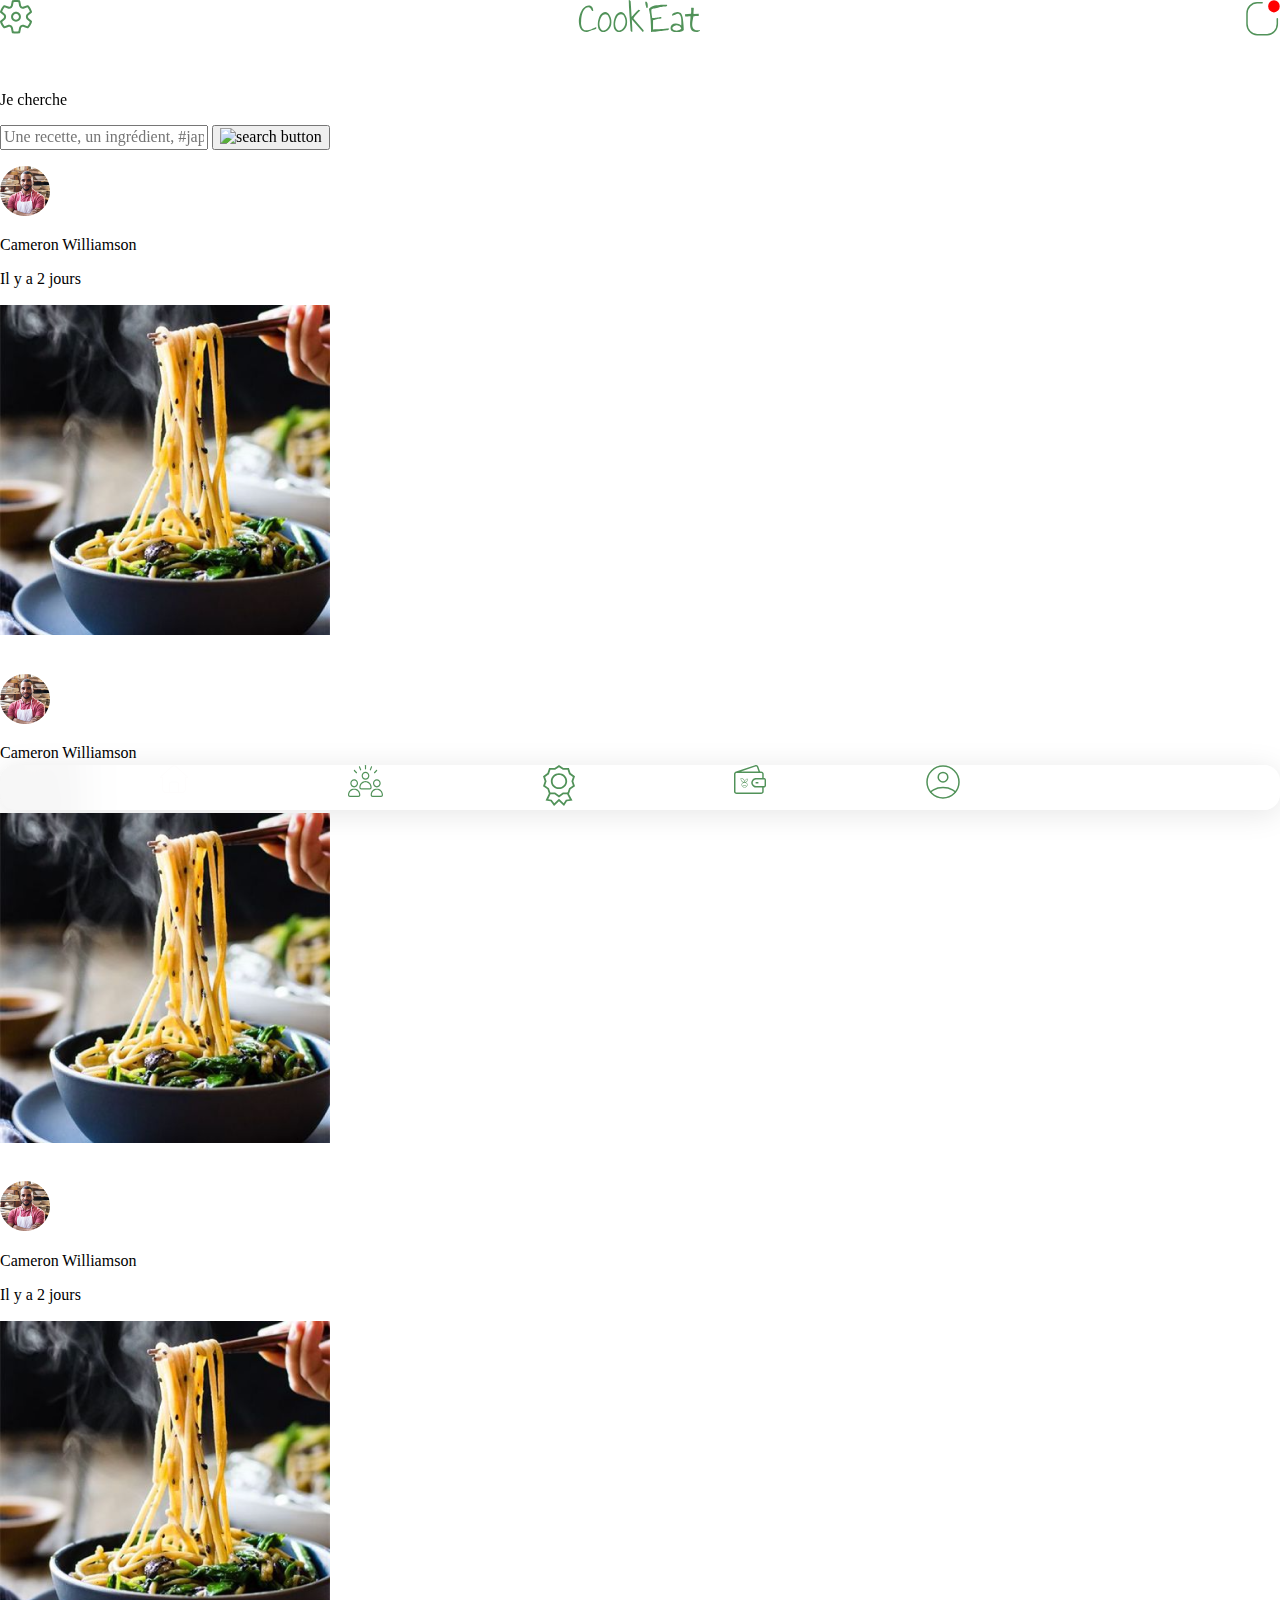
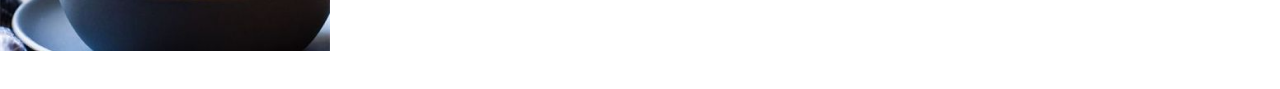
==== index.html @ 7e0ae4dd "Fix menu" ====
<!DOCTYPE html>
<html lang="en">
<head>
    <meta charset="UTF-8">
    <meta http-equiv="X-UA-Compatible" content="IE=edge">
    <meta name="viewport" content="width=device-width, initial-scale=1.0">
    <title>Homepage Cook'Eat</title>
    <link rel="stylesheet" href="normalize.css">
    <link rel="stylesheet" href="style.css">
</head>
<body>
    <header>
        <div class="header-top-container">
                <div class="button-settings">
                    <svg class="svg-settings" width="32" height="34" viewBox="0 0 32 34" fill="#519259" xmlns="http://www.w3.org/2000/svg">
                        <path d="M0.0474682 11.6035C0.775524 9.35383 1.97181 7.28385 3.55759 5.52984C3.68872 5.38493 3.85996 5.28225 4.04955 5.23485C4.23915 5.18745 4.43856 5.19747 4.62246 5.26363L8.40471 6.6164C8.67397 6.71255 8.96092 6.749 9.24566 6.72322C9.53041 6.69744 9.80614 6.61006 10.0538 6.46711C10.3014 6.32417 10.5149 6.1291 10.6797 5.89541C10.8444 5.66172 10.9563 5.39501 11.0077 5.11375L11.7295 1.15797C11.7643 0.9654 11.8557 0.787563 11.992 0.647095C12.1282 0.506626 12.3032 0.40988 12.4946 0.369174C14.8055 -0.123058 17.1941 -0.123058 19.505 0.369174C19.696 0.410228 19.8706 0.507127 20.0065 0.647569C20.1423 0.788011 20.2334 0.965661 20.2681 1.15797L20.9919 5.11375C21.0432 5.39501 21.1552 5.66172 21.3199 5.89541C21.4846 6.1291 21.6982 6.32417 21.9458 6.46711C22.1934 6.61006 22.4692 6.69744 22.7539 6.72322C23.0387 6.749 23.3256 6.71255 23.5949 6.6164L27.3771 5.26363C27.5612 5.1977 27.7607 5.188 27.9503 5.23576C28.14 5.28351 28.3111 5.38656 28.442 5.53181C30.0275 7.28524 31.2238 9.35454 31.9521 11.6035C32.0122 11.7893 32.0158 11.9887 31.9625 12.1766C31.9091 12.3644 31.8012 12.5321 31.6524 12.6585L28.5859 15.2616C28.3681 15.4467 28.1931 15.6769 28.0731 15.9364C27.9531 16.1959 27.891 16.4783 27.891 16.7642C27.891 17.0501 27.9531 17.3325 28.0731 17.592C28.1931 17.8515 28.3681 18.0817 28.5859 18.2669L31.6524 20.8699C31.8012 20.9963 31.9091 21.164 31.9625 21.3518C32.0158 21.5397 32.0122 21.7391 31.9521 21.9249C31.2241 24.1746 30.0278 26.2446 28.442 27.9986C28.3109 28.1435 28.1396 28.2462 27.95 28.2936C27.7604 28.341 27.561 28.3309 27.3771 28.2648L23.5949 26.912C23.3256 26.8159 23.0387 26.7794 22.7539 26.8052C22.4692 26.831 22.1934 26.9184 21.9458 27.0613C21.6982 27.2042 21.4846 27.3993 21.3199 27.633C21.1552 27.8667 21.0432 28.1334 20.9919 28.4147L20.2681 32.3724C20.2331 32.5644 20.1418 32.7416 20.006 32.8816C19.8701 33.0217 19.6958 33.1183 19.505 33.1592C17.1941 33.6516 14.8055 33.6516 12.4946 33.1592C12.3032 33.1185 12.1282 33.0218 11.992 32.8813C11.8557 32.7408 11.7643 32.563 11.7295 32.3704L11.0097 28.4147C10.9583 28.1334 10.8464 27.8667 10.6816 27.633C10.5169 27.3993 10.3033 27.2042 10.0557 27.0613C9.80812 26.9184 9.53238 26.831 9.24763 26.8052C8.96289 26.7794 8.67594 26.8159 8.40668 26.912L4.62246 28.2648C4.43837 28.3307 4.23884 28.3404 4.04923 28.2927C3.85962 28.2449 3.68849 28.1418 3.55759 27.9966C1.97201 26.2432 0.775722 24.1739 0.0474682 21.9249C-0.0124193 21.7389 -0.0157133 21.5394 0.038004 21.3515C0.0917212 21.1637 0.200028 20.996 0.349181 20.8699L3.41364 18.2669C3.63147 18.0817 3.80645 17.8515 3.92645 17.592C4.04645 17.3325 4.10861 17.0501 4.10861 16.7642C4.10861 16.4783 4.04645 16.1959 3.92645 15.9364C3.80645 15.6769 3.63147 15.4467 3.41364 15.2616L0.349181 12.6585C0.200028 12.5324 0.0917212 12.3647 0.038004 12.1769C-0.0157133 11.9891 -0.0124193 11.7895 0.0474682 11.6035ZM2.13974 11.5917L4.69148 13.7569C5.12782 14.1272 5.47837 14.5879 5.71879 15.1072C5.95921 15.6265 6.08374 16.1919 6.08374 16.7642C6.08374 17.3365 5.95921 17.9019 5.71879 18.4212C5.47837 18.9405 5.12782 19.4012 4.69148 19.7715L2.13777 21.9367C2.71358 23.4788 3.54576 24.9144 4.59288 26.1804L7.74016 25.0564C8.27881 24.8641 8.85285 24.7912 9.42245 24.8429C9.99206 24.8946 10.5436 25.0695 11.0389 25.3556C11.5341 25.6417 11.9612 26.0321 12.2906 26.4997C12.6199 26.9673 12.8436 27.501 12.9462 28.0636L13.5476 31.3529C15.1699 31.6233 16.8257 31.6233 18.448 31.3529L19.0495 28.0597C19.1516 27.4969 19.3751 26.963 19.7044 26.4953C20.0337 26.0275 20.4609 25.6371 20.9563 25.3511C21.4517 25.0651 22.0035 24.8904 22.5732 24.8392C23.1429 24.788 23.717 24.8614 24.2555 25.0544L27.4047 26.1804C28.4537 24.9124 29.2835 23.4781 29.8598 21.9367L27.3081 19.7715C26.8712 19.4016 26.5201 18.941 26.2792 18.4216C26.0384 17.9023 25.9137 17.3367 25.9137 16.7642C25.9137 16.1917 26.0384 15.6261 26.2792 15.1068C26.5201 14.5874 26.8712 14.1268 27.3081 13.7569L29.8598 11.5917C29.2836 10.0503 28.4538 8.61594 27.4047 7.34801L24.2574 8.47203C23.7189 8.66433 23.145 8.73723 22.5755 8.68567C22.0061 8.63412 21.4546 8.45934 20.9594 8.17346C20.4641 7.88758 20.037 7.49743 19.7075 7.03005C19.3781 6.56267 19.1542 6.02924 19.0514 5.46674L18.448 2.17551C16.8257 1.90503 15.1699 1.90503 13.5476 2.17551L12.9482 5.46674C12.8457 6.02966 12.6219 6.56353 12.2924 7.03133C11.963 7.49912 11.5357 7.88962 11.0402 8.17574C10.5447 8.46185 9.99285 8.63673 9.42301 8.68824C8.85316 8.73974 8.27892 8.66664 7.74016 8.47401L4.59288 7.34801C3.54384 8.61594 2.71404 10.0503 2.13777 11.5917H2.13974ZM11.0708 16.7642C11.0708 15.4567 11.5902 14.2027 12.5148 13.2782C13.4393 12.3537 14.6933 11.8343 16.0008 11.8343C17.3083 11.8343 18.5622 12.3537 19.4868 13.2782C20.4113 14.2027 20.9307 15.4567 20.9307 16.7642C20.9307 18.0717 20.4113 19.3257 19.4868 20.2502C18.5622 21.1747 17.3083 21.6941 16.0008 21.6941C14.6933 21.6941 13.4393 21.1747 12.5148 20.2502C11.5902 19.3257 11.0708 18.0717 11.0708 16.7642ZM13.0428 16.7642C13.0428 17.5487 13.3544 18.3011 13.9092 18.8558C14.4639 19.4105 15.2163 19.7222 16.0008 19.7222C16.7853 19.7222 17.5376 19.4105 18.0924 18.8558C18.6471 18.3011 18.9587 17.5487 18.9587 16.7642C18.9587 15.9797 18.6471 15.2273 18.0924 14.6726C17.5376 14.1179 16.7853 13.8062 16.0008 13.8062C15.2163 13.8062 14.4639 14.1179 13.9092 14.6726C13.3544 15.2273 13.0428 15.9797 13.0428 16.7642Z"/>
                    </svg>                       
                </div>
                <svg class="svg-logo" width="123" height="33" viewBox="0 0 123 33" fill="#519259" xmlns="http://www.w3.org/2000/svg">
                    <path d="M0.824688 20.8711C0.824688 19.9831 0.910625 18.9948 1.0825 17.9062C1.28302 16.7891 1.56948 15.6719 1.94188 14.5547C2.31427 13.4089 2.7726 12.306 3.31688 11.2461C3.88979 10.1576 4.53432 9.19792 5.25047 8.36719C5.99526 7.50781 6.82599 6.82031 7.74266 6.30469C8.68797 5.78906 9.71922 5.53125 10.8364 5.53125C11.6385 5.53125 12.3117 5.6888 12.8559 6.00391C13.4289 6.31901 13.8872 6.73438 14.2309 7.25C14.5747 7.76562 14.8182 8.35286 14.9614 9.01172C15.1333 9.64193 15.2192 10.2865 15.2192 10.9453C14.589 10.9453 14.1164 10.7591 13.8013 10.3867C13.4861 9.98568 13.1854 9.55599 12.8989 9.09766C12.6411 8.61068 12.326 8.18099 11.9536 7.80859C11.6098 7.40755 11.0799 7.20703 10.3638 7.20703C9.41844 7.20703 8.57339 7.46484 7.82859 7.98047C7.11245 8.49609 6.48224 9.16927 5.93797 10C5.3937 10.8021 4.93537 11.7188 4.56297 12.75C4.21922 13.7812 3.93276 14.8125 3.70359 15.8438C3.50307 16.875 3.35984 17.8776 3.27391 18.8516C3.18797 19.7969 3.145 20.599 3.145 21.2578C3.03042 22.2318 3.01609 23.2487 3.10203 24.3086C3.21662 25.3398 3.4601 26.2995 3.8325 27.1875C4.2049 28.0469 4.74917 28.7773 5.46531 29.3789C6.18146 29.9518 7.12677 30.2812 8.30125 30.3672C9.04604 30.3672 9.87677 30.2526 10.7934 30.0234C11.7101 29.7656 12.6124 29.4792 13.5005 29.1641C14.4171 28.8203 15.2908 28.4622 16.1216 28.0898C16.9523 27.6888 17.6541 27.3451 18.227 27.0586V28.7344C18.1984 28.7344 18.0122 28.806 17.6684 28.9492C17.3533 29.0638 16.9236 29.2214 16.3794 29.4219C15.8638 29.6224 15.2622 29.8372 14.5747 30.0664C13.9158 30.2956 13.257 30.5391 12.5981 30.7969C11.9393 31.026 11.2947 31.2552 10.6645 31.4844C10.063 31.6849 9.54734 31.8568 9.11766 32C9.08901 32 9.03172 32 8.94578 32C8.85984 32.0286 8.78823 32.043 8.73094 32.043C7.15542 32.043 5.85203 31.7135 4.82078 31.0547C3.81818 30.3672 3.01609 29.4935 2.41453 28.4336C1.81297 27.3451 1.3976 26.1419 1.16844 24.8242C0.939271 23.4779 0.824688 22.1602 0.824688 20.8711ZM19.8117 24.1367C19.8117 23.4779 19.869 22.7188 19.9836 21.8594C20.0982 20.9714 20.2844 20.0833 20.5422 19.1953C20.8 18.3073 21.1151 17.4336 21.4875 16.5742C21.8885 15.7148 22.3612 14.9557 22.9055 14.2969C23.4497 13.6094 24.0799 13.0651 24.7961 12.6641C25.5122 12.2344 26.3143 12.0195 27.2023 12.0195C28.119 12.0195 28.9641 12.3346 29.7375 12.9648C30.5396 13.5951 31.2128 14.4115 31.757 15.4141C32.3299 16.4167 32.7596 17.5339 33.0461 18.7656C33.3326 19.9974 33.4471 21.2005 33.3898 22.375C33.3898 24.0938 33.0604 25.6263 32.4016 26.9727C31.7427 28.319 30.8977 29.4076 29.8664 30.2383C28.8638 31.069 27.7753 31.6276 26.6008 31.9141C25.4549 32.2005 24.3664 32.1289 23.3352 31.6992C22.3326 31.2409 21.4875 30.3958 20.8 29.1641C20.1411 27.9323 19.8117 26.2565 19.8117 24.1367ZM21.4016 24.3086C21.4875 26.056 21.7883 27.4023 22.3039 28.3477C22.8195 29.293 23.4354 29.9232 24.1516 30.2383C24.8964 30.5247 25.6984 30.5247 26.5578 30.2383C27.4172 29.9518 28.2193 29.4505 28.9641 28.7344C29.7089 27.9896 30.3391 27.0729 30.8547 25.9844C31.399 24.8672 31.6997 23.6211 31.757 22.2461C31.8143 21.2148 31.7284 20.2122 31.4992 19.2383C31.2987 18.2643 30.9979 17.4049 30.5969 16.6602C30.2245 15.8867 29.7518 15.2852 29.1789 14.8555C28.6346 14.3971 28.0044 14.168 27.2883 14.168C26.6008 14.168 25.9849 14.3398 25.4406 14.6836C24.8964 15.0273 24.3951 15.5 23.9367 16.1016C23.507 16.6745 23.1346 17.3333 22.8195 18.0781C22.5044 18.8229 22.2323 19.5677 22.0031 20.3125C21.8026 21.0573 21.6451 21.7878 21.5305 22.5039C21.4445 23.1914 21.4016 23.793 21.4016 24.3086ZM35.5331 24.1367C35.5331 23.4779 35.5904 22.7188 35.705 21.8594C35.8196 20.9714 36.0058 20.0833 36.2636 19.1953C36.5214 18.3073 36.8365 17.4336 37.2089 16.5742C37.6099 15.7148 38.0826 14.9557 38.6269 14.2969C39.1711 13.6094 39.8014 13.0651 40.5175 12.6641C41.2336 12.2344 42.0357 12.0195 42.9238 12.0195C43.8404 12.0195 44.6855 12.3346 45.4589 12.9648C46.261 13.5951 46.9342 14.4115 47.4784 15.4141C48.0514 16.4167 48.481 17.5339 48.7675 18.7656C49.054 19.9974 49.1685 21.2005 49.1113 22.375C49.1113 24.0938 48.7818 25.6263 48.123 26.9727C47.4641 28.319 46.6191 29.4076 45.5878 30.2383C44.5852 31.069 43.4967 31.6276 42.3222 31.9141C41.1764 32.2005 40.0878 32.1289 39.0566 31.6992C38.054 31.2409 37.2089 30.3958 36.5214 29.1641C35.8626 27.9323 35.5331 26.2565 35.5331 24.1367ZM37.123 24.3086C37.2089 26.056 37.5097 27.4023 38.0253 28.3477C38.5409 29.293 39.1568 29.9232 39.873 30.2383C40.6178 30.5247 41.4198 30.5247 42.2792 30.2383C43.1386 29.9518 43.9407 29.4505 44.6855 28.7344C45.4303 27.9896 46.0605 27.0729 46.5761 25.9844C47.1204 24.8672 47.4211 23.6211 47.4784 22.2461C47.5357 21.2148 47.4498 20.2122 47.2206 19.2383C47.0201 18.2643 46.7193 17.4049 46.3183 16.6602C45.9459 15.8867 45.4732 15.2852 44.9003 14.8555C44.356 14.3971 43.7258 14.168 43.0097 14.168C42.3222 14.168 41.7063 14.3398 41.162 14.6836C40.6178 15.0273 40.1165 15.5 39.6581 16.1016C39.2284 16.6745 38.856 17.3333 38.5409 18.0781C38.2258 18.8229 37.9537 19.5677 37.7245 20.3125C37.524 21.0573 37.3665 21.7878 37.2519 22.5039C37.1659 23.1914 37.123 23.793 37.123 24.3086ZM52.6295 30.8398C52.6009 30.2383 52.5293 29.3216 52.4147 28.0898C52.3288 26.8294 52.2285 25.4258 52.1139 23.8789C51.9993 22.3034 51.8847 20.6419 51.7702 18.8945C51.6556 17.1471 51.541 15.5 51.4264 13.9531C51.3405 12.3776 51.2545 10.974 51.1686 9.74219C51.0827 8.48177 51.0254 7.55078 50.9967 6.94922C50.9681 6.69141 50.9394 6.2474 50.9108 5.61719C50.9108 4.95833 50.8965 4.27083 50.8678 3.55469C50.8392 2.8099 50.8105 2.1224 50.7819 1.49219C50.7819 0.833333 50.7819 0.375 50.7819 0.117188C51.1829 0.117188 51.541 0.203125 51.8561 0.375C52.1712 0.518229 52.429 0.776042 52.6295 1.14844C52.6868 1.75 52.7441 2.60938 52.8014 3.72656C52.8873 4.8151 52.9733 6.07552 53.0592 7.50781C53.1452 8.9401 53.2311 10.4727 53.317 12.1055C53.4316 13.7383 53.5319 15.3568 53.6178 16.9609C53.7038 16.8177 53.7897 16.6888 53.8756 16.5742C53.9616 16.4596 54.0189 16.388 54.0475 16.3594C54.3626 16.0156 54.735 15.6146 55.1647 15.1562C55.5944 14.6979 56.0384 14.2253 56.4967 13.7383C56.9837 13.2513 57.4564 12.7786 57.9147 12.3203C58.4017 11.8333 58.8314 11.4036 59.2038 11.0312C59.6048 10.6302 59.9342 10.3151 60.192 10.0859C60.4498 9.85677 60.6074 9.74219 60.6647 9.74219L62.2975 10.5586C61.8105 10.9883 61.2519 11.4896 60.6217 12.0625C59.9915 12.6354 59.3756 13.2513 58.7741 13.9102C58.1725 14.5404 57.5853 15.2135 57.0123 15.9297C56.4681 16.6172 56.0241 17.3047 55.6803 17.9922C55.6803 18.0208 55.666 18.0924 55.6373 18.207C55.6373 18.293 55.6373 18.3646 55.6373 18.4219C55.6373 18.4505 55.6373 18.5221 55.6373 18.6367C55.666 18.7227 55.6803 18.7799 55.6803 18.8086L65.6061 30.3672C65.6061 30.3958 65.6061 30.4531 65.6061 30.5391C65.6347 30.625 65.6491 30.6966 65.6491 30.7539C65.6491 31.2982 65.3626 31.7135 64.7897 32L54.0475 19.625C54.0189 19.5964 53.9759 19.5534 53.9186 19.4961C53.8899 19.4102 53.847 19.3242 53.7897 19.2383L54.2623 27.5742C54.2623 27.7174 54.2623 27.9896 54.2623 28.3906C54.291 28.7917 54.3053 29.2357 54.3053 29.7227C54.334 30.181 54.3483 30.625 54.3483 31.0547C54.3769 31.4557 54.3913 31.7279 54.3913 31.8711C54.0189 31.8711 53.6751 31.7995 53.36 31.6562C53.0449 31.4844 52.8014 31.2122 52.6295 30.8398ZM67.2337 2.30859C67.2337 2.16536 67.3483 1.99349 67.5775 1.79297C67.8067 1.59245 67.9785 1.49219 68.0931 1.49219C68.8093 1.95052 69.2676 2.56641 69.4681 3.33984C69.6686 4.08464 69.7689 4.85807 69.7689 5.66016C69.7689 5.83203 69.7689 6.04688 69.7689 6.30469C69.7976 6.53385 69.7976 6.77734 69.7689 7.03516C69.7403 7.26432 69.6543 7.47917 69.5111 7.67969C69.3965 7.88021 69.196 8.02344 68.9095 8.10938C68.6804 8.02344 68.4655 7.70833 68.265 7.16406C68.0645 6.61979 67.8783 6.01823 67.7064 5.35938C67.5632 4.70052 67.4486 4.07031 67.3627 3.46875C67.2767 2.86719 67.2337 2.48047 67.2337 2.30859ZM70.9239 8.88281C71.3822 8.22396 71.9838 7.66536 72.7286 7.20703C73.502 6.72005 74.3471 6.31901 75.2637 6.00391C76.2091 5.6888 77.2117 5.44531 78.2716 5.27344C79.3601 5.10156 80.42 4.97266 81.4512 4.88672C82.4825 4.80078 83.4851 4.74349 84.4591 4.71484C85.433 4.6862 86.2924 4.67188 87.0372 4.67188C87.0945 4.67188 87.2234 4.6862 87.4239 4.71484C87.6244 4.71484 87.8393 4.72917 88.0684 4.75781C88.2976 4.75781 88.4981 4.75781 88.67 4.75781C88.8705 4.75781 89.0137 4.75781 89.0997 4.75781C89.2143 5.38802 89.1427 5.83203 88.8848 6.08984C88.6557 6.31901 88.3406 6.46224 87.9395 6.51953C87.5671 6.54818 87.1661 6.53385 86.7364 6.47656C86.3067 6.39062 85.9916 6.3763 85.7911 6.43359C85.5046 6.46224 85.0463 6.54818 84.4161 6.69141C83.8145 6.80599 83.1414 6.94922 82.3966 7.12109C81.6518 7.26432 80.8497 7.4362 79.9903 7.63672C79.1596 7.80859 78.3575 7.98047 77.5841 8.15234C76.8393 8.29557 76.1661 8.4388 75.5645 8.58203C74.963 8.72526 74.519 8.82552 74.2325 8.88281C73.7742 9.05469 73.5164 9.26953 73.4591 9.52734C73.4018 9.78516 73.3731 10.0859 73.3731 10.4297C73.3731 11.0312 73.4018 11.7044 73.4591 12.4492C73.545 13.194 73.6309 13.9388 73.7169 14.6836C73.8315 15.3997 73.9317 16.0586 74.0177 16.6602C74.1322 17.2617 74.2039 17.7057 74.2325 17.9922C74.3471 18.0208 74.5619 18.0352 74.877 18.0352C75.1921 18.0352 75.407 18.0352 75.5216 18.0352C76.1804 18.0352 76.8249 17.9779 77.4552 17.8633C78.0854 17.7487 78.7156 17.6198 79.3458 17.4766C79.976 17.3333 80.6205 17.2188 81.2794 17.1328C81.9382 17.0182 82.6114 16.9609 83.2989 16.9609V18.5508C83.0124 18.5508 82.6114 18.5794 82.0958 18.6367C81.5802 18.6654 81.0072 18.737 80.377 18.8516C79.7755 18.9661 79.1596 19.0951 78.5294 19.2383C77.8992 19.3529 77.3262 19.4818 76.8106 19.625C76.295 19.7682 75.8653 19.9115 75.5216 20.0547C75.2065 20.1979 75.0489 20.3411 75.0489 20.4844V29.4219C76.3953 29.4219 77.7273 29.3789 79.045 29.293C80.3914 29.207 81.7377 29.1211 83.0841 29.0352C84.4304 28.9206 85.7768 28.8203 87.1231 28.7344C88.4695 28.6484 89.8158 28.6055 91.1622 28.6055C91.1622 28.9492 91.0476 29.2357 90.8184 29.4648C90.5893 29.6654 90.3171 29.8372 90.002 29.9805C89.7156 30.0951 89.4005 30.181 89.0567 30.2383C88.713 30.2956 88.4552 30.3385 88.2833 30.3672C88.1687 30.3958 87.8106 30.4388 87.2091 30.4961C86.6075 30.5534 85.8627 30.6393 84.9747 30.7539C84.0867 30.8685 83.0984 30.9831 82.0098 31.0977C80.9213 31.2122 79.8471 31.3268 78.7872 31.4414C77.7273 31.556 76.7247 31.6706 75.7794 31.7852C74.8341 31.8711 74.0463 31.9427 73.4161 32C73.3302 32.0286 73.2012 32.043 73.0294 32.043C73.0294 28.2044 72.9005 24.3372 72.6427 20.4414C72.4135 16.5169 71.8406 12.6641 70.9239 8.88281ZM92.575 28.3047C92.575 26.6719 93.019 25.4831 93.907 24.7383C94.8237 23.9935 96.0125 23.6211 97.4734 23.6211C98.0464 23.6211 98.5763 23.6354 99.0633 23.6641C99.5789 23.6927 100.066 23.7643 100.524 23.8789C100.983 23.9935 101.427 24.1654 101.856 24.3945C102.315 24.6237 102.787 24.9531 103.274 25.3828C103.274 25.2969 103.274 25.125 103.274 24.8672C103.303 24.5807 103.317 24.2799 103.317 23.9648C103.317 23.6497 103.317 23.3633 103.317 23.1055C103.317 22.819 103.317 22.6185 103.317 22.5039C103.289 21.9883 103.274 21.3294 103.274 20.5273C103.274 19.6966 103.203 18.8516 103.059 17.9922C102.945 17.1328 102.687 16.3164 102.286 15.543C101.914 14.7695 101.298 14.1823 100.438 13.7812C99.8367 13.7812 99.2781 13.8815 98.7625 14.082C98.2469 14.2826 97.7312 14.4974 97.2156 14.7266C96.7 14.9557 96.1844 15.1706 95.6687 15.3711C95.1531 15.543 94.5945 15.6289 93.993 15.6289C93.993 14.9128 94.2078 14.3255 94.6375 13.8672C95.0958 13.3802 95.6401 13.0078 96.2703 12.75C96.9005 12.4922 97.5594 12.3203 98.2469 12.2344C98.9344 12.1484 99.5359 12.1055 100.052 12.1055C100.567 12.1914 101.04 12.2917 101.47 12.4062C101.928 12.5208 102.343 12.75 102.716 13.0938C103.117 13.4375 103.475 13.9674 103.79 14.6836C104.134 15.3711 104.42 16.3451 104.649 17.6055C104.907 18.8659 105.122 20.4701 105.294 22.418C105.494 24.3372 105.652 26.7005 105.766 29.5078C105.824 29.8802 105.695 30.2096 105.38 30.4961C105.093 30.7539 104.692 30.9831 104.177 31.1836C103.661 31.3555 103.074 31.513 102.415 31.6562C101.785 31.7708 101.14 31.8568 100.481 31.9141C99.8224 31.9714 99.1922 32.0143 98.5906 32.043C97.9891 32.0716 97.4878 32.0859 97.0867 32.0859C96.5711 32.0859 96.0411 32 95.4969 31.8281C94.9812 31.6562 94.4943 31.4128 94.0359 31.0977C93.6062 30.7539 93.2482 30.3529 92.9617 29.8945C92.7039 29.4076 92.575 28.8776 92.575 28.3047ZM98.1609 25.2969C96.7286 25.6979 95.726 26.1849 95.1531 26.7578C94.5802 27.3021 94.3224 27.832 94.3797 28.3477C94.4656 28.8633 94.8094 29.3359 95.4109 29.7656C96.0125 30.1667 96.743 30.4388 97.6023 30.582C98.4617 30.6966 99.3927 30.625 100.395 30.3672C101.398 30.0807 102.358 29.5365 103.274 28.7344C102.93 27.9036 102.587 27.2734 102.243 26.8438C101.899 26.3854 101.527 26.0417 101.126 25.8125C100.725 25.5833 100.281 25.4401 99.7937 25.3828C99.3068 25.3255 98.7625 25.2969 98.1609 25.2969ZM112.507 16.4023C112.25 16.3164 111.891 16.2878 111.433 16.3164C111.003 16.3164 110.531 16.3451 110.015 16.4023C109.528 16.431 109.056 16.474 108.597 16.5312C108.139 16.5885 107.752 16.6172 107.437 16.6172C107.294 16.6172 107.194 16.4167 107.136 16.0156C107.108 15.5859 107.05 15.013 106.964 14.2969L113.023 13.8672C113.109 12.8646 113.166 12.1484 113.195 11.7188C113.223 11.2891 113.223 10.931 113.195 10.6445C113.195 10.3294 113.181 9.98568 113.152 9.61328C113.152 9.21224 113.152 8.59635 113.152 7.76562C113.897 7.65104 114.455 7.6224 114.828 7.67969C115.229 7.70833 115.501 7.80859 115.644 7.98047C115.787 8.15234 115.845 8.41016 115.816 8.75391C115.816 9.06901 115.773 9.47005 115.687 9.95703C115.63 10.444 115.572 11.0312 115.515 11.7188C115.487 12.4062 115.515 13.1797 115.601 14.0391L120.757 13.8672V15.9727C120.528 15.9727 120.17 15.987 119.683 16.0156C119.196 16.0443 118.666 16.0729 118.093 16.1016C117.549 16.1302 117.033 16.1589 116.546 16.1875C116.088 16.2161 115.744 16.2734 115.515 16.3594C115.286 17.3906 115.042 18.4935 114.785 19.668C114.527 20.8424 114.355 22.0026 114.269 23.1484C114.183 24.2943 114.212 25.3685 114.355 26.3711C114.498 27.3451 114.856 28.1615 115.429 28.8203C116.002 29.4505 116.819 29.8945 117.878 30.1523C118.938 30.3815 120.342 30.2956 122.089 29.8945C122.032 30.3242 121.86 30.6823 121.574 30.9688C121.316 31.2266 121.001 31.4414 120.628 31.6133C120.285 31.7565 119.912 31.8711 119.511 31.957C119.11 32.0143 118.752 32.043 118.437 32.043C116.976 32.043 115.816 31.7852 114.957 31.2695C114.097 30.7253 113.453 30.0234 113.023 29.1641C112.593 28.3047 112.321 27.3307 112.207 26.2422C112.092 25.125 112.049 23.9935 112.078 22.8477C112.135 21.7018 112.221 20.5703 112.335 19.4531C112.45 18.3359 112.507 17.319 112.507 16.4023Z"/>
                </svg>                    
                <div class="button-notifications">
                    <svg class="svg-notif" width="34" height="36" viewBox="0 0 34 36" fill="none" xmlns="http://www.w3.org/2000/svg">
                        <path d="M27.9471 11.6371C29.2872 11.6371 30.5723 11.0767 31.5198 10.0793C32.4674 9.08188 32.9997 7.72909 32.9997 6.31853C32.9997 4.90797 32.4674 3.55518 31.5198 2.55776C30.5723 1.56034 29.2872 1 27.9471 1C26.6071 1 25.3219 1.56034 24.3744 2.55776C23.4269 3.55518 22.8945 4.90797 22.8945 6.31853C22.8945 7.72909 23.4269 9.08188 24.3744 10.0793C25.3219 11.0767 26.6071 11.6371 27.9471 11.6371Z" fill="#FF0000" stroke="#FF0000" stroke-width="1.5" stroke-linecap="round" stroke-linejoin="round"/>
                        <path d="M31.3156 18.7286V24.0472C31.3156 26.8683 30.2509 29.5739 28.3558 31.5687C26.4607 33.5636 23.8904 34.6843 21.2104 34.6843H11.1052C8.42513 34.6843 5.85483 33.5636 3.95974 31.5687C2.06465 29.5739 1 26.8683 1 24.0472V13.4101C1 10.5889 2.06465 7.88333 3.95974 5.88849C5.85483 3.89364 8.42513 2.77295 11.1052 2.77295H16.1578" stroke="#519259" stroke-width="1.5" stroke-linecap="round" stroke-linejoin="round"/>
                        </svg>                        
                    <ul class="container-notifications">
                        <li></li>
                        <li></li>
                        <li></li>
                        <li></li>
                        <li></li>
                    </ul>
                </div>
                <nav class="menu">
                    <div class="button-home">
                        <svg class="svg-home" width="28" height="28" viewBox="0 0 28 28" fill="#FEFDFD" xmlns="http://www.w3.org/2000/svg">
                            <path d="M27.4779 11.2199L16.2243 1.00714C15.5946 0.443635 14.8025 0.133301 13.9953 0.133301C13.1871 0.133301 12.398 0.444117 11.7736 1.00902L0.505757 11.2229C0.170155 11.5333 0.0452619 12.0308 0.19876 12.5238C0.37083 12.9746 0.767916 13.2658 1.21028 13.2658H2.14195V24.1431C2.14195 26.1963 3.6942 27.8666 5.60236 27.8666H22.3841C24.2923 27.8666 25.8445 26.1963 25.8445 24.1431L25.8443 13.2658H26.7892C27.2401 13.2658 27.6453 12.958 27.7911 12.5147C27.9634 12.0396 27.8366 11.5282 27.4779 11.2199ZM18.0295 26.8377H9.95783V18.7609C9.95783 18.0833 10.4962 17.5105 11.1337 17.5105H16.8674C17.5083 17.5105 18.0294 18.0715 18.0294 18.7609L18.0295 26.8377ZM26.8953 12.1561C26.8825 12.1947 26.8479 12.2363 26.7897 12.2363H25.3666C25.102 12.2363 24.8883 12.4669 24.8883 12.7509V24.1427C24.8883 25.6283 23.7649 26.8371 22.3844 26.8371H18.9856L18.9858 18.7609C18.9858 17.5038 18.0356 16.4813 16.8673 16.4813H11.1337C9.95779 16.4813 9.00136 17.5038 9.00136 18.7609V26.8377H5.60326C4.22218 26.8377 3.09928 25.6289 3.09928 24.1433V12.7514C3.09928 12.4675 2.88557 12.2369 2.62106 12.2369H1.21074C1.14627 12.2369 1.10272 12.1833 1.09546 12.1659C1.07539 12.1016 1.08734 12.0423 1.12556 12.0069L12.3901 1.79654C12.8416 1.38787 13.412 1.16252 13.9955 1.16252C14.5805 1.16252 15.1548 1.38788 15.6104 1.79589L26.8716 12.0151C26.8985 12.0385 26.9256 12.0739 26.8959 12.1568L26.8953 12.1561Z"/>
                            </svg>
                            
                    </div>
                    <div class="button-community">
                        <svg class="svg-community" width="35" height="32" viewBox="0 0 35 32" fill="#519259" xmlns="http://www.w3.org/2000/svg">
                            <path d="M6.16425 22.4006C8.29613 22.4006 10.0306 20.5752 10.0306 18.3316C10.0306 16.0883 8.29613 14.2632 6.16425 14.2632C4.03237 14.2632 2.29785 16.0886 2.29785 18.3316C2.29785 20.5755 4.03237 22.4006 6.16425 22.4006ZM6.16425 15.4908C7.653 15.4908 8.86391 16.7652 8.86391 18.3316C8.86391 19.8983 7.65293 21.1727 6.16425 21.1727C4.67556 21.1727 3.46459 19.8983 3.46459 18.3316C3.46459 16.7651 4.67556 15.4908 6.16425 15.4908Z" fill="#519259"/>
                            <path d="M6.16436 23.5166C2.76537 23.5166 0 26.4271 0 30.004C0 31.1045 0.850979 32 1.89668 32H10.4322C11.4779 32 12.3284 31.1045 12.3284 30.004C12.3284 26.4272 9.56306 23.5166 6.16401 23.5166H6.16436ZM10.4325 30.7721H1.89703C1.49446 30.7721 1.16702 30.4276 1.16702 30.0039C1.16702 27.1039 3.40906 24.7444 6.16463 24.7444C8.92021 24.7444 11.1622 27.1039 11.1622 30.0039C11.1622 30.4275 10.8348 30.7721 10.4328 30.7721H10.4325Z" fill="#519259"/>
                            <path d="M17.5002 14.8093C19.632 14.8093 21.3665 12.9839 21.3665 10.7409C21.3665 8.49729 19.632 6.67188 17.5002 6.67188C15.3683 6.67188 13.6338 8.49729 13.6338 10.7409C13.6338 12.9842 15.3683 14.8093 17.5002 14.8093ZM17.5002 7.89946C18.9889 7.89946 20.1998 9.1739 20.1998 10.7406C20.1998 12.3068 18.9888 13.5814 17.5002 13.5814C16.0115 13.5814 14.8005 12.307 14.8005 10.7406C14.8005 9.17383 16.0115 7.89946 17.5002 7.89946Z" fill="#519259"/>
                            <path d="M23.6646 22.4139C23.6646 18.8368 20.8993 15.9263 17.5003 15.9263C14.1012 15.9263 11.3359 18.8365 11.3359 22.4139C11.3359 23.5145 12.1869 24.41 13.2321 24.41H21.7676C22.8139 24.4097 23.6643 23.5144 23.6643 22.4139H23.6646ZM21.7684 23.1822H13.2323C12.8297 23.1822 12.5028 22.8376 12.5028 22.4139C12.5028 19.514 14.7449 17.1539 17.5004 17.1539C20.256 17.1539 22.498 19.5137 22.498 22.4139C22.498 22.8376 22.1706 23.1822 21.7686 23.1822H21.7684Z" fill="#519259"/>
                            <path d="M28.8352 22.4006C30.9671 22.4006 32.7016 20.5752 32.7016 18.3316C32.7016 16.0883 30.9671 14.2632 28.8352 14.2632C26.7033 14.2632 24.9688 16.0886 24.9688 18.3316C24.9688 20.5755 26.7033 22.4006 28.8352 22.4006ZM28.8352 15.4908C30.3239 15.4908 31.5349 16.7652 31.5349 18.3316C31.5349 19.8983 30.3239 21.1727 28.8352 21.1727C27.3465 21.1727 26.1355 19.8983 26.1355 18.3316C26.1355 16.7651 27.3465 15.4908 28.8352 15.4908Z" fill="#519259"/>
                            <path d="M28.8362 23.5166C25.4372 23.5166 22.6719 26.4265 22.6719 30.004C22.6719 31.1045 23.5229 32 24.5681 32H33.1036C34.1493 32 35.0002 31.1045 35.0002 30.004C35.0002 26.4272 32.2349 23.5166 28.8359 23.5166H28.8362ZM33.1038 30.7721H24.5683C24.1658 30.7721 23.8389 30.4276 23.8389 30.0039C23.8389 27.1039 26.0809 24.7444 28.8365 24.7444C31.5921 24.7444 33.8341 27.1039 33.8341 30.0039C33.8341 30.4275 33.5067 30.7721 33.1041 30.7721H33.1038Z" fill="#519259"/>
                            <path d="M17.5002 4.40814C17.8225 4.40814 18.0835 4.13322 18.0835 3.79436V0.613781C18.0835 0.274917 17.8225 0 17.5002 0C17.178 0 16.917 0.274917 16.917 0.613781V3.79436C16.917 4.13294 17.178 4.40814 17.5002 4.40814Z" fill="#519259"/>
                            <path d="M26.4944 8.32903C26.6438 8.32903 26.793 8.26936 26.907 8.14947L29.044 5.90053C29.2718 5.66073 29.2718 5.27219 29.044 5.03239C28.8161 4.79259 28.4469 4.79259 28.219 5.03239L26.082 7.28133C25.8542 7.52113 25.8542 7.90966 26.082 8.14947C26.1957 8.26908 26.3449 8.32903 26.4944 8.32903H26.4944Z" fill="#519259"/>
                            <path d="M8.09285 8.14958C8.20678 8.26949 8.35625 8.32915 8.50545 8.32915C8.65492 8.32915 8.80412 8.26948 8.91806 8.14958C9.14592 7.90978 9.14592 7.52123 8.91806 7.28141L6.781 5.03239C6.55314 4.79259 6.18393 4.79259 5.95606 5.03239C5.72819 5.2722 5.72819 5.66075 5.95606 5.90056L8.09285 8.14958Z" fill="#519259"/>
                            <path d="M12.0927 5.04773C12.1857 5.28382 12.403 5.42685 12.6317 5.42685C12.706 5.42685 12.7817 5.412 12.8549 5.38031C13.1525 5.25071 13.2936 4.89157 13.1707 4.57808L12.014 1.63964C11.8909 1.32619 11.5493 1.17717 11.2517 1.30734C10.9541 1.43695 10.8131 1.79609 10.936 2.10957L12.0927 5.04773Z" fill="#519259"/>
                            <path d="M22.1444 5.38007C22.2177 5.41204 22.2931 5.4266 22.3677 5.4266C22.5963 5.4266 22.8136 5.28387 22.9067 5.04749L24.0633 2.10908C24.1865 1.79562 24.0454 1.43678 23.7476 1.30686C23.4492 1.17668 23.1087 1.3257 22.9853 1.63915L21.8286 4.57756C21.7055 4.89102 21.8471 5.24986 22.1444 5.38001L22.1444 5.38007Z" fill="#519259"/>
                        </svg> 
                    </div>
                    <div class="button-challenge">
                        <svg class="svg-challenge" width="32" height="41" viewBox="0 0 32 41" fill="#519259" xmlns="http://www.w3.org/2000/svg">
                            <path d="M32 21.2356L30.3282 16.2244L32 11.2098L27.5918 8.0997L25.8876 3.09718L20.4295 3.07253L15.9998 0L11.5701 3.07443L6.11196 3.09908L4.40775 8.0997L0 11.2074L1.67182 16.222L0 21.2332L4.40775 24.3444L5.86133 28.6071L2.56358 35.6113L7.58744 36.3406L11.0469 40.9382L15.9998 36.1586L21.0163 41L23.9741 36.3445L29.5086 35.6223L25.9891 29.0457L27.5899 24.3448L32 21.2356ZM22.8771 34.7162L20.6731 38.1866L15.9997 33.6805L11.2647 38.25L8.61024 34.7197L5.21231 34.2271L7.50708 29.3525L11.5717 29.3701L15.9997 32.4465L20.4293 29.3686L24.114 29.3545L26.7157 34.215L22.8771 34.7162ZM24.6993 27.223L23.936 27.6033L19.8406 27.6209L15.9998 30.2869L12.1606 27.6209L7.61292 27.6033L7.39675 27.507L5.95211 23.265L2.13119 20.5673L3.58113 16.222L2.13119 11.8753L5.95211 9.18113L7.42925 4.84297L12.1606 4.82185L15.9998 2.15978L19.839 4.82425L24.5704 4.84538L26.0476 9.18354L29.8685 11.8777L28.4185 16.2244L29.8685 20.5697L26.0476 23.2638L24.6993 27.223Z" fill="#519259"/>
                            <path d="M15.9986 8.3374C11.4907 8.3374 7.82227 11.8747 7.82227 16.225C7.82227 20.5718 11.4907 24.1127 15.9986 24.1127C20.5065 24.1127 24.1749 20.5718 24.1749 16.225C24.1749 11.8728 20.5065 8.3374 15.9986 8.3374ZM15.9986 22.3599C12.4921 22.3599 9.63922 19.6078 9.63922 16.225C9.63922 12.8423 12.4921 10.0902 15.9986 10.0902C19.5051 10.0902 22.3579 12.8423 22.3579 16.225C22.3579 19.6082 19.5051 22.3599 15.9986 22.3599Z" fill="#519259"/>
                        </svg>                            
                    </div>                    
                    <div class="button-wallet">
                        <svg class="svg-wallet" width="32" height="30" viewBox="0 0 32 30"  fill="#519259" xmlns="http://www.w3.org/2000/svg">
                            <path d="M27.0443 29.0497H2.67C1.97232 29.0533 1.30101 28.7849 0.798296 28.301C0.548583 28.0652 0.349337 27.7812 0.212109 27.4662C0.0752098 27.1516 0.00296413 26.8122 0 26.4689V8.96398C0.0039585 8.62064 0.0768616 8.28191 0.213755 7.96724C0.350983 7.65258 0.549571 7.36861 0.798296 7.1318C1.14533 6.79538 1.57812 6.56022 2.04948 6.45204L21.0047 0.137952C21.6516 -0.0780812 22.3562 -0.0391657 22.975 0.246129C23.2904 0.386307 23.5738 0.588814 23.809 0.8408C24.0445 1.09312 24.2266 1.38995 24.3447 1.71385L26.0392 6.38315H27.0246C27.7219 6.37953 28.3935 6.648 28.8963 7.13185C29.1437 7.36899 29.3409 7.6533 29.4762 7.96794C29.6114 8.2826 29.6824 8.62165 29.6847 8.96402V12.9044H29.783C30.066 12.8968 30.3477 12.9469 30.6106 13.0522C30.8798 13.1508 31.1249 13.3051 31.3298 13.5053C31.5445 13.7006 31.7154 13.939 31.8325 14.2046C31.9473 14.4651 32.0044 14.7474 31.9997 15.0321V20.3812C31.9984 20.6645 31.9404 20.9448 31.8285 21.2054C31.7167 21.4659 31.5541 21.7014 31.3496 21.898C30.9359 22.2931 30.3847 22.5121 29.8127 22.5088H29.6847V26.4489C29.6837 26.7932 29.6134 27.1339 29.4782 27.4502C29.3426 27.7668 29.145 28.0528 28.8963 28.2909C28.3985 28.7711 27.7358 29.0422 27.044 29.0495L27.0443 29.0497ZM2.35417 7.90061C2.15525 7.95338 1.97217 8.05496 1.82241 8.19613C1.71586 8.29442 1.63075 8.41315 1.57137 8.54541C1.51199 8.67734 1.48032 8.81982 1.47735 8.96461V26.4695C1.48032 26.6143 1.51199 26.7568 1.57137 26.8891C1.63075 27.021 1.71585 27.1397 1.82241 27.238C2.05035 27.4554 2.35417 27.5758 2.66951 27.5728H27.0438C27.3591 27.5758 27.6629 27.4554 27.8912 27.238C27.9961 27.1391 28.0799 27.0203 28.1376 26.8881C28.195 26.7562 28.2254 26.6137 28.226 26.4695V22.5292H22.2358C22.085 22.5391 21.9336 22.5391 21.7829 22.5292C21.0617 22.4704 20.3628 22.2554 19.7333 21.8989L19.4872 21.7511C18.6711 21.2323 18.0295 20.481 17.6449 19.5937C17.2619 18.7167 17.1619 17.7424 17.3589 16.806C17.5159 16.1065 17.824 15.4495 18.2615 14.8812C18.6989 14.3129 19.2551 13.8469 19.8911 13.5157C20.3608 13.2713 20.8662 13.1018 21.3887 13.0134C21.6704 12.955 21.9584 12.9319 22.2456 12.9445H28.2655V9.00443C28.2645 8.8603 28.2345 8.71782 28.1768 8.58556C28.1194 8.45363 28.0353 8.33457 27.9304 8.23595C27.7024 8.01827 27.3986 7.89822 27.0833 7.90085H2.68876C2.58089 7.88667 2.47137 7.88667 2.3635 7.90085L2.35417 7.90061ZM22.2358 21.042H29.8714C30.0614 21.0466 30.2458 20.9757 30.3837 20.8447C30.4451 20.786 30.4939 20.7158 30.5279 20.6379C30.5615 20.5601 30.5796 20.4767 30.5806 20.3916V15.0428C30.5836 14.961 30.5664 14.8802 30.5315 14.8063C30.5011 14.7229 30.4503 14.6483 30.3837 14.5896C30.3124 14.5293 30.2326 14.4798 30.1472 14.4419C30.0551 14.4105 29.9588 14.3937 29.8615 14.3927H22.2358C21.3164 14.3957 20.4326 14.7476 19.763 15.3776C19.4424 15.6771 19.1867 16.0395 19.0119 16.4419C18.8371 16.8443 18.7467 17.2783 18.7467 17.7173C18.7467 18.1559 18.8371 18.59 19.0119 18.9924C19.1867 19.3948 19.4424 19.7572 19.763 20.0567C20.4297 20.6909 21.3154 21.0438 22.2358 21.0419L22.2358 21.042ZM6.97516 6.38417H24.5024L22.9948 2.21716C22.9427 2.07831 22.8638 1.951 22.7622 1.84282C22.661 1.73464 22.5389 1.64756 22.4037 1.58688C22.1061 1.46947 21.7752 1.46947 21.4777 1.58688L6.97516 6.38417ZM24.3841 18.4617H21.606V16.9841H24.3841V18.4617Z"/>
                            <path d="M12.9102 18.1983C12.5252 17.8556 12.0619 17.61 11.5784 17.4798C12.3096 17.2694 12.9861 16.8129 13.4084 15.9958C13.7114 15.4091 13.8744 14.7217 13.8669 14.0595C13.8662 13.9963 13.8392 13.9357 13.7938 13.8941C13.7455 13.8501 13.6912 13.8003 13.185 13.8665C12.8007 13.9178 12.4356 14.0306 12.1001 14.2018C11.3679 14.5751 10.8204 15.2105 10.5724 15.9656C10.5512 15.8733 10.5275 15.7818 10.5008 15.6915C10.1453 14.4908 9.17203 13.6016 7.89726 13.3129C7.88723 13.3105 6.85997 13.1114 6.6851 13.2591C6.6353 13.3012 6.60352 13.3698 6.60352 13.4368C6.60352 13.8292 6.66246 14.2484 6.77899 14.6828C7.17048 16.1429 8.14458 17.1518 9.4745 17.4945C9.01078 17.6282 8.56802 17.8684 8.19746 18.1981C7.83885 18.5173 7.6114 18.8675 7.52126 19.239C7.40778 19.7059 7.5063 20.2357 7.79839 20.7307C8.38642 21.7271 9.39537 22.4397 10.2948 23.0292C10.3746 23.0815 10.4643 23.1079 10.554 23.1079C10.6435 23.1079 10.7332 23.0817 10.813 23.0294C11.7126 22.4398 12.7215 21.7273 13.3096 20.7308C13.6017 20.2358 13.7001 19.7062 13.5867 19.2392C13.4965 18.8677 13.269 18.5175 12.9103 18.1983L12.9102 18.1983ZM10.9124 16.3246L10.9225 16.2837C11.1018 15.5642 11.5986 14.9508 12.2853 14.6007C12.5793 14.4507 12.9001 14.3517 13.2364 14.3069C13.2619 14.3039 13.3512 14.296 13.4386 14.2894C13.4102 14.8027 13.2677 15.3366 13.0361 15.7846C12.5443 16.7365 11.6364 17.1196 10.7483 17.1748C10.7695 16.8965 10.8447 16.5952 10.9124 16.3246L10.9124 16.3246ZM7.18642 14.563C7.10148 14.2462 7.05011 13.94 7.03309 13.6498C7.28926 13.6706 7.73557 13.7323 7.8076 13.7466C8.93121 14.001 9.7869 14.7773 10.0966 15.8231C10.2258 16.2599 10.2782 16.7243 10.3098 17.1763C10.1512 17.1678 9.99573 17.1496 9.84585 17.1234C8.53014 16.8925 7.56088 15.9593 7.18637 14.563L7.18642 14.563ZM10.5884 22.6534C10.5668 22.6677 10.5408 22.6677 10.5193 22.6534C9.91601 22.2581 9.26273 21.8058 8.73975 21.255C9.29815 20.899 9.92279 20.7098 10.5589 20.7098C11.1925 20.7098 11.815 20.8976 12.3719 21.251C11.8482 21.8036 11.1931 22.257 10.5884 22.6534H10.5884ZM12.9493 20.4975C12.8633 20.6434 12.7654 20.7827 12.66 20.9172C12.0197 20.4924 11.2967 20.266 10.5588 20.266C9.81811 20.266 9.09288 20.4938 8.45103 20.9214C8.34425 20.7857 8.24535 20.6451 8.15825 20.4975C7.93042 20.1115 7.84776 19.6928 7.93141 19.3485C7.99951 19.068 8.18128 18.7948 8.47159 18.5364C8.98739 18.0773 9.66191 17.8165 10.3135 17.8165C10.3874 17.8165 10.4611 17.8199 10.5342 17.8267C10.5467 17.8279 10.5612 17.8279 10.5738 17.8267C11.291 17.7605 12.062 18.0253 12.6364 18.5364C12.9267 18.7948 13.1085 19.068 13.1766 19.3485C13.2599 19.6928 13.1772 20.1115 12.9493 20.4975L12.9493 20.4975Z"/>
                        </svg>                         
                    </div>

                    <div class="button-profile">
                        <svg class="svg-profile"  width="34" height="34" viewBox="0 0 34 34" fill="none" xmlns="http://www.w3.org/2000/svg">
                            <path d="M17 1C8.1632 1 1 8.16203 1 16.9974C1 25.8327 8.1632 32.9948 17 32.9948C25.8368 32.9948 33 25.8327 33 16.9974C33 8.16203 25.8368 1 17 1Z" stroke="#519259" stroke-width="1.5" stroke-linecap="round" stroke-linejoin="round"/>
                            <path d="M4.63379 27.1491C4.63379 27.1491 8.20018 22.5962 17.0001 22.5962C25.8001 22.5962 29.3681 27.1491 29.3681 27.1491" stroke="#519259" stroke-width="1.5" stroke-linecap="round" stroke-linejoin="round"/>
                            <path d="M17.0002 16.9973C18.2732 16.9973 19.4941 16.4917 20.3943 15.5917C21.2945 14.6916 21.8002 13.471 21.8002 12.1981C21.8002 10.9253 21.2945 9.7046 20.3943 8.80458C19.4941 7.90455 18.2732 7.39893 17.0002 7.39893C15.7272 7.39893 14.5063 7.90455 13.6061 8.80458C12.7059 9.7046 12.2002 10.9253 12.2002 12.1981C12.2002 13.471 12.7059 14.6916 13.6061 15.5917C14.5063 16.4917 15.7272 16.9973 17.0002 16.9973V16.9973Z" stroke="#519259" stroke-width="1.5" stroke-linecap="round" stroke-linejoin="round"/>
                        </svg>                         
                    </div>
                    <div class="container-phone-only-switch&add"></div>
                </nav> 
        </div>
        <ul class="stories-menu">
            <li>
                <img src="" alt="">
            </li> 
            <li>
                <img src="" alt="">
            </li> 
            <li>
                <img src="" alt="">
            </li> 
            <li>
                <img src="" alt="">
            </li>
        </ul>
        <form class= "search-bar" action="#">
            <p>Je cherche</p>
            <input type="text" placeholder="Une recette, un ingrédient, #japonais">
            <button>
                <img src="" alt="search button">
            </button>
        </form>                                   
    </header>
    <section class="recipes-section">
        <ul class="recipes-global-container">
            <li class="recipe-card-container">
                <div class="recipe-profile-author-maj-container">
                    <div class="recipe-profile-author-min-container">
                        <div class="recipe-profile-author-img">
                            <img src="assets/card-recipe/recipe-author-picture.png" alt="">
                        </div>
                        <div class="recipe-profile-author-txt">
                            <p class="recipe-profile-author-name">Cameron Williamson</p>
                            <p class="recipe-date">Il y a 2 jours</p>
                        </div>
                    </div>
                    <img src="assets/card-recipe/recipe-picture.png" alt="">
                    <div class="recipe-profile-author-follow"></div>
                </div>
                <div class="recipe-img-container">
                    <div class="recipe-time"></div>
                    <div class="recipe-save"></div>
                    <img src="" alt="">
                </div>
                <div class="recipes-txt">
                    <p class="recipe-name"></p>
                    <p class="recipe-tags"></p>
                    <div class="recipe-likes"></div>
                </div>                
            </li>
            <li class="recipe-card-container">
                <div class="recipe-profile-author-maj-container">
                    <div class="recipe-profile-author-min-container">
                        <div class="recipe-profile-author-img">
                            <img src="assets/card-recipe/recipe-author-picture.png" alt="">
                        </div>
                        <div class="recipe-profile-author-txt">
                            <p class="recipe-profile-author-name">Cameron Williamson</p>
                            <p class="recipe-date">Il y a 2 jours</p>
                        </div>
                    </div>
                    <img src="assets/card-recipe/recipe-picture.png" alt="">
                    <div class="recipe-profile-author-follow"></div>
                </div>
                <div class="recipe-img-container">
                    <div class="recipe-time"></div>
                    <div class="recipe-save"></div>
                    <img src="" alt="">
                </div>
                <div class="recipes-txt">
                    <p class="recipe-name"></p>
                    <p class="recipe-tags"></p>
                    <div class="recipe-likes"></div>
                </div>                
            </li>
            <li class="recipe-card-container">
                <div class="recipe-profile-author-maj-container">
                    <div class="recipe-profile-author-min-container">
                        <div class="recipe-profile-author-img">
                            <img src="assets/card-recipe/recipe-author-picture.png" alt="">
                        </div>
                        <div class="recipe-profile-author-txt">
                            <p class="recipe-profile-author-name">Cameron Williamson</p>
                            <p class="recipe-date">Il y a 2 jours</p>
                        </div>
                    </div>
                    <img src="assets/card-recipe/recipe-picture.png" alt="">
                    <div class="recipe-profile-author-follow"></div>
                </div>
                <div class="recipe-img-container">
                    <div class="recipe-time"></div>
                    <div class="recipe-save"></div>
                    <img src="" alt="">
                </div>
                <div class="recipes-txt">
                    <p class="recipe-name"></p>
                    <p class="recipe-tags"></p>
                    <div class="recipe-likes"></div>
                </div>                
            </li>
        </ul>
    </section>
    <footer></footer>
</body>
</html>
---- style.css ----
header {
    position: sticky;
    top: 0px;
}

.header-top-container {
    display: flex;
    justify-content: space-between;
}

.menu {
    display: flex;
    justify-content: space-evenly;
    position: absolute;
    top: 85vh;
    width: 100%;
    background: rgba(255, 255, 255, 0.45);
    border-radius: 16px;
    box-shadow: 0 4px 30px rgba(0, 0, 0, 0.1);
    backdrop-filter: blur(20px);
    -webkit-backdrop-filter: blur(20px);
}

.stories-menu {
    display: flex;
    list-style: none;
}

.container-notifications {
    display: none;
}

.recipes-global-container {
    list-style: none;
    padding-left: 0;
}
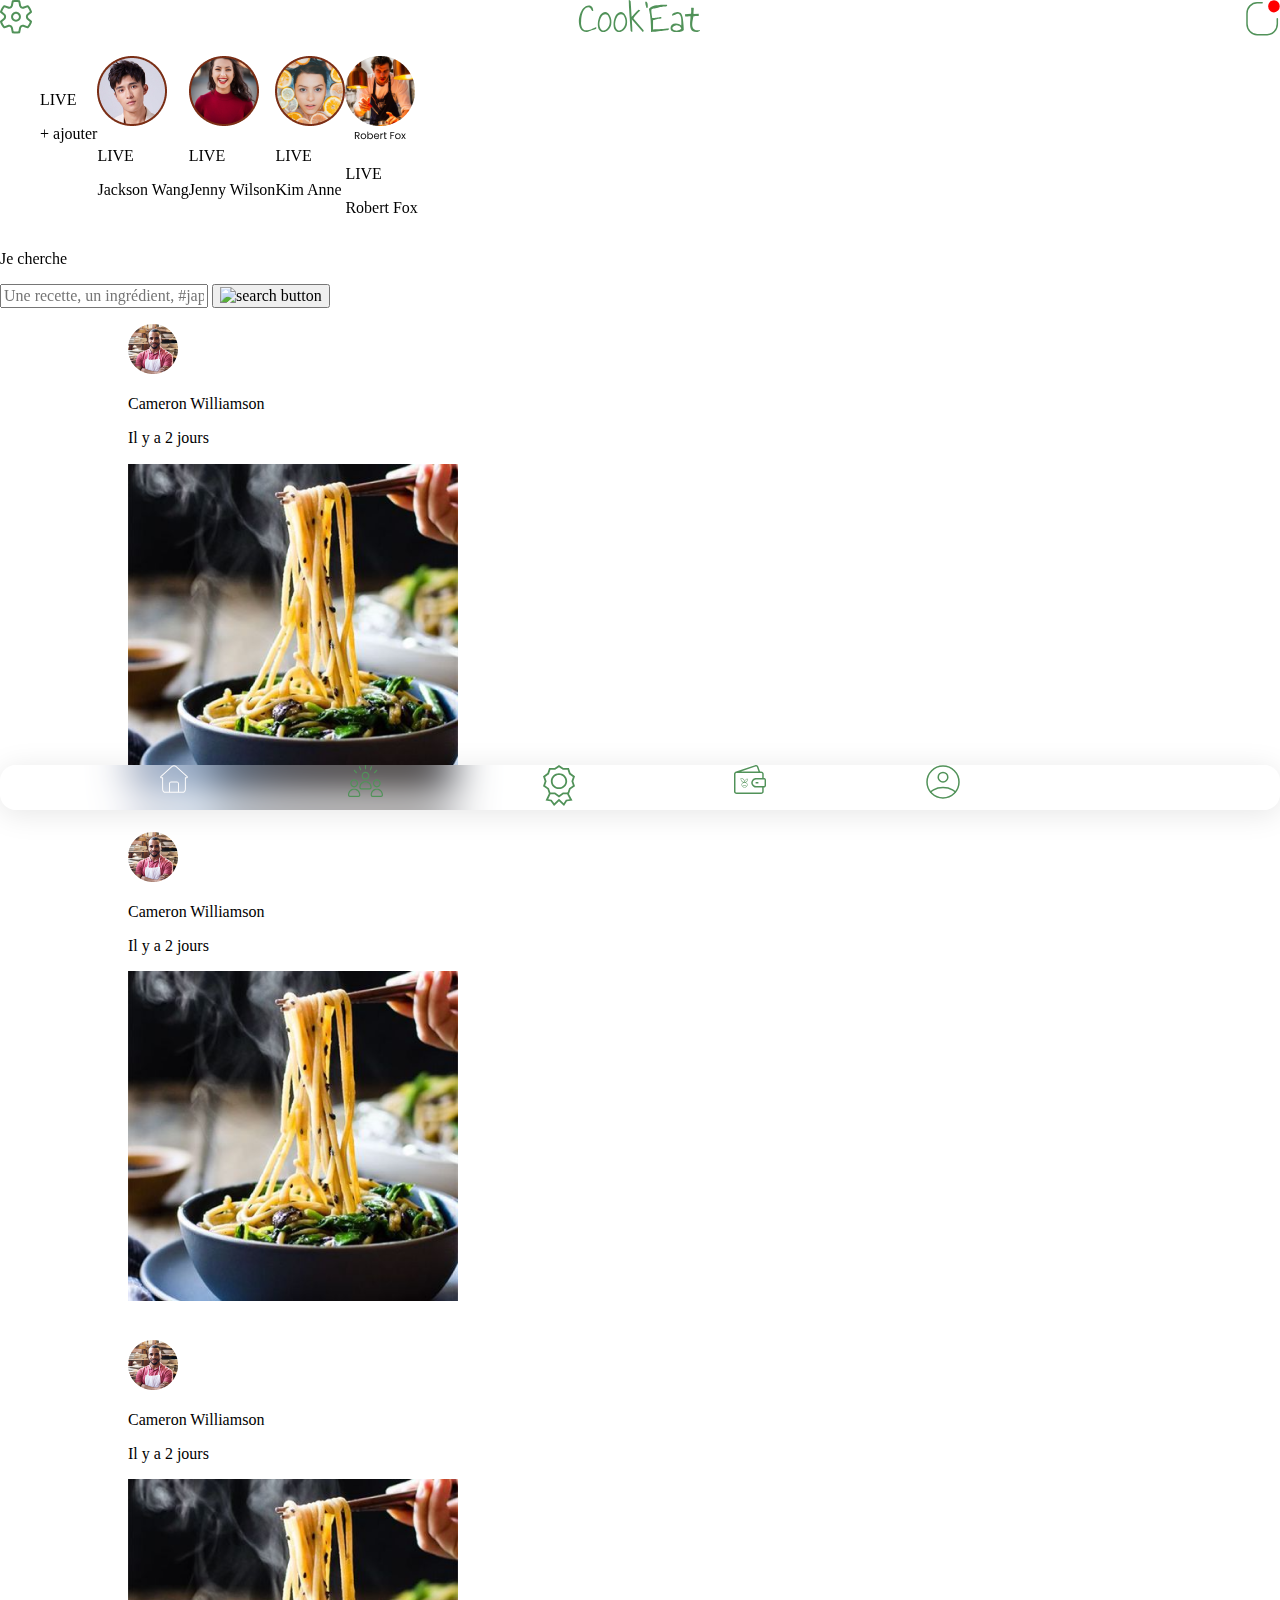
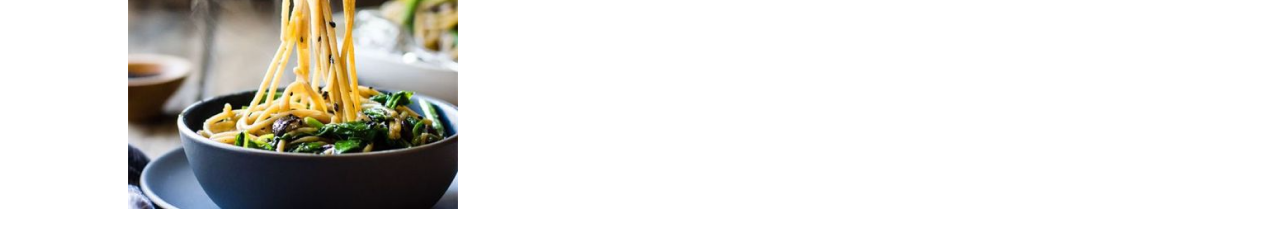
==== commit b1e853d0: "end of day" ====
--- a/index.html
+++ b/index.html
@@ -78,18 +78,41 @@
                 </nav> 
         </div>
         <ul class="stories-menu">
-            <li>
-                <img src="" alt="">
-            </li> 
-            <li>
-                <img src="" alt="">
-            </li> 
-            <li>
-                <img src="" alt="">
-            </li> 
-            <li>
-                <img src="" alt="">
-            </li>
+            <li class="stories-single-card">
+                <div class="stories-pictures">
+                    <img src="" alt="">
+                </div>
+                <p class="stories-live">LIVE</p>
+                <p class="stories-name-author">+ ajouter</p>
+            </li> 
+            <li>
+                <div class="stories-pictures">
+                    <img src="assets/stories/storie_3.png" alt="">
+                </div>
+                <p class="stories-live">LIVE</p>
+                <p class="stories-name-author">Jackson Wang</p>
+            </li> 
+            <li>
+                <div class="stories-pictures">
+                    <img src="assets/stories/storie_2.png" alt="">
+                </div>
+                <p class="stories-live">LIVE</p>
+                <p class="stories-name-author">Jenny Wilson</p>
+            </li> 
+            <li>
+                <div class="stories-pictures">
+                    <img src="assets/stories/storie_1.png" alt="">
+                </div>
+                <p class="stories-live">LIVE</p>
+                <p class="stories-name-author">Kim Anne</p>
+            </li> 
+            <li>
+                <div class="stories-pictures">
+                    <img src="assets/stories/Utilisateur_story.png" alt="">
+                </div>
+                <p class="stories-live">LIVE</p>
+                <p class="stories-name-author">Robert Fox</p>
+            </li> 
         </ul>
         <form class= "search-bar" action="#">
             <p>Je cherche</p>
--- a/style.css
+++ b/style.css
@@ -1,36 +1,40 @@
 header {
     position: sticky;
     top: 0px;
+    background-color: white;
 }
 
-.header-top-container {
-    display: flex;
-    justify-content: space-between;
+    .header-top-container {
+        display: flex;
+        justify-content: space-between;
+    }
+
+    .menu {
+        display: flex;
+        justify-content: space-evenly;
+        position: absolute;
+        top: 85vh;
+        width: 100%;
+        background: rgba(255, 255, 255, 0.21);
+        border-radius: 16px;
+        box-shadow: 0 4px 30px rgba(0, 0, 0, 0.1);
+        backdrop-filter: blur(20px);
+        -webkit-backdrop-filter: blur(20px);
+    }
+
+    .stories-menu {
+        display: flex;
+        list-style: none;
+    }
+
+    .container-notifications {
+        display: none;
+    }
+
+.recipes-section {
+    padding-inline: 10vw;
 }
-
-.menu {
-    display: flex;
-    justify-content: space-evenly;
-    position: absolute;
-    top: 85vh;
-    width: 100%;
-    background: rgba(255, 255, 255, 0.45);
-    border-radius: 16px;
-    box-shadow: 0 4px 30px rgba(0, 0, 0, 0.1);
-    backdrop-filter: blur(20px);
-    -webkit-backdrop-filter: blur(20px);
-}
-
-.stories-menu {
-    display: flex;
-    list-style: none;
-}
-
-.container-notifications {
-    display: none;
-}
-
-.recipes-global-container {
-    list-style: none;
-    padding-left: 0;
-}+    .recipes-global-container {
+        list-style: none;
+        padding-left: 0;
+    }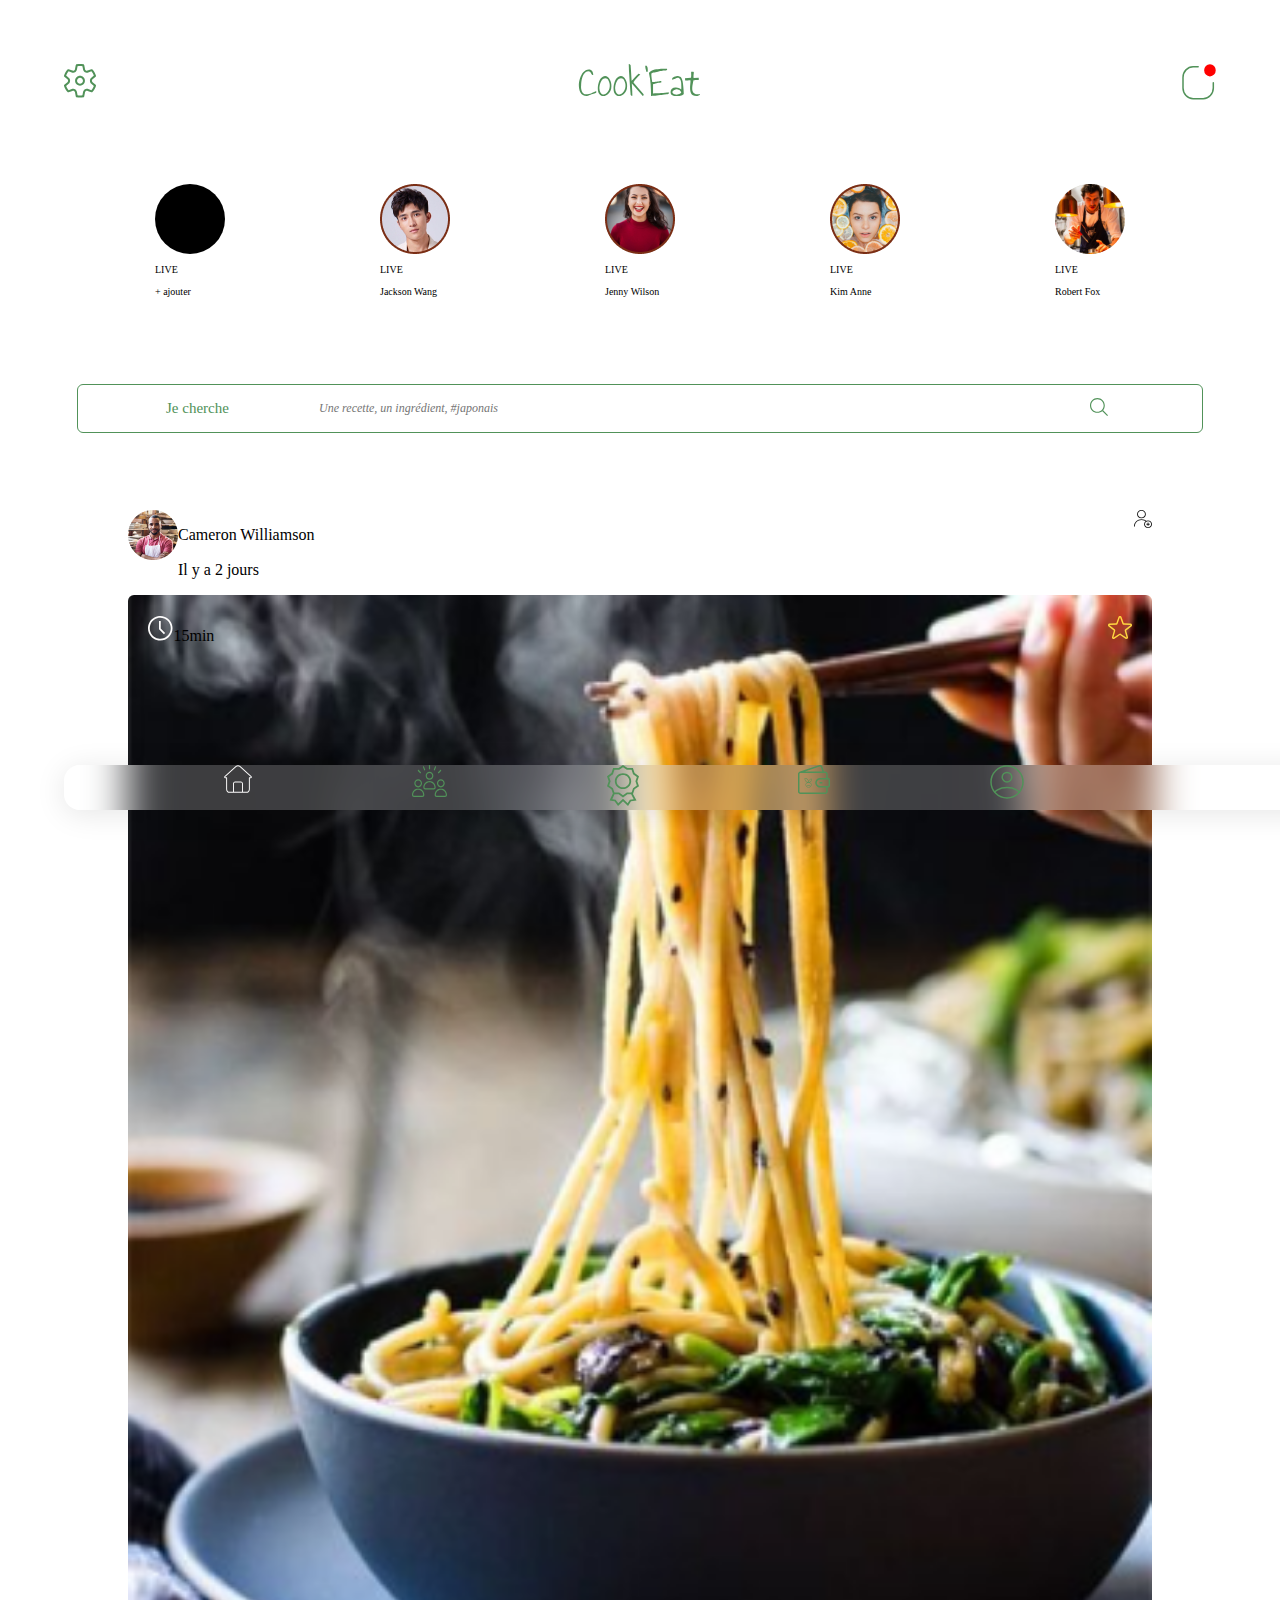
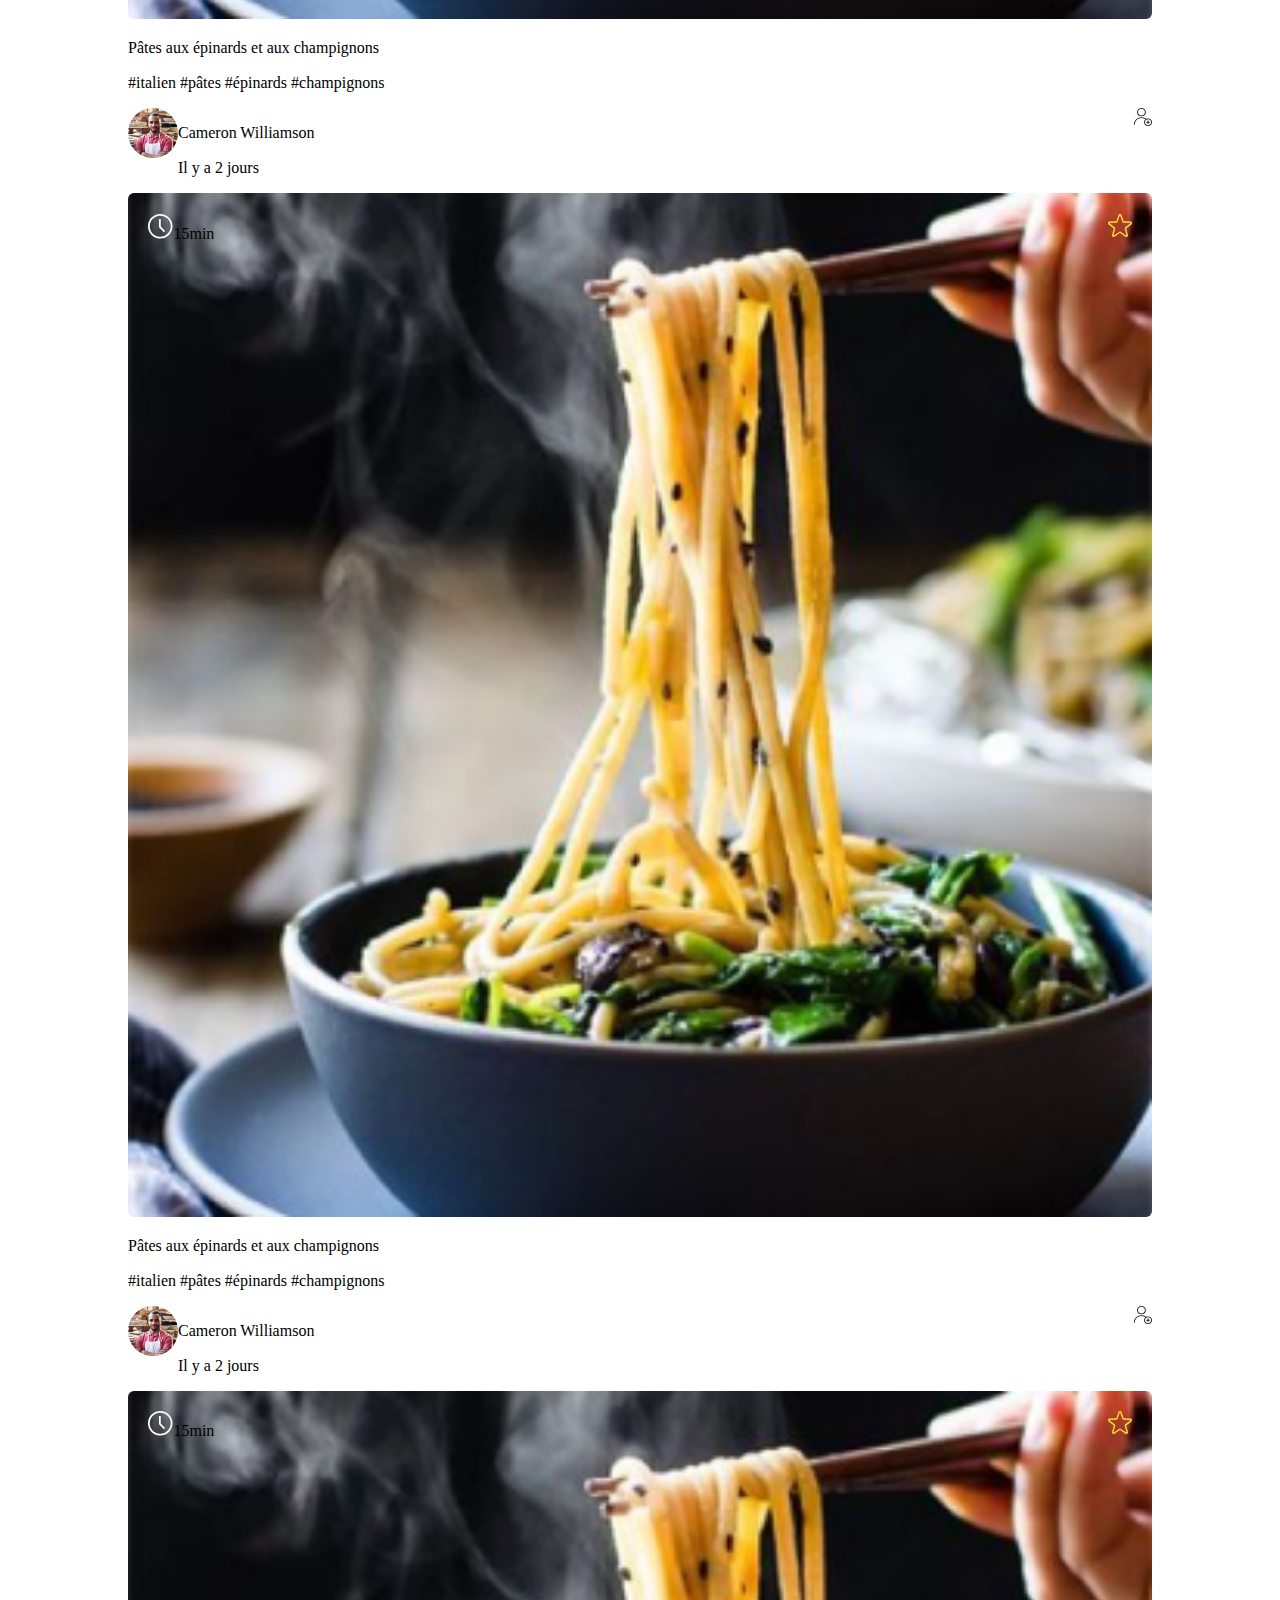
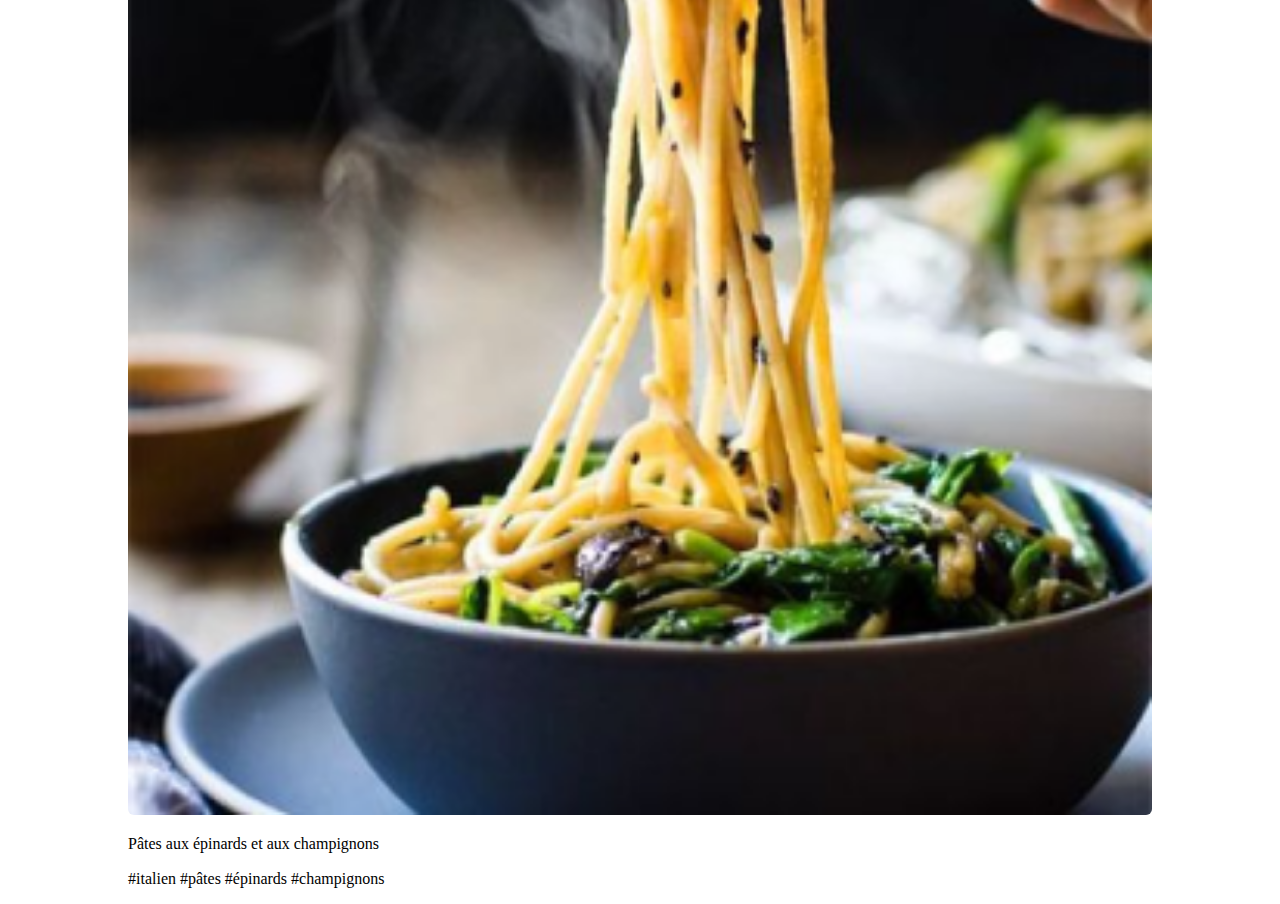
==== commit 5c933b05: "Bien lancé" ====
--- a/index.html
+++ b/index.html
@@ -36,8 +36,7 @@
                     <div class="button-home">
                         <svg class="svg-home" width="28" height="28" viewBox="0 0 28 28" fill="#FEFDFD" xmlns="http://www.w3.org/2000/svg">
                             <path d="M27.4779 11.2199L16.2243 1.00714C15.5946 0.443635 14.8025 0.133301 13.9953 0.133301C13.1871 0.133301 12.398 0.444117 11.7736 1.00902L0.505757 11.2229C0.170155 11.5333 0.0452619 12.0308 0.19876 12.5238C0.37083 12.9746 0.767916 13.2658 1.21028 13.2658H2.14195V24.1431C2.14195 26.1963 3.6942 27.8666 5.60236 27.8666H22.3841C24.2923 27.8666 25.8445 26.1963 25.8445 24.1431L25.8443 13.2658H26.7892C27.2401 13.2658 27.6453 12.958 27.7911 12.5147C27.9634 12.0396 27.8366 11.5282 27.4779 11.2199ZM18.0295 26.8377H9.95783V18.7609C9.95783 18.0833 10.4962 17.5105 11.1337 17.5105H16.8674C17.5083 17.5105 18.0294 18.0715 18.0294 18.7609L18.0295 26.8377ZM26.8953 12.1561C26.8825 12.1947 26.8479 12.2363 26.7897 12.2363H25.3666C25.102 12.2363 24.8883 12.4669 24.8883 12.7509V24.1427C24.8883 25.6283 23.7649 26.8371 22.3844 26.8371H18.9856L18.9858 18.7609C18.9858 17.5038 18.0356 16.4813 16.8673 16.4813H11.1337C9.95779 16.4813 9.00136 17.5038 9.00136 18.7609V26.8377H5.60326C4.22218 26.8377 3.09928 25.6289 3.09928 24.1433V12.7514C3.09928 12.4675 2.88557 12.2369 2.62106 12.2369H1.21074C1.14627 12.2369 1.10272 12.1833 1.09546 12.1659C1.07539 12.1016 1.08734 12.0423 1.12556 12.0069L12.3901 1.79654C12.8416 1.38787 13.412 1.16252 13.9955 1.16252C14.5805 1.16252 15.1548 1.38788 15.6104 1.79589L26.8716 12.0151C26.8985 12.0385 26.9256 12.0739 26.8959 12.1568L26.8953 12.1561Z"/>
-                            </svg>
-                            
+                        </svg>    
                     </div>
                     <div class="button-community">
                         <svg class="svg-community" width="35" height="32" viewBox="0 0 35 32" fill="#519259" xmlns="http://www.w3.org/2000/svg">
@@ -66,7 +65,6 @@
                             <path d="M12.9102 18.1983C12.5252 17.8556 12.0619 17.61 11.5784 17.4798C12.3096 17.2694 12.9861 16.8129 13.4084 15.9958C13.7114 15.4091 13.8744 14.7217 13.8669 14.0595C13.8662 13.9963 13.8392 13.9357 13.7938 13.8941C13.7455 13.8501 13.6912 13.8003 13.185 13.8665C12.8007 13.9178 12.4356 14.0306 12.1001 14.2018C11.3679 14.5751 10.8204 15.2105 10.5724 15.9656C10.5512 15.8733 10.5275 15.7818 10.5008 15.6915C10.1453 14.4908 9.17203 13.6016 7.89726 13.3129C7.88723 13.3105 6.85997 13.1114 6.6851 13.2591C6.6353 13.3012 6.60352 13.3698 6.60352 13.4368C6.60352 13.8292 6.66246 14.2484 6.77899 14.6828C7.17048 16.1429 8.14458 17.1518 9.4745 17.4945C9.01078 17.6282 8.56802 17.8684 8.19746 18.1981C7.83885 18.5173 7.6114 18.8675 7.52126 19.239C7.40778 19.7059 7.5063 20.2357 7.79839 20.7307C8.38642 21.7271 9.39537 22.4397 10.2948 23.0292C10.3746 23.0815 10.4643 23.1079 10.554 23.1079C10.6435 23.1079 10.7332 23.0817 10.813 23.0294C11.7126 22.4398 12.7215 21.7273 13.3096 20.7308C13.6017 20.2358 13.7001 19.7062 13.5867 19.2392C13.4965 18.8677 13.269 18.5175 12.9103 18.1983L12.9102 18.1983ZM10.9124 16.3246L10.9225 16.2837C11.1018 15.5642 11.5986 14.9508 12.2853 14.6007C12.5793 14.4507 12.9001 14.3517 13.2364 14.3069C13.2619 14.3039 13.3512 14.296 13.4386 14.2894C13.4102 14.8027 13.2677 15.3366 13.0361 15.7846C12.5443 16.7365 11.6364 17.1196 10.7483 17.1748C10.7695 16.8965 10.8447 16.5952 10.9124 16.3246L10.9124 16.3246ZM7.18642 14.563C7.10148 14.2462 7.05011 13.94 7.03309 13.6498C7.28926 13.6706 7.73557 13.7323 7.8076 13.7466C8.93121 14.001 9.7869 14.7773 10.0966 15.8231C10.2258 16.2599 10.2782 16.7243 10.3098 17.1763C10.1512 17.1678 9.99573 17.1496 9.84585 17.1234C8.53014 16.8925 7.56088 15.9593 7.18637 14.563L7.18642 14.563ZM10.5884 22.6534C10.5668 22.6677 10.5408 22.6677 10.5193 22.6534C9.91601 22.2581 9.26273 21.8058 8.73975 21.255C9.29815 20.899 9.92279 20.7098 10.5589 20.7098C11.1925 20.7098 11.815 20.8976 12.3719 21.251C11.8482 21.8036 11.1931 22.257 10.5884 22.6534H10.5884ZM12.9493 20.4975C12.8633 20.6434 12.7654 20.7827 12.66 20.9172C12.0197 20.4924 11.2967 20.266 10.5588 20.266C9.81811 20.266 9.09288 20.4938 8.45103 20.9214C8.34425 20.7857 8.24535 20.6451 8.15825 20.4975C7.93042 20.1115 7.84776 19.6928 7.93141 19.3485C7.99951 19.068 8.18128 18.7948 8.47159 18.5364C8.98739 18.0773 9.66191 17.8165 10.3135 17.8165C10.3874 17.8165 10.4611 17.8199 10.5342 17.8267C10.5467 17.8279 10.5612 17.8279 10.5738 17.8267C11.291 17.7605 12.062 18.0253 12.6364 18.5364C12.9267 18.7948 13.1085 19.068 13.1766 19.3485C13.2599 19.6928 13.1772 20.1115 12.9493 20.4975L12.9493 20.4975Z"/>
                         </svg>                         
                     </div>
-
                     <div class="button-profile">
                         <svg class="svg-profile"  width="34" height="34" viewBox="0 0 34 34" fill="none" xmlns="http://www.w3.org/2000/svg">
                             <path d="M17 1C8.1632 1 1 8.16203 1 16.9974C1 25.8327 8.1632 32.9948 17 32.9948C25.8368 32.9948 33 25.8327 33 16.9974C33 8.16203 25.8368 1 17 1Z" stroke="#519259" stroke-width="1.5" stroke-linecap="round" stroke-linejoin="round"/>
@@ -75,50 +73,53 @@
                         </svg>                         
                     </div>
                     <div class="container-phone-only-switch&add"></div>
-                </nav> 
+                </nav>
         </div>
         <ul class="stories-menu">
             <li class="stories-single-card">
                 <div class="stories-pictures">
-                    <img src="" alt="">
-                </div>
-                <p class="stories-live">LIVE</p>
-                <p class="stories-name-author">+ ajouter</p>
+                    <div class="stories-add"></div>
+                </div>
+                <p class="stories-live stories-font">LIVE</p>
+                <p class="stories-name-author stories-font">+ ajouter</p>
             </li> 
             <li>
                 <div class="stories-pictures">
                     <img src="assets/stories/storie_3.png" alt="">
                 </div>
-                <p class="stories-live">LIVE</p>
-                <p class="stories-name-author">Jackson Wang</p>
+                <p class="stories-live stories-font">LIVE</p>
+                <p class="stories-name-author stories-font">Jackson Wang</p>
             </li> 
             <li>
                 <div class="stories-pictures">
                     <img src="assets/stories/storie_2.png" alt="">
                 </div>
-                <p class="stories-live">LIVE</p>
-                <p class="stories-name-author">Jenny Wilson</p>
+                <p class="stories-live stories-font">LIVE</p>
+                <p class="stories-name-author stories-font">Jenny Wilson</p>
             </li> 
             <li>
                 <div class="stories-pictures">
                     <img src="assets/stories/storie_1.png" alt="">
                 </div>
-                <p class="stories-live">LIVE</p>
-                <p class="stories-name-author">Kim Anne</p>
+                <p class="stories-live stories-font">LIVE</p>
+                <p class="stories-name-author stories-font">Kim Anne</p>
             </li> 
             <li>
                 <div class="stories-pictures">
                     <img src="assets/stories/Utilisateur_story.png" alt="">
                 </div>
-                <p class="stories-live">LIVE</p>
-                <p class="stories-name-author">Robert Fox</p>
+                <p class="stories-live stories-font">LIVE</p>
+                <p class="stories-name-author stories-font">Robert Fox</p>
             </li> 
         </ul>
         <form class= "search-bar" action="#">
             <p>Je cherche</p>
             <input type="text" placeholder="Une recette, un ingrédient, #japonais">
             <button>
-                <img src="" alt="search button">
+                <svg width="18" height="18" viewBox="0 0 18 18" fill="#519259" xmlns="http://www.w3.org/2000/svg">
+                    <path d="M7.39063 14.7816C3.29736 14.7816 0 11.4842 0 7.39081C0 3.29744 3.29736 0 7.39063 0C11.4839 0 14.7813 3.29744 14.7813 7.39081C14.7813 11.4842 11.4839 14.7816 7.39063 14.7816ZM7.39063 1.13705C3.92272 1.13705 1.13702 3.92282 1.13702 7.39081C1.13702 10.8588 3.92272 13.6446 7.39063 13.6446C10.8585 13.6446 13.6442 10.8588 13.6442 7.39081C13.6442 3.92282 10.8585 1.13705 7.39063 1.13705Z"/>
+                    <path d="M12.8947 12.0908L17.9999 17.1962L17.196 18.0001L12.0908 12.8947L12.8947 12.0908Z"/>
+                </svg>
             </button>
         </form>                                   
     </header>
@@ -135,17 +136,29 @@
                             <p class="recipe-date">Il y a 2 jours</p>
                         </div>
                     </div>
+                    <div class="recipe-profile-author-follow">
+                        <svg width="18" height="18" viewBox="0 0 18 18" fill="#111111" xmlns="http://www.w3.org/2000/svg">
+                            <path d="M12.158 11.9224C10.9637 10.7647 9.30133 10.0466 7.46332 10.0466C3.82641 10.0466 0.87799 12.8576 0.87799 16.3257C0.87799 16.5569 0.681386 16.7441 0.439148 16.7441C0.196604 16.7441 0 16.5569 0 16.3257C0 12.3954 3.34135 9.20949 7.46329 9.20949C9.63057 9.20949 11.5822 10.0901 12.9456 11.4967C12.6602 11.6015 12.3953 11.7458 12.1579 11.9224L12.158 11.9224ZM7.46332 8.37206C5.03882 8.37206 3.0731 6.49806 3.0731 4.18603C3.0731 1.87429 5.03882 0 7.46332 0C9.88813 0 11.8535 1.87429 11.8535 4.18603C11.8535 6.49806 9.88813 8.37206 7.46332 8.37206ZM7.46332 7.53493C9.40301 7.53493 10.9756 6.03551 10.9756 4.18603C10.9756 2.33655 9.40301 0.83743 7.46332 0.83743C5.52362 0.83743 3.95106 2.33655 3.95106 4.18603C3.95106 6.03551 5.52362 7.53493 7.46332 7.53493ZM14.0486 18C11.8664 18 10.0976 16.3135 10.0976 14.2327C10.0976 12.152 11.8664 10.4651 14.0486 10.4651C16.2309 10.4651 18 12.152 18 14.2327C18 16.3135 16.2309 18 14.0486 18ZM14.0486 17.1629C15.7458 17.1629 17.1217 15.8509 17.1217 14.2327C17.1217 12.6145 15.7458 11.3026 14.0486 11.3026C12.3515 11.3026 10.9756 12.6145 10.9756 14.2327C10.9756 15.8509 12.3515 17.1629 14.0486 17.1629ZM15.3658 13.814C15.6083 13.814 15.8049 14.0014 15.8049 14.2327C15.8049 14.464 15.6083 14.6511 15.3658 14.6511H14.5974C14.5368 14.6511 14.4878 14.6981 14.4878 14.7559V15.4886C14.4878 15.7195 14.2912 15.907 14.0487 15.907C13.8061 15.907 13.6098 15.7195 13.6098 15.4886V14.7559C13.6098 14.6981 13.5605 14.6511 13.4999 14.6511H12.7315C12.4893 14.6511 12.2927 14.464 12.2927 14.2327C12.2927 14.0014 12.4893 13.814 12.7315 13.814H13.4999C13.5605 13.814 13.6098 13.7673 13.6098 13.7094V12.9768C13.6098 12.7456 13.8061 12.5581 14.0487 12.5581C14.2912 12.5581 14.4878 12.7456 14.4878 12.9768V13.7094C14.4878 13.7673 14.5368 13.814 14.5974 13.814H15.3658Z" fill="#111111"/>
+                        </svg>
+                    </div>
+                </div>
+                <div class="recipe-img-container">
+                    <div class="recipe-time">
+                        <svg width="25" height="25" viewBox="0 0 25 25" fill="#FEFDFD" xmlns="http://www.w3.org/2000/svg">
+                            <path d="M12.25 24.5C9.82718 24.5 7.45877 23.7816 5.44427 22.4355C3.42977 21.0895 1.85965 19.1763 0.932481 16.9379C0.00530772 14.6995 -0.237283 12.2364 0.235386 9.86015C0.708055 7.48388 1.87475 5.30114 3.58795 3.58795C5.30114 1.87475 7.48388 0.708055 9.86015 0.235386C12.2364 -0.237283 14.6995 0.00530772 16.9379 0.932481C19.1763 1.85965 21.0895 3.42977 22.4355 5.44427C23.7816 7.45877 24.5 9.82718 24.5 12.25C24.5 15.4989 23.2094 18.6147 20.9121 20.9121C18.6147 23.2094 15.4989 24.5 12.25 24.5ZM12.25 1.75001C10.1733 1.75001 8.14323 2.36582 6.41652 3.51957C4.6898 4.67333 3.34399 6.31321 2.54927 8.23183C1.75455 10.1505 1.54662 12.2617 1.95176 14.2985C2.3569 16.3353 3.35693 18.2062 4.82538 19.6746C6.29384 21.1431 8.16476 22.1431 10.2016 22.5482C12.2384 22.9534 14.3496 22.7455 16.2682 21.9507C18.1868 21.156 19.8267 19.8102 20.9804 18.0835C22.1342 16.3568 22.75 14.3267 22.75 12.25C22.75 9.46523 21.6438 6.79452 19.6746 4.82538C17.7055 2.85625 15.0348 1.75001 12.25 1.75001V1.75001Z" fill="#FEFDFD"/>
+                            <path d="M15.8913 18.125L11 13.2337V5H12.75V12.5075L17.125 16.8913L15.8913 18.125Z" fill="#FEFDFD"/>
+                        </svg>15min
+                    </div>
+                    <div class="recipe-save">
+                        <svg width="24" height="23" viewBox="0 0 24 23" fill="#FFD741" xmlns="http://www.w3.org/2000/svg">
+                            <path d="M18.3771 22.9999C18.057 22.9996 17.7443 22.9033 17.479 22.7233L12.076 19.0838C12.0494 19.0654 12.0179 19.0555 11.9855 19.0555C11.9532 19.0555 11.9216 19.0654 11.895 19.0838L6.49204 22.7233C6.22073 22.9054 5.90073 23.0002 5.57453 22.9952C5.24834 22.9901 4.93138 22.8855 4.66576 22.6952C4.40013 22.5048 4.1984 22.2378 4.08736 21.9295C3.97632 21.6212 3.96122 21.2862 4.04406 20.9691L5.81848 14.68C5.82687 14.6484 5.82585 14.615 5.81556 14.584C5.80526 14.5529 5.78613 14.5256 5.76054 14.5053L0.647301 10.4655C0.378123 10.264 0.178453 9.9828 0.0762871 9.66146C-0.0258786 9.34011 -0.0254163 8.99469 0.0776091 8.67363C0.180634 8.35256 0.381057 8.07195 0.650773 7.87114C0.920489 7.67033 1.24597 7.5594 1.58159 7.55389L8.09989 7.3064C8.13194 7.30418 8.16266 7.29269 8.18836 7.27332C8.21406 7.25395 8.23364 7.22752 8.24474 7.19722L10.4899 1.06102C10.6031 0.749949 10.8086 0.481338 11.0787 0.291559C11.3488 0.10178 11.6704 0 12 0C12.3296 0 12.6512 0.10178 12.9213 0.291559C13.1914 0.481338 13.3969 0.749949 13.5101 1.06102L15.7553 7.19722C15.7664 7.22752 15.7859 7.25395 15.8116 7.27332C15.8373 7.29269 15.8681 7.30418 15.9001 7.3064L22.4184 7.55389C22.754 7.5594 23.0795 7.67033 23.3492 7.87114C23.6189 8.07195 23.8194 8.35256 23.9224 8.67363C24.0254 8.99469 24.0259 9.34011 23.9237 9.66146C23.8215 9.9828 23.6219 10.264 23.3527 10.4655L18.2395 14.5053C18.2131 14.5249 18.1934 14.5522 18.183 14.5835C18.1726 14.6147 18.1721 14.6485 18.1815 14.68L19.9559 20.9691C20.0182 21.2103 20.0244 21.4627 19.974 21.7067C19.9236 21.9507 19.818 22.1798 19.6653 22.3762C19.5126 22.5726 19.317 22.731 19.0936 22.8391C18.8702 22.9473 18.625 23.0023 18.3771 22.9999ZM11.9891 17.5989C12.3099 17.6088 12.6202 17.7153 12.88 17.9046L18.2829 21.5441C18.3103 21.565 18.3437 21.5765 18.3781 21.5768C18.4125 21.577 18.446 21.5661 18.4737 21.5456C18.5014 21.5252 18.5218 21.4962 18.5318 21.4632C18.5418 21.4301 18.5409 21.3947 18.5292 21.3622L16.7547 15.0731C16.6674 14.7646 16.6739 14.4369 16.7732 14.1321C16.8726 13.8273 17.0604 13.5593 17.3124 13.3625L22.4257 9.32269C22.4535 9.303 22.4744 9.27484 22.4852 9.24234C22.496 9.20984 22.4961 9.17473 22.4856 9.14215C22.4751 9.10957 22.4544 9.08124 22.4267 9.06133C22.3989 9.04142 22.3656 9.03097 22.3315 9.03153L15.8132 8.78404C15.494 8.77154 15.1858 8.66378 14.9278 8.4745C14.6698 8.28523 14.4738 8.02302 14.3647 7.72131L12.1195 1.58511C12.1094 1.55253 12.0892 1.52405 12.0618 1.50383C12.0344 1.48361 12.0014 1.47271 11.9674 1.47271C11.9334 1.47271 11.9004 1.48361 11.873 1.50383C11.8457 1.52405 11.8254 1.55253 11.8153 1.58511L9.59185 7.71403C9.48275 8.01574 9.2867 8.27795 9.02872 8.46722C8.77074 8.6565 8.46251 8.76426 8.14334 8.77676L1.62505 9.02425C1.59096 9.02369 1.5576 9.03414 1.52987 9.05405C1.50213 9.07396 1.48148 9.10229 1.47094 9.13487C1.4604 9.16745 1.46054 9.20257 1.47133 9.23506C1.48212 9.26756 1.503 9.29572 1.53089 9.31541L6.65138 13.3625C6.90265 13.5599 7.08984 13.828 7.18914 14.1325C7.28845 14.4371 7.29538 14.7645 7.20905 15.0731L5.44187 21.3622C5.43132 21.3936 5.43127 21.4277 5.44173 21.4593C5.45218 21.4908 5.47257 21.518 5.49981 21.5368C5.52605 21.5594 5.55944 21.5718 5.59396 21.5718C5.62849 21.5718 5.66188 21.5594 5.68812 21.5368L11.0911 17.8973C11.3551 17.7213 11.665 17.6276 11.9819 17.628L11.9891 17.5989Z" fill="#FFD741"/>
+                        </svg>
+                    </div>
                     <img src="assets/card-recipe/recipe-picture.png" alt="">
-                    <div class="recipe-profile-author-follow"></div>
-                </div>
-                <div class="recipe-img-container">
-                    <div class="recipe-time"></div>
-                    <div class="recipe-save"></div>
-                    <img src="" alt="">
                 </div>
                 <div class="recipes-txt">
-                    <p class="recipe-name"></p>
-                    <p class="recipe-tags"></p>
+                    <p class="recipe-name">Pâtes aux épinards et aux champignons</p>
+                    <p class="recipe-tags">#italien #pâtes #épinards #champignons</p>
                     <div class="recipe-likes"></div>
                 </div>                
             </li>
@@ -160,17 +173,29 @@
                             <p class="recipe-date">Il y a 2 jours</p>
                         </div>
                     </div>
+                    <div class="recipe-profile-author-follow">
+                        <svg width="18" height="18" viewBox="0 0 18 18" fill="#111111" xmlns="http://www.w3.org/2000/svg">
+                            <path d="M12.158 11.9224C10.9637 10.7647 9.30133 10.0466 7.46332 10.0466C3.82641 10.0466 0.87799 12.8576 0.87799 16.3257C0.87799 16.5569 0.681386 16.7441 0.439148 16.7441C0.196604 16.7441 0 16.5569 0 16.3257C0 12.3954 3.34135 9.20949 7.46329 9.20949C9.63057 9.20949 11.5822 10.0901 12.9456 11.4967C12.6602 11.6015 12.3953 11.7458 12.1579 11.9224L12.158 11.9224ZM7.46332 8.37206C5.03882 8.37206 3.0731 6.49806 3.0731 4.18603C3.0731 1.87429 5.03882 0 7.46332 0C9.88813 0 11.8535 1.87429 11.8535 4.18603C11.8535 6.49806 9.88813 8.37206 7.46332 8.37206ZM7.46332 7.53493C9.40301 7.53493 10.9756 6.03551 10.9756 4.18603C10.9756 2.33655 9.40301 0.83743 7.46332 0.83743C5.52362 0.83743 3.95106 2.33655 3.95106 4.18603C3.95106 6.03551 5.52362 7.53493 7.46332 7.53493ZM14.0486 18C11.8664 18 10.0976 16.3135 10.0976 14.2327C10.0976 12.152 11.8664 10.4651 14.0486 10.4651C16.2309 10.4651 18 12.152 18 14.2327C18 16.3135 16.2309 18 14.0486 18ZM14.0486 17.1629C15.7458 17.1629 17.1217 15.8509 17.1217 14.2327C17.1217 12.6145 15.7458 11.3026 14.0486 11.3026C12.3515 11.3026 10.9756 12.6145 10.9756 14.2327C10.9756 15.8509 12.3515 17.1629 14.0486 17.1629ZM15.3658 13.814C15.6083 13.814 15.8049 14.0014 15.8049 14.2327C15.8049 14.464 15.6083 14.6511 15.3658 14.6511H14.5974C14.5368 14.6511 14.4878 14.6981 14.4878 14.7559V15.4886C14.4878 15.7195 14.2912 15.907 14.0487 15.907C13.8061 15.907 13.6098 15.7195 13.6098 15.4886V14.7559C13.6098 14.6981 13.5605 14.6511 13.4999 14.6511H12.7315C12.4893 14.6511 12.2927 14.464 12.2927 14.2327C12.2927 14.0014 12.4893 13.814 12.7315 13.814H13.4999C13.5605 13.814 13.6098 13.7673 13.6098 13.7094V12.9768C13.6098 12.7456 13.8061 12.5581 14.0487 12.5581C14.2912 12.5581 14.4878 12.7456 14.4878 12.9768V13.7094C14.4878 13.7673 14.5368 13.814 14.5974 13.814H15.3658Z" fill="#111111"/>
+                        </svg>
+                    </div>
+                </div>
+                <div class="recipe-img-container">
+                    <div class="recipe-time">
+                        <svg width="25" height="25" viewBox="0 0 25 25" fill="#FEFDFD" xmlns="http://www.w3.org/2000/svg">
+                            <path d="M12.25 24.5C9.82718 24.5 7.45877 23.7816 5.44427 22.4355C3.42977 21.0895 1.85965 19.1763 0.932481 16.9379C0.00530772 14.6995 -0.237283 12.2364 0.235386 9.86015C0.708055 7.48388 1.87475 5.30114 3.58795 3.58795C5.30114 1.87475 7.48388 0.708055 9.86015 0.235386C12.2364 -0.237283 14.6995 0.00530772 16.9379 0.932481C19.1763 1.85965 21.0895 3.42977 22.4355 5.44427C23.7816 7.45877 24.5 9.82718 24.5 12.25C24.5 15.4989 23.2094 18.6147 20.9121 20.9121C18.6147 23.2094 15.4989 24.5 12.25 24.5ZM12.25 1.75001C10.1733 1.75001 8.14323 2.36582 6.41652 3.51957C4.6898 4.67333 3.34399 6.31321 2.54927 8.23183C1.75455 10.1505 1.54662 12.2617 1.95176 14.2985C2.3569 16.3353 3.35693 18.2062 4.82538 19.6746C6.29384 21.1431 8.16476 22.1431 10.2016 22.5482C12.2384 22.9534 14.3496 22.7455 16.2682 21.9507C18.1868 21.156 19.8267 19.8102 20.9804 18.0835C22.1342 16.3568 22.75 14.3267 22.75 12.25C22.75 9.46523 21.6438 6.79452 19.6746 4.82538C17.7055 2.85625 15.0348 1.75001 12.25 1.75001V1.75001Z" fill="#FEFDFD"/>
+                            <path d="M15.8913 18.125L11 13.2337V5H12.75V12.5075L17.125 16.8913L15.8913 18.125Z" fill="#FEFDFD"/>
+                        </svg>15min
+                    </div>
+                    <div class="recipe-save">
+                        <svg width="24" height="23" viewBox="0 0 24 23" fill="#FFD741" xmlns="http://www.w3.org/2000/svg">
+                            <path d="M18.3771 22.9999C18.057 22.9996 17.7443 22.9033 17.479 22.7233L12.076 19.0838C12.0494 19.0654 12.0179 19.0555 11.9855 19.0555C11.9532 19.0555 11.9216 19.0654 11.895 19.0838L6.49204 22.7233C6.22073 22.9054 5.90073 23.0002 5.57453 22.9952C5.24834 22.9901 4.93138 22.8855 4.66576 22.6952C4.40013 22.5048 4.1984 22.2378 4.08736 21.9295C3.97632 21.6212 3.96122 21.2862 4.04406 20.9691L5.81848 14.68C5.82687 14.6484 5.82585 14.615 5.81556 14.584C5.80526 14.5529 5.78613 14.5256 5.76054 14.5053L0.647301 10.4655C0.378123 10.264 0.178453 9.9828 0.0762871 9.66146C-0.0258786 9.34011 -0.0254163 8.99469 0.0776091 8.67363C0.180634 8.35256 0.381057 8.07195 0.650773 7.87114C0.920489 7.67033 1.24597 7.5594 1.58159 7.55389L8.09989 7.3064C8.13194 7.30418 8.16266 7.29269 8.18836 7.27332C8.21406 7.25395 8.23364 7.22752 8.24474 7.19722L10.4899 1.06102C10.6031 0.749949 10.8086 0.481338 11.0787 0.291559C11.3488 0.10178 11.6704 0 12 0C12.3296 0 12.6512 0.10178 12.9213 0.291559C13.1914 0.481338 13.3969 0.749949 13.5101 1.06102L15.7553 7.19722C15.7664 7.22752 15.7859 7.25395 15.8116 7.27332C15.8373 7.29269 15.8681 7.30418 15.9001 7.3064L22.4184 7.55389C22.754 7.5594 23.0795 7.67033 23.3492 7.87114C23.6189 8.07195 23.8194 8.35256 23.9224 8.67363C24.0254 8.99469 24.0259 9.34011 23.9237 9.66146C23.8215 9.9828 23.6219 10.264 23.3527 10.4655L18.2395 14.5053C18.2131 14.5249 18.1934 14.5522 18.183 14.5835C18.1726 14.6147 18.1721 14.6485 18.1815 14.68L19.9559 20.9691C20.0182 21.2103 20.0244 21.4627 19.974 21.7067C19.9236 21.9507 19.818 22.1798 19.6653 22.3762C19.5126 22.5726 19.317 22.731 19.0936 22.8391C18.8702 22.9473 18.625 23.0023 18.3771 22.9999ZM11.9891 17.5989C12.3099 17.6088 12.6202 17.7153 12.88 17.9046L18.2829 21.5441C18.3103 21.565 18.3437 21.5765 18.3781 21.5768C18.4125 21.577 18.446 21.5661 18.4737 21.5456C18.5014 21.5252 18.5218 21.4962 18.5318 21.4632C18.5418 21.4301 18.5409 21.3947 18.5292 21.3622L16.7547 15.0731C16.6674 14.7646 16.6739 14.4369 16.7732 14.1321C16.8726 13.8273 17.0604 13.5593 17.3124 13.3625L22.4257 9.32269C22.4535 9.303 22.4744 9.27484 22.4852 9.24234C22.496 9.20984 22.4961 9.17473 22.4856 9.14215C22.4751 9.10957 22.4544 9.08124 22.4267 9.06133C22.3989 9.04142 22.3656 9.03097 22.3315 9.03153L15.8132 8.78404C15.494 8.77154 15.1858 8.66378 14.9278 8.4745C14.6698 8.28523 14.4738 8.02302 14.3647 7.72131L12.1195 1.58511C12.1094 1.55253 12.0892 1.52405 12.0618 1.50383C12.0344 1.48361 12.0014 1.47271 11.9674 1.47271C11.9334 1.47271 11.9004 1.48361 11.873 1.50383C11.8457 1.52405 11.8254 1.55253 11.8153 1.58511L9.59185 7.71403C9.48275 8.01574 9.2867 8.27795 9.02872 8.46722C8.77074 8.6565 8.46251 8.76426 8.14334 8.77676L1.62505 9.02425C1.59096 9.02369 1.5576 9.03414 1.52987 9.05405C1.50213 9.07396 1.48148 9.10229 1.47094 9.13487C1.4604 9.16745 1.46054 9.20257 1.47133 9.23506C1.48212 9.26756 1.503 9.29572 1.53089 9.31541L6.65138 13.3625C6.90265 13.5599 7.08984 13.828 7.18914 14.1325C7.28845 14.4371 7.29538 14.7645 7.20905 15.0731L5.44187 21.3622C5.43132 21.3936 5.43127 21.4277 5.44173 21.4593C5.45218 21.4908 5.47257 21.518 5.49981 21.5368C5.52605 21.5594 5.55944 21.5718 5.59396 21.5718C5.62849 21.5718 5.66188 21.5594 5.68812 21.5368L11.0911 17.8973C11.3551 17.7213 11.665 17.6276 11.9819 17.628L11.9891 17.5989Z" fill="#FFD741"/>
+                        </svg>
+                    </div>
                     <img src="assets/card-recipe/recipe-picture.png" alt="">
-                    <div class="recipe-profile-author-follow"></div>
-                </div>
-                <div class="recipe-img-container">
-                    <div class="recipe-time"></div>
-                    <div class="recipe-save"></div>
-                    <img src="" alt="">
                 </div>
                 <div class="recipes-txt">
-                    <p class="recipe-name"></p>
-                    <p class="recipe-tags"></p>
+                    <p class="recipe-name">Pâtes aux épinards et aux champignons</p>
+                    <p class="recipe-tags">#italien #pâtes #épinards #champignons</p>
                     <div class="recipe-likes"></div>
                 </div>                
             </li>
@@ -185,17 +210,29 @@
                             <p class="recipe-date">Il y a 2 jours</p>
                         </div>
                     </div>
+                    <div class="recipe-profile-author-follow">
+                        <svg width="18" height="18" viewBox="0 0 18 18" fill="#111111" xmlns="http://www.w3.org/2000/svg">
+                            <path d="M12.158 11.9224C10.9637 10.7647 9.30133 10.0466 7.46332 10.0466C3.82641 10.0466 0.87799 12.8576 0.87799 16.3257C0.87799 16.5569 0.681386 16.7441 0.439148 16.7441C0.196604 16.7441 0 16.5569 0 16.3257C0 12.3954 3.34135 9.20949 7.46329 9.20949C9.63057 9.20949 11.5822 10.0901 12.9456 11.4967C12.6602 11.6015 12.3953 11.7458 12.1579 11.9224L12.158 11.9224ZM7.46332 8.37206C5.03882 8.37206 3.0731 6.49806 3.0731 4.18603C3.0731 1.87429 5.03882 0 7.46332 0C9.88813 0 11.8535 1.87429 11.8535 4.18603C11.8535 6.49806 9.88813 8.37206 7.46332 8.37206ZM7.46332 7.53493C9.40301 7.53493 10.9756 6.03551 10.9756 4.18603C10.9756 2.33655 9.40301 0.83743 7.46332 0.83743C5.52362 0.83743 3.95106 2.33655 3.95106 4.18603C3.95106 6.03551 5.52362 7.53493 7.46332 7.53493ZM14.0486 18C11.8664 18 10.0976 16.3135 10.0976 14.2327C10.0976 12.152 11.8664 10.4651 14.0486 10.4651C16.2309 10.4651 18 12.152 18 14.2327C18 16.3135 16.2309 18 14.0486 18ZM14.0486 17.1629C15.7458 17.1629 17.1217 15.8509 17.1217 14.2327C17.1217 12.6145 15.7458 11.3026 14.0486 11.3026C12.3515 11.3026 10.9756 12.6145 10.9756 14.2327C10.9756 15.8509 12.3515 17.1629 14.0486 17.1629ZM15.3658 13.814C15.6083 13.814 15.8049 14.0014 15.8049 14.2327C15.8049 14.464 15.6083 14.6511 15.3658 14.6511H14.5974C14.5368 14.6511 14.4878 14.6981 14.4878 14.7559V15.4886C14.4878 15.7195 14.2912 15.907 14.0487 15.907C13.8061 15.907 13.6098 15.7195 13.6098 15.4886V14.7559C13.6098 14.6981 13.5605 14.6511 13.4999 14.6511H12.7315C12.4893 14.6511 12.2927 14.464 12.2927 14.2327C12.2927 14.0014 12.4893 13.814 12.7315 13.814H13.4999C13.5605 13.814 13.6098 13.7673 13.6098 13.7094V12.9768C13.6098 12.7456 13.8061 12.5581 14.0487 12.5581C14.2912 12.5581 14.4878 12.7456 14.4878 12.9768V13.7094C14.4878 13.7673 14.5368 13.814 14.5974 13.814H15.3658Z" fill="#111111"/>
+                        </svg>
+                    </div>
+                </div>
+                <div class="recipe-img-container">
+                    <div class="recipe-time">
+                        <svg width="25" height="25" viewBox="0 0 25 25" fill="#FEFDFD" xmlns="http://www.w3.org/2000/svg">
+                            <path d="M12.25 24.5C9.82718 24.5 7.45877 23.7816 5.44427 22.4355C3.42977 21.0895 1.85965 19.1763 0.932481 16.9379C0.00530772 14.6995 -0.237283 12.2364 0.235386 9.86015C0.708055 7.48388 1.87475 5.30114 3.58795 3.58795C5.30114 1.87475 7.48388 0.708055 9.86015 0.235386C12.2364 -0.237283 14.6995 0.00530772 16.9379 0.932481C19.1763 1.85965 21.0895 3.42977 22.4355 5.44427C23.7816 7.45877 24.5 9.82718 24.5 12.25C24.5 15.4989 23.2094 18.6147 20.9121 20.9121C18.6147 23.2094 15.4989 24.5 12.25 24.5ZM12.25 1.75001C10.1733 1.75001 8.14323 2.36582 6.41652 3.51957C4.6898 4.67333 3.34399 6.31321 2.54927 8.23183C1.75455 10.1505 1.54662 12.2617 1.95176 14.2985C2.3569 16.3353 3.35693 18.2062 4.82538 19.6746C6.29384 21.1431 8.16476 22.1431 10.2016 22.5482C12.2384 22.9534 14.3496 22.7455 16.2682 21.9507C18.1868 21.156 19.8267 19.8102 20.9804 18.0835C22.1342 16.3568 22.75 14.3267 22.75 12.25C22.75 9.46523 21.6438 6.79452 19.6746 4.82538C17.7055 2.85625 15.0348 1.75001 12.25 1.75001V1.75001Z" fill="#FEFDFD"/>
+                            <path d="M15.8913 18.125L11 13.2337V5H12.75V12.5075L17.125 16.8913L15.8913 18.125Z" fill="#FEFDFD"/>
+                        </svg>15min
+                    </div>
+                    <div class="recipe-save">
+                        <svg width="24" height="23" viewBox="0 0 24 23" fill="#FFD741" xmlns="http://www.w3.org/2000/svg">
+                            <path d="M18.3771 22.9999C18.057 22.9996 17.7443 22.9033 17.479 22.7233L12.076 19.0838C12.0494 19.0654 12.0179 19.0555 11.9855 19.0555C11.9532 19.0555 11.9216 19.0654 11.895 19.0838L6.49204 22.7233C6.22073 22.9054 5.90073 23.0002 5.57453 22.9952C5.24834 22.9901 4.93138 22.8855 4.66576 22.6952C4.40013 22.5048 4.1984 22.2378 4.08736 21.9295C3.97632 21.6212 3.96122 21.2862 4.04406 20.9691L5.81848 14.68C5.82687 14.6484 5.82585 14.615 5.81556 14.584C5.80526 14.5529 5.78613 14.5256 5.76054 14.5053L0.647301 10.4655C0.378123 10.264 0.178453 9.9828 0.0762871 9.66146C-0.0258786 9.34011 -0.0254163 8.99469 0.0776091 8.67363C0.180634 8.35256 0.381057 8.07195 0.650773 7.87114C0.920489 7.67033 1.24597 7.5594 1.58159 7.55389L8.09989 7.3064C8.13194 7.30418 8.16266 7.29269 8.18836 7.27332C8.21406 7.25395 8.23364 7.22752 8.24474 7.19722L10.4899 1.06102C10.6031 0.749949 10.8086 0.481338 11.0787 0.291559C11.3488 0.10178 11.6704 0 12 0C12.3296 0 12.6512 0.10178 12.9213 0.291559C13.1914 0.481338 13.3969 0.749949 13.5101 1.06102L15.7553 7.19722C15.7664 7.22752 15.7859 7.25395 15.8116 7.27332C15.8373 7.29269 15.8681 7.30418 15.9001 7.3064L22.4184 7.55389C22.754 7.5594 23.0795 7.67033 23.3492 7.87114C23.6189 8.07195 23.8194 8.35256 23.9224 8.67363C24.0254 8.99469 24.0259 9.34011 23.9237 9.66146C23.8215 9.9828 23.6219 10.264 23.3527 10.4655L18.2395 14.5053C18.2131 14.5249 18.1934 14.5522 18.183 14.5835C18.1726 14.6147 18.1721 14.6485 18.1815 14.68L19.9559 20.9691C20.0182 21.2103 20.0244 21.4627 19.974 21.7067C19.9236 21.9507 19.818 22.1798 19.6653 22.3762C19.5126 22.5726 19.317 22.731 19.0936 22.8391C18.8702 22.9473 18.625 23.0023 18.3771 22.9999ZM11.9891 17.5989C12.3099 17.6088 12.6202 17.7153 12.88 17.9046L18.2829 21.5441C18.3103 21.565 18.3437 21.5765 18.3781 21.5768C18.4125 21.577 18.446 21.5661 18.4737 21.5456C18.5014 21.5252 18.5218 21.4962 18.5318 21.4632C18.5418 21.4301 18.5409 21.3947 18.5292 21.3622L16.7547 15.0731C16.6674 14.7646 16.6739 14.4369 16.7732 14.1321C16.8726 13.8273 17.0604 13.5593 17.3124 13.3625L22.4257 9.32269C22.4535 9.303 22.4744 9.27484 22.4852 9.24234C22.496 9.20984 22.4961 9.17473 22.4856 9.14215C22.4751 9.10957 22.4544 9.08124 22.4267 9.06133C22.3989 9.04142 22.3656 9.03097 22.3315 9.03153L15.8132 8.78404C15.494 8.77154 15.1858 8.66378 14.9278 8.4745C14.6698 8.28523 14.4738 8.02302 14.3647 7.72131L12.1195 1.58511C12.1094 1.55253 12.0892 1.52405 12.0618 1.50383C12.0344 1.48361 12.0014 1.47271 11.9674 1.47271C11.9334 1.47271 11.9004 1.48361 11.873 1.50383C11.8457 1.52405 11.8254 1.55253 11.8153 1.58511L9.59185 7.71403C9.48275 8.01574 9.2867 8.27795 9.02872 8.46722C8.77074 8.6565 8.46251 8.76426 8.14334 8.77676L1.62505 9.02425C1.59096 9.02369 1.5576 9.03414 1.52987 9.05405C1.50213 9.07396 1.48148 9.10229 1.47094 9.13487C1.4604 9.16745 1.46054 9.20257 1.47133 9.23506C1.48212 9.26756 1.503 9.29572 1.53089 9.31541L6.65138 13.3625C6.90265 13.5599 7.08984 13.828 7.18914 14.1325C7.28845 14.4371 7.29538 14.7645 7.20905 15.0731L5.44187 21.3622C5.43132 21.3936 5.43127 21.4277 5.44173 21.4593C5.45218 21.4908 5.47257 21.518 5.49981 21.5368C5.52605 21.5594 5.55944 21.5718 5.59396 21.5718C5.62849 21.5718 5.66188 21.5594 5.68812 21.5368L11.0911 17.8973C11.3551 17.7213 11.665 17.6276 11.9819 17.628L11.9891 17.5989Z" fill="#FFD741"/>
+                        </svg>
+                    </div>
                     <img src="assets/card-recipe/recipe-picture.png" alt="">
-                    <div class="recipe-profile-author-follow"></div>
-                </div>
-                <div class="recipe-img-container">
-                    <div class="recipe-time"></div>
-                    <div class="recipe-save"></div>
-                    <img src="" alt="">
                 </div>
                 <div class="recipes-txt">
-                    <p class="recipe-name"></p>
-                    <p class="recipe-tags"></p>
+                    <p class="recipe-name">Pâtes aux épinards et aux champignons</p>
+                    <p class="recipe-tags">#italien #pâtes #épinards #champignons</p>
                     <div class="recipe-likes"></div>
                 </div>                
             </li>
--- a/style.css
+++ b/style.css
@@ -7,6 +7,7 @@
     .header-top-container {
         display: flex;
         justify-content: space-between;
+        padding: 5%;
     }
 
     .menu {
@@ -14,7 +15,7 @@
         justify-content: space-evenly;
         position: absolute;
         top: 85vh;
-        width: 100%;
+        width: 100vw;
         background: rgba(255, 255, 255, 0.21);
         border-radius: 16px;
         box-shadow: 0 4px 30px rgba(0, 0, 0, 0.1);
@@ -24,12 +25,54 @@
 
     .stories-menu {
         display: flex;
+        justify-content: space-evenly;
         list-style: none;
+        padding-left: 0;
     }
+
+        .stories-pictures {
+            height: 70px;
+            width: 70px;
+        }
+
+        .stories-add {
+            background-color: black;
+            height: inherit;
+            border-radius: 50%;
+        }
+
+        .stories-font {
+            font-size: 10px;
+        }
 
     .container-notifications {
         display: none;
     }
+
+    .search-bar {
+        border: solid 0.6px #519259;
+        border-radius: 6px;
+        display: flex;
+        justify-content: space-evenly;
+        margin: 6vw;
+    }
+
+        .search-bar p {
+            font-size: 15px;
+            color: #519259;
+        }
+
+        .search-bar input {
+            font-size: 12px;
+            font-style: italic;
+            width: 60%;
+            border: none;
+        }
+
+        .search-bar button {
+            background-color: white;
+            border: none;
+        }
 
 .recipes-section {
     padding-inline: 10vw;
@@ -37,4 +80,38 @@
     .recipes-global-container {
         list-style: none;
         padding-left: 0;
-    }+    }
+
+        .recipe-profile-author-maj-container {
+            display: flex;
+            justify-content: space-between;
+        }
+
+            .recipe-profile-author-min-container {
+                display: flex;
+            }
+
+        .recipe-img-container {
+            width: 100%;
+            position: relative;
+            z-index: -1;
+        }
+
+            .recipe-img-container img {
+                width: inherit;
+                height: inherit;
+                object-fit: contain;
+                border-radius: 6px;
+            }
+
+            .recipe-time {
+                position: absolute;
+                top: 2%;
+                left: 2%;
+            }
+
+            .recipe-save {
+                position: absolute;
+                top: 2%;
+                right: 2%;
+            }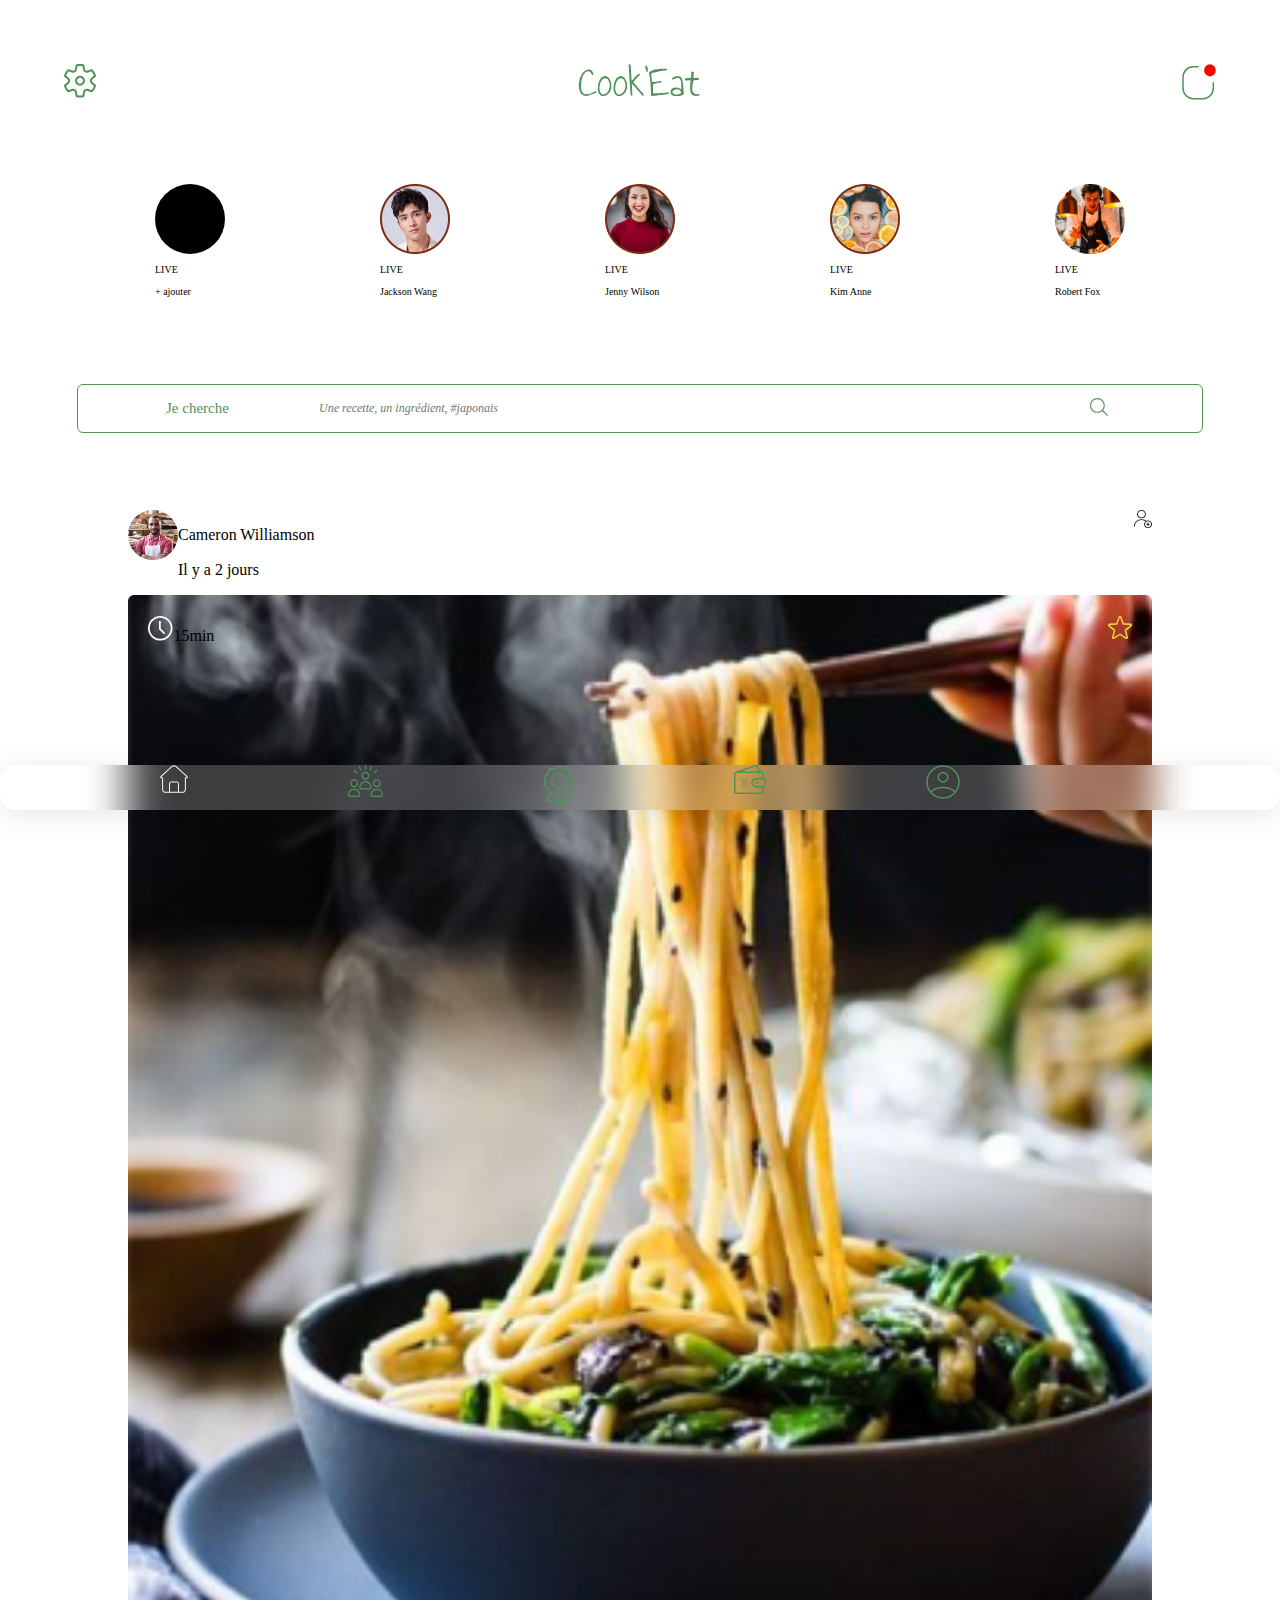
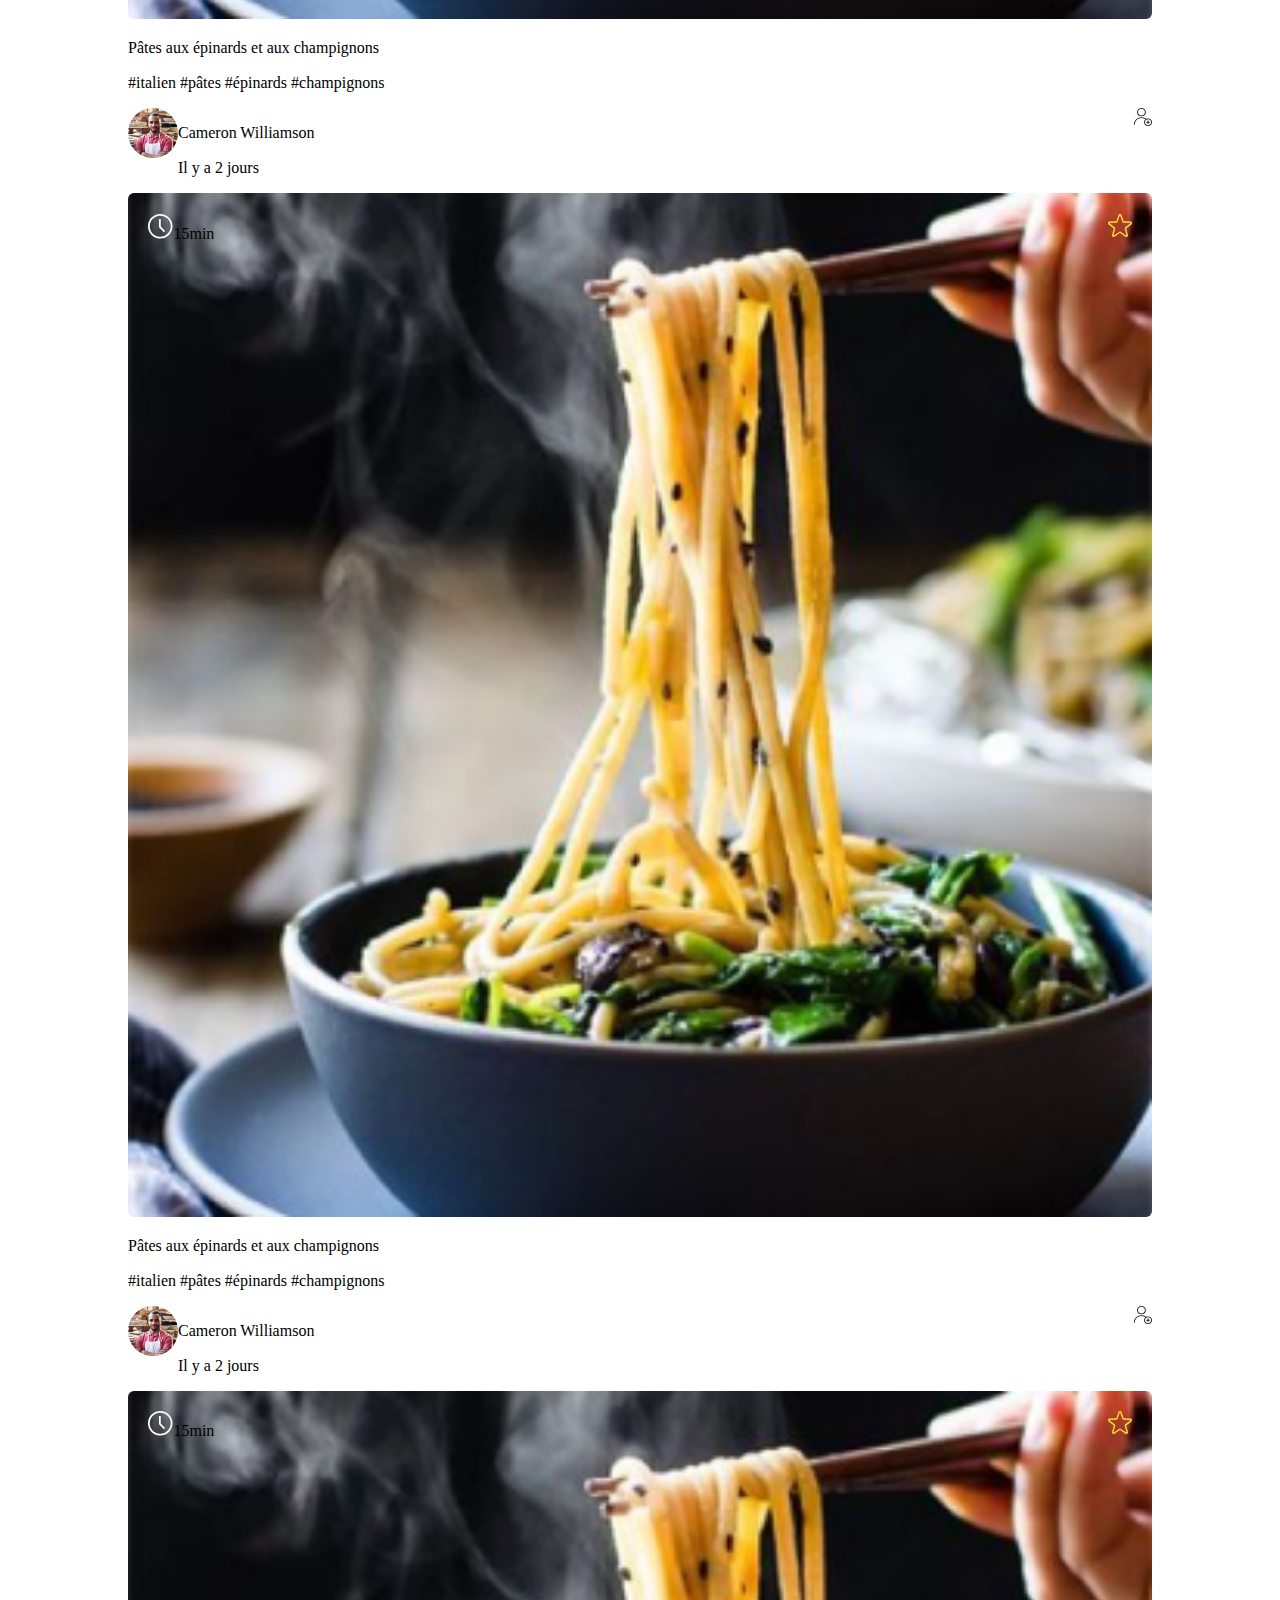
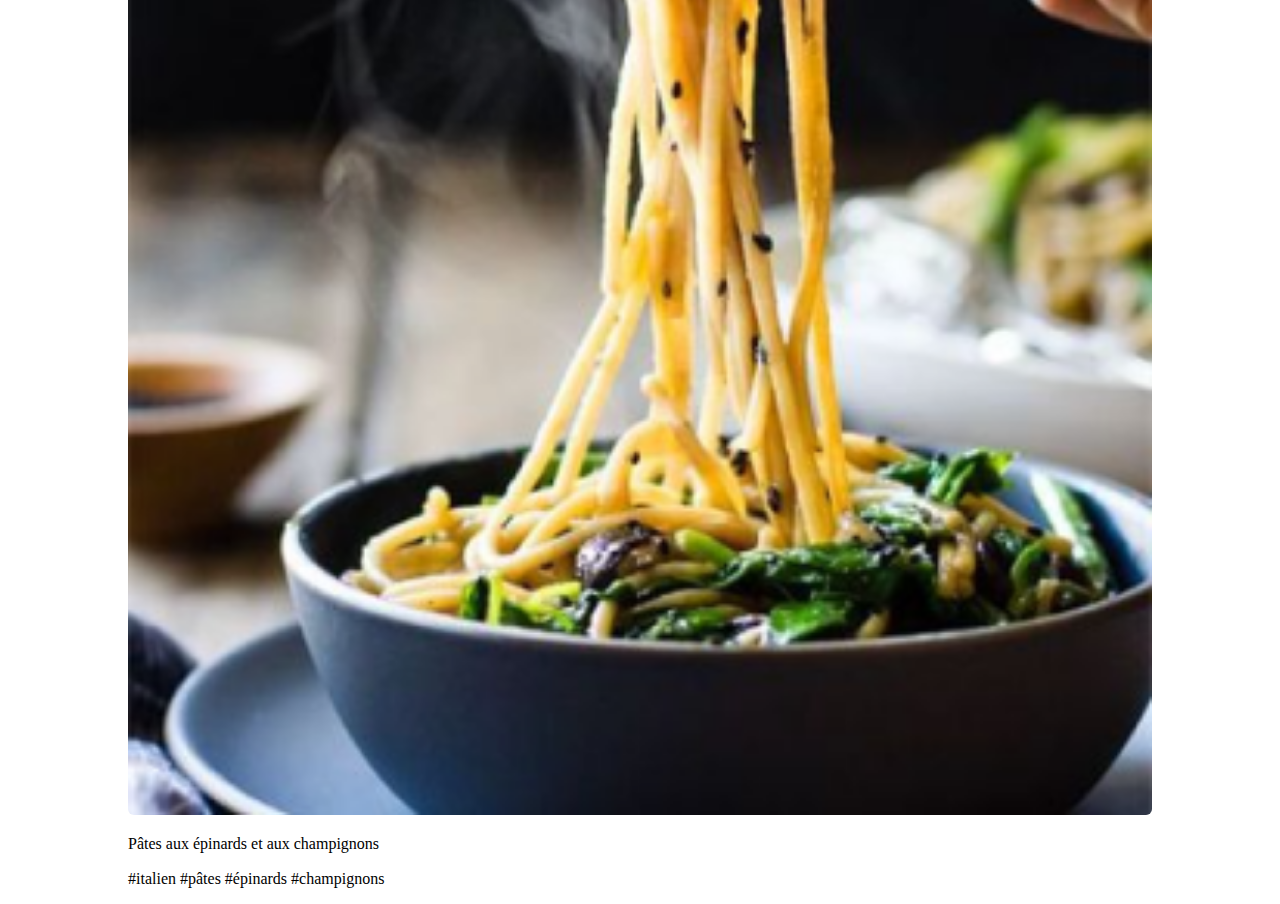
==== commit b631e42a: "small fix menu" ====
--- a/index.html
+++ b/index.html
@@ -32,7 +32,9 @@
                         <li></li>
                     </ul>
                 </div>
-                <nav class="menu">
+                
+        </div>
+        <nav class="menu">
                     <div class="button-home">
                         <svg class="svg-home" width="28" height="28" viewBox="0 0 28 28" fill="#FEFDFD" xmlns="http://www.w3.org/2000/svg">
                             <path d="M27.4779 11.2199L16.2243 1.00714C15.5946 0.443635 14.8025 0.133301 13.9953 0.133301C13.1871 0.133301 12.398 0.444117 11.7736 1.00902L0.505757 11.2229C0.170155 11.5333 0.0452619 12.0308 0.19876 12.5238C0.37083 12.9746 0.767916 13.2658 1.21028 13.2658H2.14195V24.1431C2.14195 26.1963 3.6942 27.8666 5.60236 27.8666H22.3841C24.2923 27.8666 25.8445 26.1963 25.8445 24.1431L25.8443 13.2658H26.7892C27.2401 13.2658 27.6453 12.958 27.7911 12.5147C27.9634 12.0396 27.8366 11.5282 27.4779 11.2199ZM18.0295 26.8377H9.95783V18.7609C9.95783 18.0833 10.4962 17.5105 11.1337 17.5105H16.8674C17.5083 17.5105 18.0294 18.0715 18.0294 18.7609L18.0295 26.8377ZM26.8953 12.1561C26.8825 12.1947 26.8479 12.2363 26.7897 12.2363H25.3666C25.102 12.2363 24.8883 12.4669 24.8883 12.7509V24.1427C24.8883 25.6283 23.7649 26.8371 22.3844 26.8371H18.9856L18.9858 18.7609C18.9858 17.5038 18.0356 16.4813 16.8673 16.4813H11.1337C9.95779 16.4813 9.00136 17.5038 9.00136 18.7609V26.8377H5.60326C4.22218 26.8377 3.09928 25.6289 3.09928 24.1433V12.7514C3.09928 12.4675 2.88557 12.2369 2.62106 12.2369H1.21074C1.14627 12.2369 1.10272 12.1833 1.09546 12.1659C1.07539 12.1016 1.08734 12.0423 1.12556 12.0069L12.3901 1.79654C12.8416 1.38787 13.412 1.16252 13.9955 1.16252C14.5805 1.16252 15.1548 1.38788 15.6104 1.79589L26.8716 12.0151C26.8985 12.0385 26.9256 12.0739 26.8959 12.1568L26.8953 12.1561Z"/>
@@ -74,7 +76,6 @@
                     </div>
                     <div class="container-phone-only-switch&add"></div>
                 </nav>
-        </div>
         <ul class="stories-menu">
             <li class="stories-single-card">
                 <div class="stories-pictures">
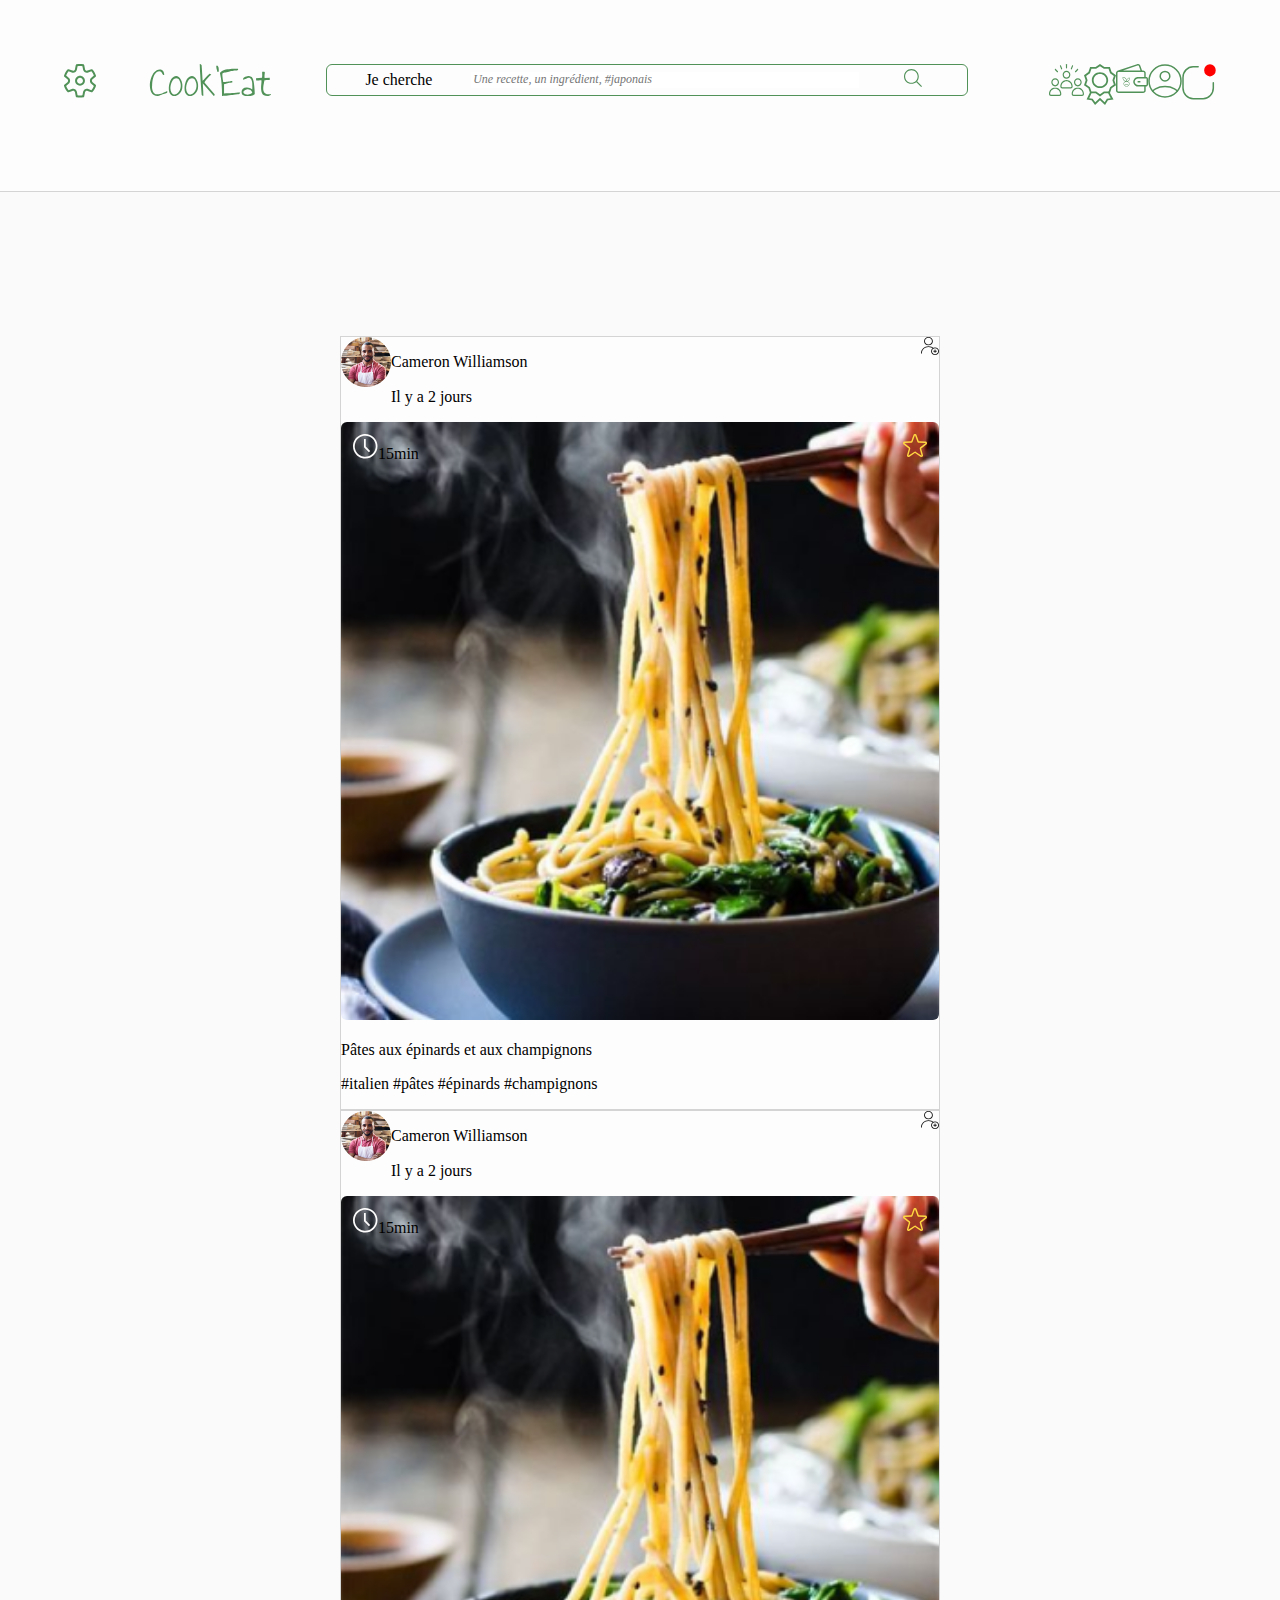
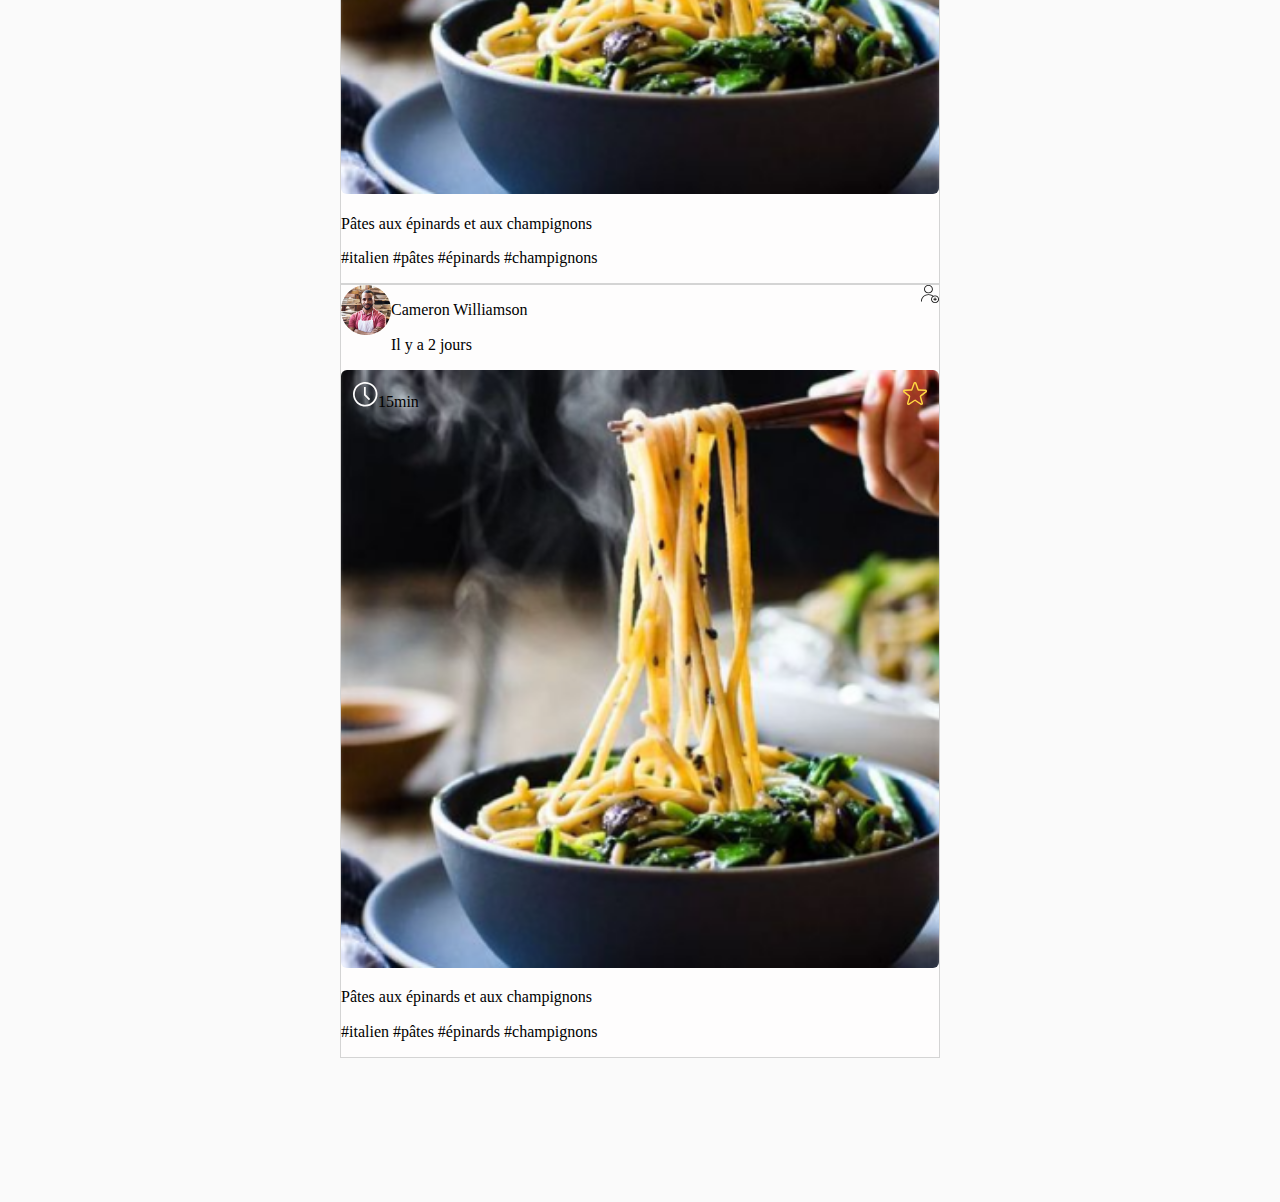
==== commit 49042970: "end of day 2nd" ====
--- a/index.html
+++ b/index.html
@@ -18,105 +18,119 @@
                 </div>
                 <svg class="svg-logo" width="123" height="33" viewBox="0 0 123 33" fill="#519259" xmlns="http://www.w3.org/2000/svg">
                     <path d="M0.824688 20.8711C0.824688 19.9831 0.910625 18.9948 1.0825 17.9062C1.28302 16.7891 1.56948 15.6719 1.94188 14.5547C2.31427 13.4089 2.7726 12.306 3.31688 11.2461C3.88979 10.1576 4.53432 9.19792 5.25047 8.36719C5.99526 7.50781 6.82599 6.82031 7.74266 6.30469C8.68797 5.78906 9.71922 5.53125 10.8364 5.53125C11.6385 5.53125 12.3117 5.6888 12.8559 6.00391C13.4289 6.31901 13.8872 6.73438 14.2309 7.25C14.5747 7.76562 14.8182 8.35286 14.9614 9.01172C15.1333 9.64193 15.2192 10.2865 15.2192 10.9453C14.589 10.9453 14.1164 10.7591 13.8013 10.3867C13.4861 9.98568 13.1854 9.55599 12.8989 9.09766C12.6411 8.61068 12.326 8.18099 11.9536 7.80859C11.6098 7.40755 11.0799 7.20703 10.3638 7.20703C9.41844 7.20703 8.57339 7.46484 7.82859 7.98047C7.11245 8.49609 6.48224 9.16927 5.93797 10C5.3937 10.8021 4.93537 11.7188 4.56297 12.75C4.21922 13.7812 3.93276 14.8125 3.70359 15.8438C3.50307 16.875 3.35984 17.8776 3.27391 18.8516C3.18797 19.7969 3.145 20.599 3.145 21.2578C3.03042 22.2318 3.01609 23.2487 3.10203 24.3086C3.21662 25.3398 3.4601 26.2995 3.8325 27.1875C4.2049 28.0469 4.74917 28.7773 5.46531 29.3789C6.18146 29.9518 7.12677 30.2812 8.30125 30.3672C9.04604 30.3672 9.87677 30.2526 10.7934 30.0234C11.7101 29.7656 12.6124 29.4792 13.5005 29.1641C14.4171 28.8203 15.2908 28.4622 16.1216 28.0898C16.9523 27.6888 17.6541 27.3451 18.227 27.0586V28.7344C18.1984 28.7344 18.0122 28.806 17.6684 28.9492C17.3533 29.0638 16.9236 29.2214 16.3794 29.4219C15.8638 29.6224 15.2622 29.8372 14.5747 30.0664C13.9158 30.2956 13.257 30.5391 12.5981 30.7969C11.9393 31.026 11.2947 31.2552 10.6645 31.4844C10.063 31.6849 9.54734 31.8568 9.11766 32C9.08901 32 9.03172 32 8.94578 32C8.85984 32.0286 8.78823 32.043 8.73094 32.043C7.15542 32.043 5.85203 31.7135 4.82078 31.0547C3.81818 30.3672 3.01609 29.4935 2.41453 28.4336C1.81297 27.3451 1.3976 26.1419 1.16844 24.8242C0.939271 23.4779 0.824688 22.1602 0.824688 20.8711ZM19.8117 24.1367C19.8117 23.4779 19.869 22.7188 19.9836 21.8594C20.0982 20.9714 20.2844 20.0833 20.5422 19.1953C20.8 18.3073 21.1151 17.4336 21.4875 16.5742C21.8885 15.7148 22.3612 14.9557 22.9055 14.2969C23.4497 13.6094 24.0799 13.0651 24.7961 12.6641C25.5122 12.2344 26.3143 12.0195 27.2023 12.0195C28.119 12.0195 28.9641 12.3346 29.7375 12.9648C30.5396 13.5951 31.2128 14.4115 31.757 15.4141C32.3299 16.4167 32.7596 17.5339 33.0461 18.7656C33.3326 19.9974 33.4471 21.2005 33.3898 22.375C33.3898 24.0938 33.0604 25.6263 32.4016 26.9727C31.7427 28.319 30.8977 29.4076 29.8664 30.2383C28.8638 31.069 27.7753 31.6276 26.6008 31.9141C25.4549 32.2005 24.3664 32.1289 23.3352 31.6992C22.3326 31.2409 21.4875 30.3958 20.8 29.1641C20.1411 27.9323 19.8117 26.2565 19.8117 24.1367ZM21.4016 24.3086C21.4875 26.056 21.7883 27.4023 22.3039 28.3477C22.8195 29.293 23.4354 29.9232 24.1516 30.2383C24.8964 30.5247 25.6984 30.5247 26.5578 30.2383C27.4172 29.9518 28.2193 29.4505 28.9641 28.7344C29.7089 27.9896 30.3391 27.0729 30.8547 25.9844C31.399 24.8672 31.6997 23.6211 31.757 22.2461C31.8143 21.2148 31.7284 20.2122 31.4992 19.2383C31.2987 18.2643 30.9979 17.4049 30.5969 16.6602C30.2245 15.8867 29.7518 15.2852 29.1789 14.8555C28.6346 14.3971 28.0044 14.168 27.2883 14.168C26.6008 14.168 25.9849 14.3398 25.4406 14.6836C24.8964 15.0273 24.3951 15.5 23.9367 16.1016C23.507 16.6745 23.1346 17.3333 22.8195 18.0781C22.5044 18.8229 22.2323 19.5677 22.0031 20.3125C21.8026 21.0573 21.6451 21.7878 21.5305 22.5039C21.4445 23.1914 21.4016 23.793 21.4016 24.3086ZM35.5331 24.1367C35.5331 23.4779 35.5904 22.7188 35.705 21.8594C35.8196 20.9714 36.0058 20.0833 36.2636 19.1953C36.5214 18.3073 36.8365 17.4336 37.2089 16.5742C37.6099 15.7148 38.0826 14.9557 38.6269 14.2969C39.1711 13.6094 39.8014 13.0651 40.5175 12.6641C41.2336 12.2344 42.0357 12.0195 42.9238 12.0195C43.8404 12.0195 44.6855 12.3346 45.4589 12.9648C46.261 13.5951 46.9342 14.4115 47.4784 15.4141C48.0514 16.4167 48.481 17.5339 48.7675 18.7656C49.054 19.9974 49.1685 21.2005 49.1113 22.375C49.1113 24.0938 48.7818 25.6263 48.123 26.9727C47.4641 28.319 46.6191 29.4076 45.5878 30.2383C44.5852 31.069 43.4967 31.6276 42.3222 31.9141C41.1764 32.2005 40.0878 32.1289 39.0566 31.6992C38.054 31.2409 37.2089 30.3958 36.5214 29.1641C35.8626 27.9323 35.5331 26.2565 35.5331 24.1367ZM37.123 24.3086C37.2089 26.056 37.5097 27.4023 38.0253 28.3477C38.5409 29.293 39.1568 29.9232 39.873 30.2383C40.6178 30.5247 41.4198 30.5247 42.2792 30.2383C43.1386 29.9518 43.9407 29.4505 44.6855 28.7344C45.4303 27.9896 46.0605 27.0729 46.5761 25.9844C47.1204 24.8672 47.4211 23.6211 47.4784 22.2461C47.5357 21.2148 47.4498 20.2122 47.2206 19.2383C47.0201 18.2643 46.7193 17.4049 46.3183 16.6602C45.9459 15.8867 45.4732 15.2852 44.9003 14.8555C44.356 14.3971 43.7258 14.168 43.0097 14.168C42.3222 14.168 41.7063 14.3398 41.162 14.6836C40.6178 15.0273 40.1165 15.5 39.6581 16.1016C39.2284 16.6745 38.856 17.3333 38.5409 18.0781C38.2258 18.8229 37.9537 19.5677 37.7245 20.3125C37.524 21.0573 37.3665 21.7878 37.2519 22.5039C37.1659 23.1914 37.123 23.793 37.123 24.3086ZM52.6295 30.8398C52.6009 30.2383 52.5293 29.3216 52.4147 28.0898C52.3288 26.8294 52.2285 25.4258 52.1139 23.8789C51.9993 22.3034 51.8847 20.6419 51.7702 18.8945C51.6556 17.1471 51.541 15.5 51.4264 13.9531C51.3405 12.3776 51.2545 10.974 51.1686 9.74219C51.0827 8.48177 51.0254 7.55078 50.9967 6.94922C50.9681 6.69141 50.9394 6.2474 50.9108 5.61719C50.9108 4.95833 50.8965 4.27083 50.8678 3.55469C50.8392 2.8099 50.8105 2.1224 50.7819 1.49219C50.7819 0.833333 50.7819 0.375 50.7819 0.117188C51.1829 0.117188 51.541 0.203125 51.8561 0.375C52.1712 0.518229 52.429 0.776042 52.6295 1.14844C52.6868 1.75 52.7441 2.60938 52.8014 3.72656C52.8873 4.8151 52.9733 6.07552 53.0592 7.50781C53.1452 8.9401 53.2311 10.4727 53.317 12.1055C53.4316 13.7383 53.5319 15.3568 53.6178 16.9609C53.7038 16.8177 53.7897 16.6888 53.8756 16.5742C53.9616 16.4596 54.0189 16.388 54.0475 16.3594C54.3626 16.0156 54.735 15.6146 55.1647 15.1562C55.5944 14.6979 56.0384 14.2253 56.4967 13.7383C56.9837 13.2513 57.4564 12.7786 57.9147 12.3203C58.4017 11.8333 58.8314 11.4036 59.2038 11.0312C59.6048 10.6302 59.9342 10.3151 60.192 10.0859C60.4498 9.85677 60.6074 9.74219 60.6647 9.74219L62.2975 10.5586C61.8105 10.9883 61.2519 11.4896 60.6217 12.0625C59.9915 12.6354 59.3756 13.2513 58.7741 13.9102C58.1725 14.5404 57.5853 15.2135 57.0123 15.9297C56.4681 16.6172 56.0241 17.3047 55.6803 17.9922C55.6803 18.0208 55.666 18.0924 55.6373 18.207C55.6373 18.293 55.6373 18.3646 55.6373 18.4219C55.6373 18.4505 55.6373 18.5221 55.6373 18.6367C55.666 18.7227 55.6803 18.7799 55.6803 18.8086L65.6061 30.3672C65.6061 30.3958 65.6061 30.4531 65.6061 30.5391C65.6347 30.625 65.6491 30.6966 65.6491 30.7539C65.6491 31.2982 65.3626 31.7135 64.7897 32L54.0475 19.625C54.0189 19.5964 53.9759 19.5534 53.9186 19.4961C53.8899 19.4102 53.847 19.3242 53.7897 19.2383L54.2623 27.5742C54.2623 27.7174 54.2623 27.9896 54.2623 28.3906C54.291 28.7917 54.3053 29.2357 54.3053 29.7227C54.334 30.181 54.3483 30.625 54.3483 31.0547C54.3769 31.4557 54.3913 31.7279 54.3913 31.8711C54.0189 31.8711 53.6751 31.7995 53.36 31.6562C53.0449 31.4844 52.8014 31.2122 52.6295 30.8398ZM67.2337 2.30859C67.2337 2.16536 67.3483 1.99349 67.5775 1.79297C67.8067 1.59245 67.9785 1.49219 68.0931 1.49219C68.8093 1.95052 69.2676 2.56641 69.4681 3.33984C69.6686 4.08464 69.7689 4.85807 69.7689 5.66016C69.7689 5.83203 69.7689 6.04688 69.7689 6.30469C69.7976 6.53385 69.7976 6.77734 69.7689 7.03516C69.7403 7.26432 69.6543 7.47917 69.5111 7.67969C69.3965 7.88021 69.196 8.02344 68.9095 8.10938C68.6804 8.02344 68.4655 7.70833 68.265 7.16406C68.0645 6.61979 67.8783 6.01823 67.7064 5.35938C67.5632 4.70052 67.4486 4.07031 67.3627 3.46875C67.2767 2.86719 67.2337 2.48047 67.2337 2.30859ZM70.9239 8.88281C71.3822 8.22396 71.9838 7.66536 72.7286 7.20703C73.502 6.72005 74.3471 6.31901 75.2637 6.00391C76.2091 5.6888 77.2117 5.44531 78.2716 5.27344C79.3601 5.10156 80.42 4.97266 81.4512 4.88672C82.4825 4.80078 83.4851 4.74349 84.4591 4.71484C85.433 4.6862 86.2924 4.67188 87.0372 4.67188C87.0945 4.67188 87.2234 4.6862 87.4239 4.71484C87.6244 4.71484 87.8393 4.72917 88.0684 4.75781C88.2976 4.75781 88.4981 4.75781 88.67 4.75781C88.8705 4.75781 89.0137 4.75781 89.0997 4.75781C89.2143 5.38802 89.1427 5.83203 88.8848 6.08984C88.6557 6.31901 88.3406 6.46224 87.9395 6.51953C87.5671 6.54818 87.1661 6.53385 86.7364 6.47656C86.3067 6.39062 85.9916 6.3763 85.7911 6.43359C85.5046 6.46224 85.0463 6.54818 84.4161 6.69141C83.8145 6.80599 83.1414 6.94922 82.3966 7.12109C81.6518 7.26432 80.8497 7.4362 79.9903 7.63672C79.1596 7.80859 78.3575 7.98047 77.5841 8.15234C76.8393 8.29557 76.1661 8.4388 75.5645 8.58203C74.963 8.72526 74.519 8.82552 74.2325 8.88281C73.7742 9.05469 73.5164 9.26953 73.4591 9.52734C73.4018 9.78516 73.3731 10.0859 73.3731 10.4297C73.3731 11.0312 73.4018 11.7044 73.4591 12.4492C73.545 13.194 73.6309 13.9388 73.7169 14.6836C73.8315 15.3997 73.9317 16.0586 74.0177 16.6602C74.1322 17.2617 74.2039 17.7057 74.2325 17.9922C74.3471 18.0208 74.5619 18.0352 74.877 18.0352C75.1921 18.0352 75.407 18.0352 75.5216 18.0352C76.1804 18.0352 76.8249 17.9779 77.4552 17.8633C78.0854 17.7487 78.7156 17.6198 79.3458 17.4766C79.976 17.3333 80.6205 17.2188 81.2794 17.1328C81.9382 17.0182 82.6114 16.9609 83.2989 16.9609V18.5508C83.0124 18.5508 82.6114 18.5794 82.0958 18.6367C81.5802 18.6654 81.0072 18.737 80.377 18.8516C79.7755 18.9661 79.1596 19.0951 78.5294 19.2383C77.8992 19.3529 77.3262 19.4818 76.8106 19.625C76.295 19.7682 75.8653 19.9115 75.5216 20.0547C75.2065 20.1979 75.0489 20.3411 75.0489 20.4844V29.4219C76.3953 29.4219 77.7273 29.3789 79.045 29.293C80.3914 29.207 81.7377 29.1211 83.0841 29.0352C84.4304 28.9206 85.7768 28.8203 87.1231 28.7344C88.4695 28.6484 89.8158 28.6055 91.1622 28.6055C91.1622 28.9492 91.0476 29.2357 90.8184 29.4648C90.5893 29.6654 90.3171 29.8372 90.002 29.9805C89.7156 30.0951 89.4005 30.181 89.0567 30.2383C88.713 30.2956 88.4552 30.3385 88.2833 30.3672C88.1687 30.3958 87.8106 30.4388 87.2091 30.4961C86.6075 30.5534 85.8627 30.6393 84.9747 30.7539C84.0867 30.8685 83.0984 30.9831 82.0098 31.0977C80.9213 31.2122 79.8471 31.3268 78.7872 31.4414C77.7273 31.556 76.7247 31.6706 75.7794 31.7852C74.8341 31.8711 74.0463 31.9427 73.4161 32C73.3302 32.0286 73.2012 32.043 73.0294 32.043C73.0294 28.2044 72.9005 24.3372 72.6427 20.4414C72.4135 16.5169 71.8406 12.6641 70.9239 8.88281ZM92.575 28.3047C92.575 26.6719 93.019 25.4831 93.907 24.7383C94.8237 23.9935 96.0125 23.6211 97.4734 23.6211C98.0464 23.6211 98.5763 23.6354 99.0633 23.6641C99.5789 23.6927 100.066 23.7643 100.524 23.8789C100.983 23.9935 101.427 24.1654 101.856 24.3945C102.315 24.6237 102.787 24.9531 103.274 25.3828C103.274 25.2969 103.274 25.125 103.274 24.8672C103.303 24.5807 103.317 24.2799 103.317 23.9648C103.317 23.6497 103.317 23.3633 103.317 23.1055C103.317 22.819 103.317 22.6185 103.317 22.5039C103.289 21.9883 103.274 21.3294 103.274 20.5273C103.274 19.6966 103.203 18.8516 103.059 17.9922C102.945 17.1328 102.687 16.3164 102.286 15.543C101.914 14.7695 101.298 14.1823 100.438 13.7812C99.8367 13.7812 99.2781 13.8815 98.7625 14.082C98.2469 14.2826 97.7312 14.4974 97.2156 14.7266C96.7 14.9557 96.1844 15.1706 95.6687 15.3711C95.1531 15.543 94.5945 15.6289 93.993 15.6289C93.993 14.9128 94.2078 14.3255 94.6375 13.8672C95.0958 13.3802 95.6401 13.0078 96.2703 12.75C96.9005 12.4922 97.5594 12.3203 98.2469 12.2344C98.9344 12.1484 99.5359 12.1055 100.052 12.1055C100.567 12.1914 101.04 12.2917 101.47 12.4062C101.928 12.5208 102.343 12.75 102.716 13.0938C103.117 13.4375 103.475 13.9674 103.79 14.6836C104.134 15.3711 104.42 16.3451 104.649 17.6055C104.907 18.8659 105.122 20.4701 105.294 22.418C105.494 24.3372 105.652 26.7005 105.766 29.5078C105.824 29.8802 105.695 30.2096 105.38 30.4961C105.093 30.7539 104.692 30.9831 104.177 31.1836C103.661 31.3555 103.074 31.513 102.415 31.6562C101.785 31.7708 101.14 31.8568 100.481 31.9141C99.8224 31.9714 99.1922 32.0143 98.5906 32.043C97.9891 32.0716 97.4878 32.0859 97.0867 32.0859C96.5711 32.0859 96.0411 32 95.4969 31.8281C94.9812 31.6562 94.4943 31.4128 94.0359 31.0977C93.6062 30.7539 93.2482 30.3529 92.9617 29.8945C92.7039 29.4076 92.575 28.8776 92.575 28.3047ZM98.1609 25.2969C96.7286 25.6979 95.726 26.1849 95.1531 26.7578C94.5802 27.3021 94.3224 27.832 94.3797 28.3477C94.4656 28.8633 94.8094 29.3359 95.4109 29.7656C96.0125 30.1667 96.743 30.4388 97.6023 30.582C98.4617 30.6966 99.3927 30.625 100.395 30.3672C101.398 30.0807 102.358 29.5365 103.274 28.7344C102.93 27.9036 102.587 27.2734 102.243 26.8438C101.899 26.3854 101.527 26.0417 101.126 25.8125C100.725 25.5833 100.281 25.4401 99.7937 25.3828C99.3068 25.3255 98.7625 25.2969 98.1609 25.2969ZM112.507 16.4023C112.25 16.3164 111.891 16.2878 111.433 16.3164C111.003 16.3164 110.531 16.3451 110.015 16.4023C109.528 16.431 109.056 16.474 108.597 16.5312C108.139 16.5885 107.752 16.6172 107.437 16.6172C107.294 16.6172 107.194 16.4167 107.136 16.0156C107.108 15.5859 107.05 15.013 106.964 14.2969L113.023 13.8672C113.109 12.8646 113.166 12.1484 113.195 11.7188C113.223 11.2891 113.223 10.931 113.195 10.6445C113.195 10.3294 113.181 9.98568 113.152 9.61328C113.152 9.21224 113.152 8.59635 113.152 7.76562C113.897 7.65104 114.455 7.6224 114.828 7.67969C115.229 7.70833 115.501 7.80859 115.644 7.98047C115.787 8.15234 115.845 8.41016 115.816 8.75391C115.816 9.06901 115.773 9.47005 115.687 9.95703C115.63 10.444 115.572 11.0312 115.515 11.7188C115.487 12.4062 115.515 13.1797 115.601 14.0391L120.757 13.8672V15.9727C120.528 15.9727 120.17 15.987 119.683 16.0156C119.196 16.0443 118.666 16.0729 118.093 16.1016C117.549 16.1302 117.033 16.1589 116.546 16.1875C116.088 16.2161 115.744 16.2734 115.515 16.3594C115.286 17.3906 115.042 18.4935 114.785 19.668C114.527 20.8424 114.355 22.0026 114.269 23.1484C114.183 24.2943 114.212 25.3685 114.355 26.3711C114.498 27.3451 114.856 28.1615 115.429 28.8203C116.002 29.4505 116.819 29.8945 117.878 30.1523C118.938 30.3815 120.342 30.2956 122.089 29.8945C122.032 30.3242 121.86 30.6823 121.574 30.9688C121.316 31.2266 121.001 31.4414 120.628 31.6133C120.285 31.7565 119.912 31.8711 119.511 31.957C119.11 32.0143 118.752 32.043 118.437 32.043C116.976 32.043 115.816 31.7852 114.957 31.2695C114.097 30.7253 113.453 30.0234 113.023 29.1641C112.593 28.3047 112.321 27.3307 112.207 26.2422C112.092 25.125 112.049 23.9935 112.078 22.8477C112.135 21.7018 112.221 20.5703 112.335 19.4531C112.45 18.3359 112.507 17.319 112.507 16.4023Z"/>
-                </svg>                    
-                <div class="button-notifications">
-                    <svg class="svg-notif" width="34" height="36" viewBox="0 0 34 36" fill="none" xmlns="http://www.w3.org/2000/svg">
-                        <path d="M27.9471 11.6371C29.2872 11.6371 30.5723 11.0767 31.5198 10.0793C32.4674 9.08188 32.9997 7.72909 32.9997 6.31853C32.9997 4.90797 32.4674 3.55518 31.5198 2.55776C30.5723 1.56034 29.2872 1 27.9471 1C26.6071 1 25.3219 1.56034 24.3744 2.55776C23.4269 3.55518 22.8945 4.90797 22.8945 6.31853C22.8945 7.72909 23.4269 9.08188 24.3744 10.0793C25.3219 11.0767 26.6071 11.6371 27.9471 11.6371Z" fill="#FF0000" stroke="#FF0000" stroke-width="1.5" stroke-linecap="round" stroke-linejoin="round"/>
-                        <path d="M31.3156 18.7286V24.0472C31.3156 26.8683 30.2509 29.5739 28.3558 31.5687C26.4607 33.5636 23.8904 34.6843 21.2104 34.6843H11.1052C8.42513 34.6843 5.85483 33.5636 3.95974 31.5687C2.06465 29.5739 1 26.8683 1 24.0472V13.4101C1 10.5889 2.06465 7.88333 3.95974 5.88849C5.85483 3.89364 8.42513 2.77295 11.1052 2.77295H16.1578" stroke="#519259" stroke-width="1.5" stroke-linecap="round" stroke-linejoin="round"/>
-                        </svg>                        
-                    <ul class="container-notifications">
-                        <li></li>
-                        <li></li>
-                        <li></li>
-                        <li></li>
-                        <li></li>
-                    </ul>
-                </div>
-                
+                </svg>
+                <form class= "desk-search-bar" action="#">
+                    <p>Je cherche</p>
+                    <input class="input-search" type="text" outline="none" placeholder="Une recette, un ingrédient, #japonais">
+                    <button  class="button-search">
+                        <svg width="18" height="18" viewBox="0 0 18 18" fill="#519259" xmlns="http://www.w3.org/2000/svg">
+                            <path d="M7.39063 14.7816C3.29736 14.7816 0 11.4842 0 7.39081C0 3.29744 3.29736 0 7.39063 0C11.4839 0 14.7813 3.29744 14.7813 7.39081C14.7813 11.4842 11.4839 14.7816 7.39063 14.7816ZM7.39063 1.13705C3.92272 1.13705 1.13702 3.92282 1.13702 7.39081C1.13702 10.8588 3.92272 13.6446 7.39063 13.6446C10.8585 13.6446 13.6442 10.8588 13.6442 7.39081C13.6442 3.92282 10.8585 1.13705 7.39063 1.13705Z"/>
+                            <path d="M12.8947 12.0908L17.9999 17.1962L17.196 18.0001L12.0908 12.8947L12.8947 12.0908Z"/>
+                        </svg>
+                    </button>
+                </form>
+                <div class="menu-container">
+                    <nav class="menu">
+                                <div class="button-home">
+                                    <svg class="svg-home" width="28" height="28" viewBox="0 0 28 28" fill="#FEFDFD" xmlns="http://www.w3.org/2000/svg">
+                                        <path d="M27.4779 11.2199L16.2243 1.00714C15.5946 0.443635 14.8025 0.133301 13.9953 0.133301C13.1871 0.133301 12.398 0.444117 11.7736 1.00902L0.505757 11.2229C0.170155 11.5333 0.0452619 12.0308 0.19876 12.5238C0.37083 12.9746 0.767916 13.2658 1.21028 13.2658H2.14195V24.1431C2.14195 26.1963 3.6942 27.8666 5.60236 27.8666H22.3841C24.2923 27.8666 25.8445 26.1963 25.8445 24.1431L25.8443 13.2658H26.7892C27.2401 13.2658 27.6453 12.958 27.7911 12.5147C27.9634 12.0396 27.8366 11.5282 27.4779 11.2199ZM18.0295 26.8377H9.95783V18.7609C9.95783 18.0833 10.4962 17.5105 11.1337 17.5105H16.8674C17.5083 17.5105 18.0294 18.0715 18.0294 18.7609L18.0295 26.8377ZM26.8953 12.1561C26.8825 12.1947 26.8479 12.2363 26.7897 12.2363H25.3666C25.102 12.2363 24.8883 12.4669 24.8883 12.7509V24.1427C24.8883 25.6283 23.7649 26.8371 22.3844 26.8371H18.9856L18.9858 18.7609C18.9858 17.5038 18.0356 16.4813 16.8673 16.4813H11.1337C9.95779 16.4813 9.00136 17.5038 9.00136 18.7609V26.8377H5.60326C4.22218 26.8377 3.09928 25.6289 3.09928 24.1433V12.7514C3.09928 12.4675 2.88557 12.2369 2.62106 12.2369H1.21074C1.14627 12.2369 1.10272 12.1833 1.09546 12.1659C1.07539 12.1016 1.08734 12.0423 1.12556 12.0069L12.3901 1.79654C12.8416 1.38787 13.412 1.16252 13.9955 1.16252C14.5805 1.16252 15.1548 1.38788 15.6104 1.79589L26.8716 12.0151C26.8985 12.0385 26.9256 12.0739 26.8959 12.1568L26.8953 12.1561Z"/>
+                                    </svg>    
+                                </div>
+                                <div class="button-community">
+                                    <svg class="svg-community" width="35" height="32" viewBox="0 0 35 32" fill="#519259" xmlns="http://www.w3.org/2000/svg">
+                                        <path d="M6.16425 22.4006C8.29613 22.4006 10.0306 20.5752 10.0306 18.3316C10.0306 16.0883 8.29613 14.2632 6.16425 14.2632C4.03237 14.2632 2.29785 16.0886 2.29785 18.3316C2.29785 20.5755 4.03237 22.4006 6.16425 22.4006ZM6.16425 15.4908C7.653 15.4908 8.86391 16.7652 8.86391 18.3316C8.86391 19.8983 7.65293 21.1727 6.16425 21.1727C4.67556 21.1727 3.46459 19.8983 3.46459 18.3316C3.46459 16.7651 4.67556 15.4908 6.16425 15.4908Z" fill="#519259"/>
+                                        <path d="M6.16436 23.5166C2.76537 23.5166 0 26.4271 0 30.004C0 31.1045 0.850979 32 1.89668 32H10.4322C11.4779 32 12.3284 31.1045 12.3284 30.004C12.3284 26.4272 9.56306 23.5166 6.16401 23.5166H6.16436ZM10.4325 30.7721H1.89703C1.49446 30.7721 1.16702 30.4276 1.16702 30.0039C1.16702 27.1039 3.40906 24.7444 6.16463 24.7444C8.92021 24.7444 11.1622 27.1039 11.1622 30.0039C11.1622 30.4275 10.8348 30.7721 10.4328 30.7721H10.4325Z" fill="#519259"/>
+                                        <path d="M17.5002 14.8093C19.632 14.8093 21.3665 12.9839 21.3665 10.7409C21.3665 8.49729 19.632 6.67188 17.5002 6.67188C15.3683 6.67188 13.6338 8.49729 13.6338 10.7409C13.6338 12.9842 15.3683 14.8093 17.5002 14.8093ZM17.5002 7.89946C18.9889 7.89946 20.1998 9.1739 20.1998 10.7406C20.1998 12.3068 18.9888 13.5814 17.5002 13.5814C16.0115 13.5814 14.8005 12.307 14.8005 10.7406C14.8005 9.17383 16.0115 7.89946 17.5002 7.89946Z" fill="#519259"/>
+                                        <path d="M23.6646 22.4139C23.6646 18.8368 20.8993 15.9263 17.5003 15.9263C14.1012 15.9263 11.3359 18.8365 11.3359 22.4139C11.3359 23.5145 12.1869 24.41 13.2321 24.41H21.7676C22.8139 24.4097 23.6643 23.5144 23.6643 22.4139H23.6646ZM21.7684 23.1822H13.2323C12.8297 23.1822 12.5028 22.8376 12.5028 22.4139C12.5028 19.514 14.7449 17.1539 17.5004 17.1539C20.256 17.1539 22.498 19.5137 22.498 22.4139C22.498 22.8376 22.1706 23.1822 21.7686 23.1822H21.7684Z" fill="#519259"/>
+                                        <path d="M28.8352 22.4006C30.9671 22.4006 32.7016 20.5752 32.7016 18.3316C32.7016 16.0883 30.9671 14.2632 28.8352 14.2632C26.7033 14.2632 24.9688 16.0886 24.9688 18.3316C24.9688 20.5755 26.7033 22.4006 28.8352 22.4006ZM28.8352 15.4908C30.3239 15.4908 31.5349 16.7652 31.5349 18.3316C31.5349 19.8983 30.3239 21.1727 28.8352 21.1727C27.3465 21.1727 26.1355 19.8983 26.1355 18.3316C26.1355 16.7651 27.3465 15.4908 28.8352 15.4908Z" fill="#519259"/>
+                                        <path d="M28.8362 23.5166C25.4372 23.5166 22.6719 26.4265 22.6719 30.004C22.6719 31.1045 23.5229 32 24.5681 32H33.1036C34.1493 32 35.0002 31.1045 35.0002 30.004C35.0002 26.4272 32.2349 23.5166 28.8359 23.5166H28.8362ZM33.1038 30.7721H24.5683C24.1658 30.7721 23.8389 30.4276 23.8389 30.0039C23.8389 27.1039 26.0809 24.7444 28.8365 24.7444C31.5921 24.7444 33.8341 27.1039 33.8341 30.0039C33.8341 30.4275 33.5067 30.7721 33.1041 30.7721H33.1038Z" fill="#519259"/>
+                                        <path d="M17.5002 4.40814C17.8225 4.40814 18.0835 4.13322 18.0835 3.79436V0.613781C18.0835 0.274917 17.8225 0 17.5002 0C17.178 0 16.917 0.274917 16.917 0.613781V3.79436C16.917 4.13294 17.178 4.40814 17.5002 4.40814Z" fill="#519259"/>
+                                        <path d="M26.4944 8.32903C26.6438 8.32903 26.793 8.26936 26.907 8.14947L29.044 5.90053C29.2718 5.66073 29.2718 5.27219 29.044 5.03239C28.8161 4.79259 28.4469 4.79259 28.219 5.03239L26.082 7.28133C25.8542 7.52113 25.8542 7.90966 26.082 8.14947C26.1957 8.26908 26.3449 8.32903 26.4944 8.32903H26.4944Z" fill="#519259"/>
+                                        <path d="M8.09285 8.14958C8.20678 8.26949 8.35625 8.32915 8.50545 8.32915C8.65492 8.32915 8.80412 8.26948 8.91806 8.14958C9.14592 7.90978 9.14592 7.52123 8.91806 7.28141L6.781 5.03239C6.55314 4.79259 6.18393 4.79259 5.95606 5.03239C5.72819 5.2722 5.72819 5.66075 5.95606 5.90056L8.09285 8.14958Z" fill="#519259"/>
+                                        <path d="M12.0927 5.04773C12.1857 5.28382 12.403 5.42685 12.6317 5.42685C12.706 5.42685 12.7817 5.412 12.8549 5.38031C13.1525 5.25071 13.2936 4.89157 13.1707 4.57808L12.014 1.63964C11.8909 1.32619 11.5493 1.17717 11.2517 1.30734C10.9541 1.43695 10.8131 1.79609 10.936 2.10957L12.0927 5.04773Z" fill="#519259"/>
+                                        <path d="M22.1444 5.38007C22.2177 5.41204 22.2931 5.4266 22.3677 5.4266C22.5963 5.4266 22.8136 5.28387 22.9067 5.04749L24.0633 2.10908C24.1865 1.79562 24.0454 1.43678 23.7476 1.30686C23.4492 1.17668 23.1087 1.3257 22.9853 1.63915L21.8286 4.57756C21.7055 4.89102 21.8471 5.24986 22.1444 5.38001L22.1444 5.38007Z" fill="#519259"/>
+                                    </svg> 
+                                </div>
+                                <div class="button-challenge">
+                                    <svg class="svg-challenge" width="32" height="41" viewBox="0 0 32 41" fill="#519259" xmlns="http://www.w3.org/2000/svg">
+                                        <path d="M32 21.2356L30.3282 16.2244L32 11.2098L27.5918 8.0997L25.8876 3.09718L20.4295 3.07253L15.9998 0L11.5701 3.07443L6.11196 3.09908L4.40775 8.0997L0 11.2074L1.67182 16.222L0 21.2332L4.40775 24.3444L5.86133 28.6071L2.56358 35.6113L7.58744 36.3406L11.0469 40.9382L15.9998 36.1586L21.0163 41L23.9741 36.3445L29.5086 35.6223L25.9891 29.0457L27.5899 24.3448L32 21.2356ZM22.8771 34.7162L20.6731 38.1866L15.9997 33.6805L11.2647 38.25L8.61024 34.7197L5.21231 34.2271L7.50708 29.3525L11.5717 29.3701L15.9997 32.4465L20.4293 29.3686L24.114 29.3545L26.7157 34.215L22.8771 34.7162ZM24.6993 27.223L23.936 27.6033L19.8406 27.6209L15.9998 30.2869L12.1606 27.6209L7.61292 27.6033L7.39675 27.507L5.95211 23.265L2.13119 20.5673L3.58113 16.222L2.13119 11.8753L5.95211 9.18113L7.42925 4.84297L12.1606 4.82185L15.9998 2.15978L19.839 4.82425L24.5704 4.84538L26.0476 9.18354L29.8685 11.8777L28.4185 16.2244L29.8685 20.5697L26.0476 23.2638L24.6993 27.223Z" fill="#519259"/>
+                                        <path d="M15.9986 8.3374C11.4907 8.3374 7.82227 11.8747 7.82227 16.225C7.82227 20.5718 11.4907 24.1127 15.9986 24.1127C20.5065 24.1127 24.1749 20.5718 24.1749 16.225C24.1749 11.8728 20.5065 8.3374 15.9986 8.3374ZM15.9986 22.3599C12.4921 22.3599 9.63922 19.6078 9.63922 16.225C9.63922 12.8423 12.4921 10.0902 15.9986 10.0902C19.5051 10.0902 22.3579 12.8423 22.3579 16.225C22.3579 19.6082 19.5051 22.3599 15.9986 22.3599Z" fill="#519259"/>
+                                    </svg>                            
+                                </div>                    
+                                <div class="button-wallet">
+                                    <svg class="svg-wallet" width="32" height="30" viewBox="0 0 32 30"  fill="#519259" xmlns="http://www.w3.org/2000/svg">
+                                        <path d="M27.0443 29.0497H2.67C1.97232 29.0533 1.30101 28.7849 0.798296 28.301C0.548583 28.0652 0.349337 27.7812 0.212109 27.4662C0.0752098 27.1516 0.00296413 26.8122 0 26.4689V8.96398C0.0039585 8.62064 0.0768616 8.28191 0.213755 7.96724C0.350983 7.65258 0.549571 7.36861 0.798296 7.1318C1.14533 6.79538 1.57812 6.56022 2.04948 6.45204L21.0047 0.137952C21.6516 -0.0780812 22.3562 -0.0391657 22.975 0.246129C23.2904 0.386307 23.5738 0.588814 23.809 0.8408C24.0445 1.09312 24.2266 1.38995 24.3447 1.71385L26.0392 6.38315H27.0246C27.7219 6.37953 28.3935 6.648 28.8963 7.13185C29.1437 7.36899 29.3409 7.6533 29.4762 7.96794C29.6114 8.2826 29.6824 8.62165 29.6847 8.96402V12.9044H29.783C30.066 12.8968 30.3477 12.9469 30.6106 13.0522C30.8798 13.1508 31.1249 13.3051 31.3298 13.5053C31.5445 13.7006 31.7154 13.939 31.8325 14.2046C31.9473 14.4651 32.0044 14.7474 31.9997 15.0321V20.3812C31.9984 20.6645 31.9404 20.9448 31.8285 21.2054C31.7167 21.4659 31.5541 21.7014 31.3496 21.898C30.9359 22.2931 30.3847 22.5121 29.8127 22.5088H29.6847V26.4489C29.6837 26.7932 29.6134 27.1339 29.4782 27.4502C29.3426 27.7668 29.145 28.0528 28.8963 28.2909C28.3985 28.7711 27.7358 29.0422 27.044 29.0495L27.0443 29.0497ZM2.35417 7.90061C2.15525 7.95338 1.97217 8.05496 1.82241 8.19613C1.71586 8.29442 1.63075 8.41315 1.57137 8.54541C1.51199 8.67734 1.48032 8.81982 1.47735 8.96461V26.4695C1.48032 26.6143 1.51199 26.7568 1.57137 26.8891C1.63075 27.021 1.71585 27.1397 1.82241 27.238C2.05035 27.4554 2.35417 27.5758 2.66951 27.5728H27.0438C27.3591 27.5758 27.6629 27.4554 27.8912 27.238C27.9961 27.1391 28.0799 27.0203 28.1376 26.8881C28.195 26.7562 28.2254 26.6137 28.226 26.4695V22.5292H22.2358C22.085 22.5391 21.9336 22.5391 21.7829 22.5292C21.0617 22.4704 20.3628 22.2554 19.7333 21.8989L19.4872 21.7511C18.6711 21.2323 18.0295 20.481 17.6449 19.5937C17.2619 18.7167 17.1619 17.7424 17.3589 16.806C17.5159 16.1065 17.824 15.4495 18.2615 14.8812C18.6989 14.3129 19.2551 13.8469 19.8911 13.5157C20.3608 13.2713 20.8662 13.1018 21.3887 13.0134C21.6704 12.955 21.9584 12.9319 22.2456 12.9445H28.2655V9.00443C28.2645 8.8603 28.2345 8.71782 28.1768 8.58556C28.1194 8.45363 28.0353 8.33457 27.9304 8.23595C27.7024 8.01827 27.3986 7.89822 27.0833 7.90085H2.68876C2.58089 7.88667 2.47137 7.88667 2.3635 7.90085L2.35417 7.90061ZM22.2358 21.042H29.8714C30.0614 21.0466 30.2458 20.9757 30.3837 20.8447C30.4451 20.786 30.4939 20.7158 30.5279 20.6379C30.5615 20.5601 30.5796 20.4767 30.5806 20.3916V15.0428C30.5836 14.961 30.5664 14.8802 30.5315 14.8063C30.5011 14.7229 30.4503 14.6483 30.3837 14.5896C30.3124 14.5293 30.2326 14.4798 30.1472 14.4419C30.0551 14.4105 29.9588 14.3937 29.8615 14.3927H22.2358C21.3164 14.3957 20.4326 14.7476 19.763 15.3776C19.4424 15.6771 19.1867 16.0395 19.0119 16.4419C18.8371 16.8443 18.7467 17.2783 18.7467 17.7173C18.7467 18.1559 18.8371 18.59 19.0119 18.9924C19.1867 19.3948 19.4424 19.7572 19.763 20.0567C20.4297 20.6909 21.3154 21.0438 22.2358 21.0419L22.2358 21.042ZM6.97516 6.38417H24.5024L22.9948 2.21716C22.9427 2.07831 22.8638 1.951 22.7622 1.84282C22.661 1.73464 22.5389 1.64756 22.4037 1.58688C22.1061 1.46947 21.7752 1.46947 21.4777 1.58688L6.97516 6.38417ZM24.3841 18.4617H21.606V16.9841H24.3841V18.4617Z"/>
+                                        <path d="M12.9102 18.1983C12.5252 17.8556 12.0619 17.61 11.5784 17.4798C12.3096 17.2694 12.9861 16.8129 13.4084 15.9958C13.7114 15.4091 13.8744 14.7217 13.8669 14.0595C13.8662 13.9963 13.8392 13.9357 13.7938 13.8941C13.7455 13.8501 13.6912 13.8003 13.185 13.8665C12.8007 13.9178 12.4356 14.0306 12.1001 14.2018C11.3679 14.5751 10.8204 15.2105 10.5724 15.9656C10.5512 15.8733 10.5275 15.7818 10.5008 15.6915C10.1453 14.4908 9.17203 13.6016 7.89726 13.3129C7.88723 13.3105 6.85997 13.1114 6.6851 13.2591C6.6353 13.3012 6.60352 13.3698 6.60352 13.4368C6.60352 13.8292 6.66246 14.2484 6.77899 14.6828C7.17048 16.1429 8.14458 17.1518 9.4745 17.4945C9.01078 17.6282 8.56802 17.8684 8.19746 18.1981C7.83885 18.5173 7.6114 18.8675 7.52126 19.239C7.40778 19.7059 7.5063 20.2357 7.79839 20.7307C8.38642 21.7271 9.39537 22.4397 10.2948 23.0292C10.3746 23.0815 10.4643 23.1079 10.554 23.1079C10.6435 23.1079 10.7332 23.0817 10.813 23.0294C11.7126 22.4398 12.7215 21.7273 13.3096 20.7308C13.6017 20.2358 13.7001 19.7062 13.5867 19.2392C13.4965 18.8677 13.269 18.5175 12.9103 18.1983L12.9102 18.1983ZM10.9124 16.3246L10.9225 16.2837C11.1018 15.5642 11.5986 14.9508 12.2853 14.6007C12.5793 14.4507 12.9001 14.3517 13.2364 14.3069C13.2619 14.3039 13.3512 14.296 13.4386 14.2894C13.4102 14.8027 13.2677 15.3366 13.0361 15.7846C12.5443 16.7365 11.6364 17.1196 10.7483 17.1748C10.7695 16.8965 10.8447 16.5952 10.9124 16.3246L10.9124 16.3246ZM7.18642 14.563C7.10148 14.2462 7.05011 13.94 7.03309 13.6498C7.28926 13.6706 7.73557 13.7323 7.8076 13.7466C8.93121 14.001 9.7869 14.7773 10.0966 15.8231C10.2258 16.2599 10.2782 16.7243 10.3098 17.1763C10.1512 17.1678 9.99573 17.1496 9.84585 17.1234C8.53014 16.8925 7.56088 15.9593 7.18637 14.563L7.18642 14.563ZM10.5884 22.6534C10.5668 22.6677 10.5408 22.6677 10.5193 22.6534C9.91601 22.2581 9.26273 21.8058 8.73975 21.255C9.29815 20.899 9.92279 20.7098 10.5589 20.7098C11.1925 20.7098 11.815 20.8976 12.3719 21.251C11.8482 21.8036 11.1931 22.257 10.5884 22.6534H10.5884ZM12.9493 20.4975C12.8633 20.6434 12.7654 20.7827 12.66 20.9172C12.0197 20.4924 11.2967 20.266 10.5588 20.266C9.81811 20.266 9.09288 20.4938 8.45103 20.9214C8.34425 20.7857 8.24535 20.6451 8.15825 20.4975C7.93042 20.1115 7.84776 19.6928 7.93141 19.3485C7.99951 19.068 8.18128 18.7948 8.47159 18.5364C8.98739 18.0773 9.66191 17.8165 10.3135 17.8165C10.3874 17.8165 10.4611 17.8199 10.5342 17.8267C10.5467 17.8279 10.5612 17.8279 10.5738 17.8267C11.291 17.7605 12.062 18.0253 12.6364 18.5364C12.9267 18.7948 13.1085 19.068 13.1766 19.3485C13.2599 19.6928 13.1772 20.1115 12.9493 20.4975L12.9493 20.4975Z"/>
+                                    </svg>                         
+                                </div>
+                                <div class="button-profile">
+                                    <svg class="svg-profile"  width="34" height="34" viewBox="0 0 34 34" fill="none" xmlns="http://www.w3.org/2000/svg">
+                                        <path d="M17 1C8.1632 1 1 8.16203 1 16.9974C1 25.8327 8.1632 32.9948 17 32.9948C25.8368 32.9948 33 25.8327 33 16.9974C33 8.16203 25.8368 1 17 1Z" stroke="#519259" stroke-width="1.5" stroke-linecap="round" stroke-linejoin="round"/>
+                                        <path d="M4.63379 27.1491C4.63379 27.1491 8.20018 22.5962 17.0001 22.5962C25.8001 22.5962 29.3681 27.1491 29.3681 27.1491" stroke="#519259" stroke-width="1.5" stroke-linecap="round" stroke-linejoin="round"/>
+                                        <path d="M17.0002 16.9973C18.2732 16.9973 19.4941 16.4917 20.3943 15.5917C21.2945 14.6916 21.8002 13.471 21.8002 12.1981C21.8002 10.9253 21.2945 9.7046 20.3943 8.80458C19.4941 7.90455 18.2732 7.39893 17.0002 7.39893C15.7272 7.39893 14.5063 7.90455 13.6061 8.80458C12.7059 9.7046 12.2002 10.9253 12.2002 12.1981C12.2002 13.471 12.7059 14.6916 13.6061 15.5917C14.5063 16.4917 15.7272 16.9973 17.0002 16.9973V16.9973Z" stroke="#519259" stroke-width="1.5" stroke-linecap="round" stroke-linejoin="round"/>
+                                    </svg>                         
+                                </div>
+                                <div class="container-phone-only-switch&add"></div>
+                    </nav>                                    
+                    <div class="button-notifications">
+                        <svg class="svg-notif" width="34" height="36" viewBox="0 0 34 36" fill="none" xmlns="http://www.w3.org/2000/svg">
+                            <path d="M27.9471 11.6371C29.2872 11.6371 30.5723 11.0767 31.5198 10.0793C32.4674 9.08188 32.9997 7.72909 32.9997 6.31853C32.9997 4.90797 32.4674 3.55518 31.5198 2.55776C30.5723 1.56034 29.2872 1 27.9471 1C26.6071 1 25.3219 1.56034 24.3744 2.55776C23.4269 3.55518 22.8945 4.90797 22.8945 6.31853C22.8945 7.72909 23.4269 9.08188 24.3744 10.0793C25.3219 11.0767 26.6071 11.6371 27.9471 11.6371Z" fill="#FF0000" stroke="#FF0000" stroke-width="1.5" stroke-linecap="round" stroke-linejoin="round"/>
+                            <path d="M31.3156 18.7286V24.0472C31.3156 26.8683 30.2509 29.5739 28.3558 31.5687C26.4607 33.5636 23.8904 34.6843 21.2104 34.6843H11.1052C8.42513 34.6843 5.85483 33.5636 3.95974 31.5687C2.06465 29.5739 1 26.8683 1 24.0472V13.4101C1 10.5889 2.06465 7.88333 3.95974 5.88849C5.85483 3.89364 8.42513 2.77295 11.1052 2.77295H16.1578" stroke="#519259" stroke-width="1.5" stroke-linecap="round" stroke-linejoin="round"/>
+                            </svg>                        
+                        <ul class="container-notifications">
+                            <li></li>
+                            <li></li>
+                            <li></li>
+                            <li></li>
+                            <li></li>
+                        </ul>
+                    </div>  
+                </div>
         </div>
-        <nav class="menu">
-                    <div class="button-home">
-                        <svg class="svg-home" width="28" height="28" viewBox="0 0 28 28" fill="#FEFDFD" xmlns="http://www.w3.org/2000/svg">
-                            <path d="M27.4779 11.2199L16.2243 1.00714C15.5946 0.443635 14.8025 0.133301 13.9953 0.133301C13.1871 0.133301 12.398 0.444117 11.7736 1.00902L0.505757 11.2229C0.170155 11.5333 0.0452619 12.0308 0.19876 12.5238C0.37083 12.9746 0.767916 13.2658 1.21028 13.2658H2.14195V24.1431C2.14195 26.1963 3.6942 27.8666 5.60236 27.8666H22.3841C24.2923 27.8666 25.8445 26.1963 25.8445 24.1431L25.8443 13.2658H26.7892C27.2401 13.2658 27.6453 12.958 27.7911 12.5147C27.9634 12.0396 27.8366 11.5282 27.4779 11.2199ZM18.0295 26.8377H9.95783V18.7609C9.95783 18.0833 10.4962 17.5105 11.1337 17.5105H16.8674C17.5083 17.5105 18.0294 18.0715 18.0294 18.7609L18.0295 26.8377ZM26.8953 12.1561C26.8825 12.1947 26.8479 12.2363 26.7897 12.2363H25.3666C25.102 12.2363 24.8883 12.4669 24.8883 12.7509V24.1427C24.8883 25.6283 23.7649 26.8371 22.3844 26.8371H18.9856L18.9858 18.7609C18.9858 17.5038 18.0356 16.4813 16.8673 16.4813H11.1337C9.95779 16.4813 9.00136 17.5038 9.00136 18.7609V26.8377H5.60326C4.22218 26.8377 3.09928 25.6289 3.09928 24.1433V12.7514C3.09928 12.4675 2.88557 12.2369 2.62106 12.2369H1.21074C1.14627 12.2369 1.10272 12.1833 1.09546 12.1659C1.07539 12.1016 1.08734 12.0423 1.12556 12.0069L12.3901 1.79654C12.8416 1.38787 13.412 1.16252 13.9955 1.16252C14.5805 1.16252 15.1548 1.38788 15.6104 1.79589L26.8716 12.0151C26.8985 12.0385 26.9256 12.0739 26.8959 12.1568L26.8953 12.1561Z"/>
-                        </svg>    
-                    </div>
-                    <div class="button-community">
-                        <svg class="svg-community" width="35" height="32" viewBox="0 0 35 32" fill="#519259" xmlns="http://www.w3.org/2000/svg">
-                            <path d="M6.16425 22.4006C8.29613 22.4006 10.0306 20.5752 10.0306 18.3316C10.0306 16.0883 8.29613 14.2632 6.16425 14.2632C4.03237 14.2632 2.29785 16.0886 2.29785 18.3316C2.29785 20.5755 4.03237 22.4006 6.16425 22.4006ZM6.16425 15.4908C7.653 15.4908 8.86391 16.7652 8.86391 18.3316C8.86391 19.8983 7.65293 21.1727 6.16425 21.1727C4.67556 21.1727 3.46459 19.8983 3.46459 18.3316C3.46459 16.7651 4.67556 15.4908 6.16425 15.4908Z" fill="#519259"/>
-                            <path d="M6.16436 23.5166C2.76537 23.5166 0 26.4271 0 30.004C0 31.1045 0.850979 32 1.89668 32H10.4322C11.4779 32 12.3284 31.1045 12.3284 30.004C12.3284 26.4272 9.56306 23.5166 6.16401 23.5166H6.16436ZM10.4325 30.7721H1.89703C1.49446 30.7721 1.16702 30.4276 1.16702 30.0039C1.16702 27.1039 3.40906 24.7444 6.16463 24.7444C8.92021 24.7444 11.1622 27.1039 11.1622 30.0039C11.1622 30.4275 10.8348 30.7721 10.4328 30.7721H10.4325Z" fill="#519259"/>
-                            <path d="M17.5002 14.8093C19.632 14.8093 21.3665 12.9839 21.3665 10.7409C21.3665 8.49729 19.632 6.67188 17.5002 6.67188C15.3683 6.67188 13.6338 8.49729 13.6338 10.7409C13.6338 12.9842 15.3683 14.8093 17.5002 14.8093ZM17.5002 7.89946C18.9889 7.89946 20.1998 9.1739 20.1998 10.7406C20.1998 12.3068 18.9888 13.5814 17.5002 13.5814C16.0115 13.5814 14.8005 12.307 14.8005 10.7406C14.8005 9.17383 16.0115 7.89946 17.5002 7.89946Z" fill="#519259"/>
-                            <path d="M23.6646 22.4139C23.6646 18.8368 20.8993 15.9263 17.5003 15.9263C14.1012 15.9263 11.3359 18.8365 11.3359 22.4139C11.3359 23.5145 12.1869 24.41 13.2321 24.41H21.7676C22.8139 24.4097 23.6643 23.5144 23.6643 22.4139H23.6646ZM21.7684 23.1822H13.2323C12.8297 23.1822 12.5028 22.8376 12.5028 22.4139C12.5028 19.514 14.7449 17.1539 17.5004 17.1539C20.256 17.1539 22.498 19.5137 22.498 22.4139C22.498 22.8376 22.1706 23.1822 21.7686 23.1822H21.7684Z" fill="#519259"/>
-                            <path d="M28.8352 22.4006C30.9671 22.4006 32.7016 20.5752 32.7016 18.3316C32.7016 16.0883 30.9671 14.2632 28.8352 14.2632C26.7033 14.2632 24.9688 16.0886 24.9688 18.3316C24.9688 20.5755 26.7033 22.4006 28.8352 22.4006ZM28.8352 15.4908C30.3239 15.4908 31.5349 16.7652 31.5349 18.3316C31.5349 19.8983 30.3239 21.1727 28.8352 21.1727C27.3465 21.1727 26.1355 19.8983 26.1355 18.3316C26.1355 16.7651 27.3465 15.4908 28.8352 15.4908Z" fill="#519259"/>
-                            <path d="M28.8362 23.5166C25.4372 23.5166 22.6719 26.4265 22.6719 30.004C22.6719 31.1045 23.5229 32 24.5681 32H33.1036C34.1493 32 35.0002 31.1045 35.0002 30.004C35.0002 26.4272 32.2349 23.5166 28.8359 23.5166H28.8362ZM33.1038 30.7721H24.5683C24.1658 30.7721 23.8389 30.4276 23.8389 30.0039C23.8389 27.1039 26.0809 24.7444 28.8365 24.7444C31.5921 24.7444 33.8341 27.1039 33.8341 30.0039C33.8341 30.4275 33.5067 30.7721 33.1041 30.7721H33.1038Z" fill="#519259"/>
-                            <path d="M17.5002 4.40814C17.8225 4.40814 18.0835 4.13322 18.0835 3.79436V0.613781C18.0835 0.274917 17.8225 0 17.5002 0C17.178 0 16.917 0.274917 16.917 0.613781V3.79436C16.917 4.13294 17.178 4.40814 17.5002 4.40814Z" fill="#519259"/>
-                            <path d="M26.4944 8.32903C26.6438 8.32903 26.793 8.26936 26.907 8.14947L29.044 5.90053C29.2718 5.66073 29.2718 5.27219 29.044 5.03239C28.8161 4.79259 28.4469 4.79259 28.219 5.03239L26.082 7.28133C25.8542 7.52113 25.8542 7.90966 26.082 8.14947C26.1957 8.26908 26.3449 8.32903 26.4944 8.32903H26.4944Z" fill="#519259"/>
-                            <path d="M8.09285 8.14958C8.20678 8.26949 8.35625 8.32915 8.50545 8.32915C8.65492 8.32915 8.80412 8.26948 8.91806 8.14958C9.14592 7.90978 9.14592 7.52123 8.91806 7.28141L6.781 5.03239C6.55314 4.79259 6.18393 4.79259 5.95606 5.03239C5.72819 5.2722 5.72819 5.66075 5.95606 5.90056L8.09285 8.14958Z" fill="#519259"/>
-                            <path d="M12.0927 5.04773C12.1857 5.28382 12.403 5.42685 12.6317 5.42685C12.706 5.42685 12.7817 5.412 12.8549 5.38031C13.1525 5.25071 13.2936 4.89157 13.1707 4.57808L12.014 1.63964C11.8909 1.32619 11.5493 1.17717 11.2517 1.30734C10.9541 1.43695 10.8131 1.79609 10.936 2.10957L12.0927 5.04773Z" fill="#519259"/>
-                            <path d="M22.1444 5.38007C22.2177 5.41204 22.2931 5.4266 22.3677 5.4266C22.5963 5.4266 22.8136 5.28387 22.9067 5.04749L24.0633 2.10908C24.1865 1.79562 24.0454 1.43678 23.7476 1.30686C23.4492 1.17668 23.1087 1.3257 22.9853 1.63915L21.8286 4.57756C21.7055 4.89102 21.8471 5.24986 22.1444 5.38001L22.1444 5.38007Z" fill="#519259"/>
-                        </svg> 
-                    </div>
-                    <div class="button-challenge">
-                        <svg class="svg-challenge" width="32" height="41" viewBox="0 0 32 41" fill="#519259" xmlns="http://www.w3.org/2000/svg">
-                            <path d="M32 21.2356L30.3282 16.2244L32 11.2098L27.5918 8.0997L25.8876 3.09718L20.4295 3.07253L15.9998 0L11.5701 3.07443L6.11196 3.09908L4.40775 8.0997L0 11.2074L1.67182 16.222L0 21.2332L4.40775 24.3444L5.86133 28.6071L2.56358 35.6113L7.58744 36.3406L11.0469 40.9382L15.9998 36.1586L21.0163 41L23.9741 36.3445L29.5086 35.6223L25.9891 29.0457L27.5899 24.3448L32 21.2356ZM22.8771 34.7162L20.6731 38.1866L15.9997 33.6805L11.2647 38.25L8.61024 34.7197L5.21231 34.2271L7.50708 29.3525L11.5717 29.3701L15.9997 32.4465L20.4293 29.3686L24.114 29.3545L26.7157 34.215L22.8771 34.7162ZM24.6993 27.223L23.936 27.6033L19.8406 27.6209L15.9998 30.2869L12.1606 27.6209L7.61292 27.6033L7.39675 27.507L5.95211 23.265L2.13119 20.5673L3.58113 16.222L2.13119 11.8753L5.95211 9.18113L7.42925 4.84297L12.1606 4.82185L15.9998 2.15978L19.839 4.82425L24.5704 4.84538L26.0476 9.18354L29.8685 11.8777L28.4185 16.2244L29.8685 20.5697L26.0476 23.2638L24.6993 27.223Z" fill="#519259"/>
-                            <path d="M15.9986 8.3374C11.4907 8.3374 7.82227 11.8747 7.82227 16.225C7.82227 20.5718 11.4907 24.1127 15.9986 24.1127C20.5065 24.1127 24.1749 20.5718 24.1749 16.225C24.1749 11.8728 20.5065 8.3374 15.9986 8.3374ZM15.9986 22.3599C12.4921 22.3599 9.63922 19.6078 9.63922 16.225C9.63922 12.8423 12.4921 10.0902 15.9986 10.0902C19.5051 10.0902 22.3579 12.8423 22.3579 16.225C22.3579 19.6082 19.5051 22.3599 15.9986 22.3599Z" fill="#519259"/>
-                        </svg>                            
-                    </div>                    
-                    <div class="button-wallet">
-                        <svg class="svg-wallet" width="32" height="30" viewBox="0 0 32 30"  fill="#519259" xmlns="http://www.w3.org/2000/svg">
-                            <path d="M27.0443 29.0497H2.67C1.97232 29.0533 1.30101 28.7849 0.798296 28.301C0.548583 28.0652 0.349337 27.7812 0.212109 27.4662C0.0752098 27.1516 0.00296413 26.8122 0 26.4689V8.96398C0.0039585 8.62064 0.0768616 8.28191 0.213755 7.96724C0.350983 7.65258 0.549571 7.36861 0.798296 7.1318C1.14533 6.79538 1.57812 6.56022 2.04948 6.45204L21.0047 0.137952C21.6516 -0.0780812 22.3562 -0.0391657 22.975 0.246129C23.2904 0.386307 23.5738 0.588814 23.809 0.8408C24.0445 1.09312 24.2266 1.38995 24.3447 1.71385L26.0392 6.38315H27.0246C27.7219 6.37953 28.3935 6.648 28.8963 7.13185C29.1437 7.36899 29.3409 7.6533 29.4762 7.96794C29.6114 8.2826 29.6824 8.62165 29.6847 8.96402V12.9044H29.783C30.066 12.8968 30.3477 12.9469 30.6106 13.0522C30.8798 13.1508 31.1249 13.3051 31.3298 13.5053C31.5445 13.7006 31.7154 13.939 31.8325 14.2046C31.9473 14.4651 32.0044 14.7474 31.9997 15.0321V20.3812C31.9984 20.6645 31.9404 20.9448 31.8285 21.2054C31.7167 21.4659 31.5541 21.7014 31.3496 21.898C30.9359 22.2931 30.3847 22.5121 29.8127 22.5088H29.6847V26.4489C29.6837 26.7932 29.6134 27.1339 29.4782 27.4502C29.3426 27.7668 29.145 28.0528 28.8963 28.2909C28.3985 28.7711 27.7358 29.0422 27.044 29.0495L27.0443 29.0497ZM2.35417 7.90061C2.15525 7.95338 1.97217 8.05496 1.82241 8.19613C1.71586 8.29442 1.63075 8.41315 1.57137 8.54541C1.51199 8.67734 1.48032 8.81982 1.47735 8.96461V26.4695C1.48032 26.6143 1.51199 26.7568 1.57137 26.8891C1.63075 27.021 1.71585 27.1397 1.82241 27.238C2.05035 27.4554 2.35417 27.5758 2.66951 27.5728H27.0438C27.3591 27.5758 27.6629 27.4554 27.8912 27.238C27.9961 27.1391 28.0799 27.0203 28.1376 26.8881C28.195 26.7562 28.2254 26.6137 28.226 26.4695V22.5292H22.2358C22.085 22.5391 21.9336 22.5391 21.7829 22.5292C21.0617 22.4704 20.3628 22.2554 19.7333 21.8989L19.4872 21.7511C18.6711 21.2323 18.0295 20.481 17.6449 19.5937C17.2619 18.7167 17.1619 17.7424 17.3589 16.806C17.5159 16.1065 17.824 15.4495 18.2615 14.8812C18.6989 14.3129 19.2551 13.8469 19.8911 13.5157C20.3608 13.2713 20.8662 13.1018 21.3887 13.0134C21.6704 12.955 21.9584 12.9319 22.2456 12.9445H28.2655V9.00443C28.2645 8.8603 28.2345 8.71782 28.1768 8.58556C28.1194 8.45363 28.0353 8.33457 27.9304 8.23595C27.7024 8.01827 27.3986 7.89822 27.0833 7.90085H2.68876C2.58089 7.88667 2.47137 7.88667 2.3635 7.90085L2.35417 7.90061ZM22.2358 21.042H29.8714C30.0614 21.0466 30.2458 20.9757 30.3837 20.8447C30.4451 20.786 30.4939 20.7158 30.5279 20.6379C30.5615 20.5601 30.5796 20.4767 30.5806 20.3916V15.0428C30.5836 14.961 30.5664 14.8802 30.5315 14.8063C30.5011 14.7229 30.4503 14.6483 30.3837 14.5896C30.3124 14.5293 30.2326 14.4798 30.1472 14.4419C30.0551 14.4105 29.9588 14.3937 29.8615 14.3927H22.2358C21.3164 14.3957 20.4326 14.7476 19.763 15.3776C19.4424 15.6771 19.1867 16.0395 19.0119 16.4419C18.8371 16.8443 18.7467 17.2783 18.7467 17.7173C18.7467 18.1559 18.8371 18.59 19.0119 18.9924C19.1867 19.3948 19.4424 19.7572 19.763 20.0567C20.4297 20.6909 21.3154 21.0438 22.2358 21.0419L22.2358 21.042ZM6.97516 6.38417H24.5024L22.9948 2.21716C22.9427 2.07831 22.8638 1.951 22.7622 1.84282C22.661 1.73464 22.5389 1.64756 22.4037 1.58688C22.1061 1.46947 21.7752 1.46947 21.4777 1.58688L6.97516 6.38417ZM24.3841 18.4617H21.606V16.9841H24.3841V18.4617Z"/>
-                            <path d="M12.9102 18.1983C12.5252 17.8556 12.0619 17.61 11.5784 17.4798C12.3096 17.2694 12.9861 16.8129 13.4084 15.9958C13.7114 15.4091 13.8744 14.7217 13.8669 14.0595C13.8662 13.9963 13.8392 13.9357 13.7938 13.8941C13.7455 13.8501 13.6912 13.8003 13.185 13.8665C12.8007 13.9178 12.4356 14.0306 12.1001 14.2018C11.3679 14.5751 10.8204 15.2105 10.5724 15.9656C10.5512 15.8733 10.5275 15.7818 10.5008 15.6915C10.1453 14.4908 9.17203 13.6016 7.89726 13.3129C7.88723 13.3105 6.85997 13.1114 6.6851 13.2591C6.6353 13.3012 6.60352 13.3698 6.60352 13.4368C6.60352 13.8292 6.66246 14.2484 6.77899 14.6828C7.17048 16.1429 8.14458 17.1518 9.4745 17.4945C9.01078 17.6282 8.56802 17.8684 8.19746 18.1981C7.83885 18.5173 7.6114 18.8675 7.52126 19.239C7.40778 19.7059 7.5063 20.2357 7.79839 20.7307C8.38642 21.7271 9.39537 22.4397 10.2948 23.0292C10.3746 23.0815 10.4643 23.1079 10.554 23.1079C10.6435 23.1079 10.7332 23.0817 10.813 23.0294C11.7126 22.4398 12.7215 21.7273 13.3096 20.7308C13.6017 20.2358 13.7001 19.7062 13.5867 19.2392C13.4965 18.8677 13.269 18.5175 12.9103 18.1983L12.9102 18.1983ZM10.9124 16.3246L10.9225 16.2837C11.1018 15.5642 11.5986 14.9508 12.2853 14.6007C12.5793 14.4507 12.9001 14.3517 13.2364 14.3069C13.2619 14.3039 13.3512 14.296 13.4386 14.2894C13.4102 14.8027 13.2677 15.3366 13.0361 15.7846C12.5443 16.7365 11.6364 17.1196 10.7483 17.1748C10.7695 16.8965 10.8447 16.5952 10.9124 16.3246L10.9124 16.3246ZM7.18642 14.563C7.10148 14.2462 7.05011 13.94 7.03309 13.6498C7.28926 13.6706 7.73557 13.7323 7.8076 13.7466C8.93121 14.001 9.7869 14.7773 10.0966 15.8231C10.2258 16.2599 10.2782 16.7243 10.3098 17.1763C10.1512 17.1678 9.99573 17.1496 9.84585 17.1234C8.53014 16.8925 7.56088 15.9593 7.18637 14.563L7.18642 14.563ZM10.5884 22.6534C10.5668 22.6677 10.5408 22.6677 10.5193 22.6534C9.91601 22.2581 9.26273 21.8058 8.73975 21.255C9.29815 20.899 9.92279 20.7098 10.5589 20.7098C11.1925 20.7098 11.815 20.8976 12.3719 21.251C11.8482 21.8036 11.1931 22.257 10.5884 22.6534H10.5884ZM12.9493 20.4975C12.8633 20.6434 12.7654 20.7827 12.66 20.9172C12.0197 20.4924 11.2967 20.266 10.5588 20.266C9.81811 20.266 9.09288 20.4938 8.45103 20.9214C8.34425 20.7857 8.24535 20.6451 8.15825 20.4975C7.93042 20.1115 7.84776 19.6928 7.93141 19.3485C7.99951 19.068 8.18128 18.7948 8.47159 18.5364C8.98739 18.0773 9.66191 17.8165 10.3135 17.8165C10.3874 17.8165 10.4611 17.8199 10.5342 17.8267C10.5467 17.8279 10.5612 17.8279 10.5738 17.8267C11.291 17.7605 12.062 18.0253 12.6364 18.5364C12.9267 18.7948 13.1085 19.068 13.1766 19.3485C13.2599 19.6928 13.1772 20.1115 12.9493 20.4975L12.9493 20.4975Z"/>
-                        </svg>                         
-                    </div>
-                    <div class="button-profile">
-                        <svg class="svg-profile"  width="34" height="34" viewBox="0 0 34 34" fill="none" xmlns="http://www.w3.org/2000/svg">
-                            <path d="M17 1C8.1632 1 1 8.16203 1 16.9974C1 25.8327 8.1632 32.9948 17 32.9948C25.8368 32.9948 33 25.8327 33 16.9974C33 8.16203 25.8368 1 17 1Z" stroke="#519259" stroke-width="1.5" stroke-linecap="round" stroke-linejoin="round"/>
-                            <path d="M4.63379 27.1491C4.63379 27.1491 8.20018 22.5962 17.0001 22.5962C25.8001 22.5962 29.3681 27.1491 29.3681 27.1491" stroke="#519259" stroke-width="1.5" stroke-linecap="round" stroke-linejoin="round"/>
-                            <path d="M17.0002 16.9973C18.2732 16.9973 19.4941 16.4917 20.3943 15.5917C21.2945 14.6916 21.8002 13.471 21.8002 12.1981C21.8002 10.9253 21.2945 9.7046 20.3943 8.80458C19.4941 7.90455 18.2732 7.39893 17.0002 7.39893C15.7272 7.39893 14.5063 7.90455 13.6061 8.80458C12.7059 9.7046 12.2002 10.9253 12.2002 12.1981C12.2002 13.471 12.7059 14.6916 13.6061 15.5917C14.5063 16.4917 15.7272 16.9973 17.0002 16.9973V16.9973Z" stroke="#519259" stroke-width="1.5" stroke-linecap="round" stroke-linejoin="round"/>
-                        </svg>                         
-                    </div>
-                    <div class="container-phone-only-switch&add"></div>
-                </nav>
         <ul class="stories-menu">
             <li class="stories-single-card">
                 <div class="stories-pictures">
-                    <div class="stories-add"></div>
-                </div>
-                <p class="stories-live stories-font">LIVE</p>
+                    <div class="stories-add">
+                        <svg width="32" height="32" viewBox="0 0 32 32" fill="none" stroke="#FEFDFD" xmlns="http://www.w3.org/2000/svg">
+                            <path d="M4 12.0002C4 11.2929 4.28095 10.6146 4.78105 10.1145C5.28115 9.61445 5.95942 9.3335 6.66667 9.3335H7.90667C8.34558 9.33356 8.77772 9.22529 9.16475 9.01828C9.55179 8.81128 9.88174 8.51194 10.1253 8.14683L11.208 6.52016C11.4516 6.15505 11.7815 5.85572 12.1686 5.64871C12.5556 5.4417 12.9878 5.33343 13.4267 5.3335H18.5733C19.0122 5.33343 19.4444 5.4417 19.8314 5.64871C20.2185 5.85572 20.5484 6.15505 20.792 6.52016L21.8747 8.14683C22.1183 8.51194 22.4482 8.81128 22.8352 9.01828C23.2223 9.22529 23.6544 9.33356 24.0933 9.3335H25.3333C26.0406 9.3335 26.7189 9.61445 27.219 10.1145C27.719 10.6146 28 11.2929 28 12.0002V24.0002C28 24.7074 27.719 25.3857 27.219 25.8858C26.7189 26.3859 26.0406 26.6668 25.3333 26.6668H6.66667C5.95942 26.6668 5.28115 26.3859 4.78105 25.8858C4.28095 25.3857 4 24.7074 4 24.0002V12.0002Z" stroke="#FEFDFD" stroke-width="2" stroke-linecap="round" stroke-linejoin="round"/>
+                            <path d="M20 17.3335C20 18.3944 19.5786 19.4118 18.8284 20.1619C18.0783 20.9121 17.0609 21.3335 16 21.3335C14.9391 21.3335 13.9217 20.9121 13.1716 20.1619C12.4214 19.4118 12 18.3944 12 17.3335C12 16.2726 12.4214 15.2552 13.1716 14.5051C13.9217 13.7549 14.9391 13.3335 16 13.3335C17.0609 13.3335 18.0783 13.7549 18.8284 14.5051C19.5786 15.2552 20 16.2726 20 17.3335V17.3335Z" stroke="#FEFDFD" stroke-width="2" stroke-linecap="round" stroke-linejoin="round"/>
+                        </svg>
+                    </div>
+                </div>
                 <p class="stories-name-author stories-font">+ ajouter</p>
             </li> 
             <li>
                 <div class="stories-pictures">
                     <img src="assets/stories/storie_3.png" alt="">
-                </div>
-                <p class="stories-live stories-font">LIVE</p>
+                    <p class="stories-live stories-font">LIVE</p>
+                </div>
                 <p class="stories-name-author stories-font">Jackson Wang</p>
             </li> 
             <li>
                 <div class="stories-pictures">
                     <img src="assets/stories/storie_2.png" alt="">
-                </div>
-                <p class="stories-live stories-font">LIVE</p>
+                    <p class="stories-live stories-font">LIVE</p>
+                </div>
                 <p class="stories-name-author stories-font">Jenny Wilson</p>
             </li> 
             <li>
                 <div class="stories-pictures">
                     <img src="assets/stories/storie_1.png" alt="">
-                </div>
-                <p class="stories-live stories-font">LIVE</p>
+                    <p class="stories-live stories-font">LIVE</p>                    
+                </div>
                 <p class="stories-name-author stories-font">Kim Anne</p>
             </li> 
             <li>
                 <div class="stories-pictures">
                     <img src="assets/stories/Utilisateur_story.png" alt="">
                 </div>
-                <p class="stories-live stories-font">LIVE</p>
                 <p class="stories-name-author stories-font">Robert Fox</p>
             </li> 
         </ul>
         <form class= "search-bar" action="#">
             <p>Je cherche</p>
-            <input type="text" placeholder="Une recette, un ingrédient, #japonais">
-            <button>
+            <input class="input-search" type="text" outline="none" placeholder="Une recette, un ingrédient, #japonais">
+            <button  class="button-search">
                 <svg width="18" height="18" viewBox="0 0 18 18" fill="#519259" xmlns="http://www.w3.org/2000/svg">
                     <path d="M7.39063 14.7816C3.29736 14.7816 0 11.4842 0 7.39081C0 3.29744 3.29736 0 7.39063 0C11.4839 0 14.7813 3.29744 14.7813 7.39081C14.7813 11.4842 11.4839 14.7816 7.39063 14.7816ZM7.39063 1.13705C3.92272 1.13705 1.13702 3.92282 1.13702 7.39081C1.13702 10.8588 3.92272 13.6446 7.39063 13.6446C10.8585 13.6446 13.6442 10.8588 13.6442 7.39081C13.6442 3.92282 10.8585 1.13705 7.39063 1.13705Z"/>
                     <path d="M12.8947 12.0908L17.9999 17.1962L17.196 18.0001L12.0908 12.8947L12.8947 12.0908Z"/>
@@ -239,6 +253,7 @@
             </li>
         </ul>
     </section>
+    <!-- mettre footer dans la sidebar -->
     <footer></footer>
 </body>
 </html>--- a/style.css
+++ b/style.css
@@ -1,7 +1,8 @@
 header {
     position: sticky;
     top: 0px;
-    background-color: white;
+    background-color: #FEFDFD;
+    padding-bottom: 2vh;
 }
 
     .header-top-container {
@@ -14,9 +15,10 @@
         display: flex;
         justify-content: space-evenly;
         position: absolute;
-        top: 85vh;
-        width: 100vw;
-        background: rgba(255, 255, 255, 0.21);
+        top: 70vh;
+        left: 0;
+        width: calc(100vw) ;
+        background: rgba(194, 3, 3, 0.21);
         border-radius: 16px;
         box-shadow: 0 4px 30px rgba(0, 0, 0, 0.1);
         backdrop-filter: blur(20px);
@@ -28,6 +30,7 @@
         justify-content: space-evenly;
         list-style: none;
         padding-left: 0;
+        margin-block: 0;
     }
 
         .stories-pictures {
@@ -39,13 +42,36 @@
             background-color: black;
             height: inherit;
             border-radius: 50%;
+            display: flex;
+            justify-content: center;
+            align-items: center;
         }
 
         .stories-font {
             font-size: 10px;
         }
 
+        .stories-pictures {
+            position: relative;
+        }
+
+        .stories-live {
+            color: white;
+            background-color: #7A2E15;
+            border-radius: 3px;
+            position: absolute;
+            top: 60%;
+            padding-block: 4px;
+            width: 90%;
+            display: flex;
+            align-content: center;
+        }
+
     .container-notifications {
+        display: none;
+    }
+
+    .desk-search-bar {
         display: none;
     }
 
@@ -62,20 +88,21 @@
             color: #519259;
         }
 
-        .search-bar input {
+        .input-search {
             font-size: 12px;
             font-style: italic;
             width: 60%;
             border: none;
         }
 
-        .search-bar button {
-            background-color: white;
+        .button-search{
+            background-color: #FEFDFD;
             border: none;
         }
 
 .recipes-section {
-    padding-inline: 10vw;
+    width: 80vw;
+    margin: 10vw;
 }
     .recipes-global-container {
         list-style: none;
@@ -114,4 +141,74 @@
                 position: absolute;
                 top: 2%;
                 right: 2%;
-            }+            }
+
+/* margin sur le côté */
+@media (min-width: 600px) {
+    body {
+        display: flex;
+        flex-direction: column;
+        align-items: center;
+        background-color: rgba(250,250,250);
+    }
+
+    header {
+        border-bottom: solid 1.5px rgb(212, 212, 212);
+        z-index: 1;
+    }
+
+        .header-top-container {
+            box-sizing: border-box;
+            width: 100vw;
+        }
+
+            .desk-search-bar {
+                border: solid 0.6px #519259;
+                border-radius: 6px;
+                display: flex;
+                justify-content: space-evenly;
+                width: 50vw;
+                height: 30px;
+                align-items: center;
+            }
+
+            .menu-container {
+                display: flex;
+            }
+
+                .menu {
+                    display: flex;
+                    justify-content: space-evenly;
+                    position: static;
+                    top: 85vh;
+                    width: auto;
+                    background-color: #FEFDFD;
+                    border-radius: 0px;
+                    box-shadow: 0 0px 0px rgba(0, 0, 0, 0);
+                    backdrop-filter: blur(0px);
+                    -webkit-backdrop-filter: blur(0px);
+                }
+
+            .stories-menu, .search-bar{
+                display: none;
+            }
+
+        .recipes-section {
+            max-width: 600px;
+            padding-inline: 0;
+        }
+
+            .recipe-card-container {
+                border: solid 1.5px rgb(212, 212, 212);
+                background-color: #FEFDFD;
+            }
+
+            .recipe-img-container {
+                z-index: 0;
+            }
+}
+
+/* Notif en sidebar de taille fixe */
+/* @media (min-width: 1000px {
+
+}) */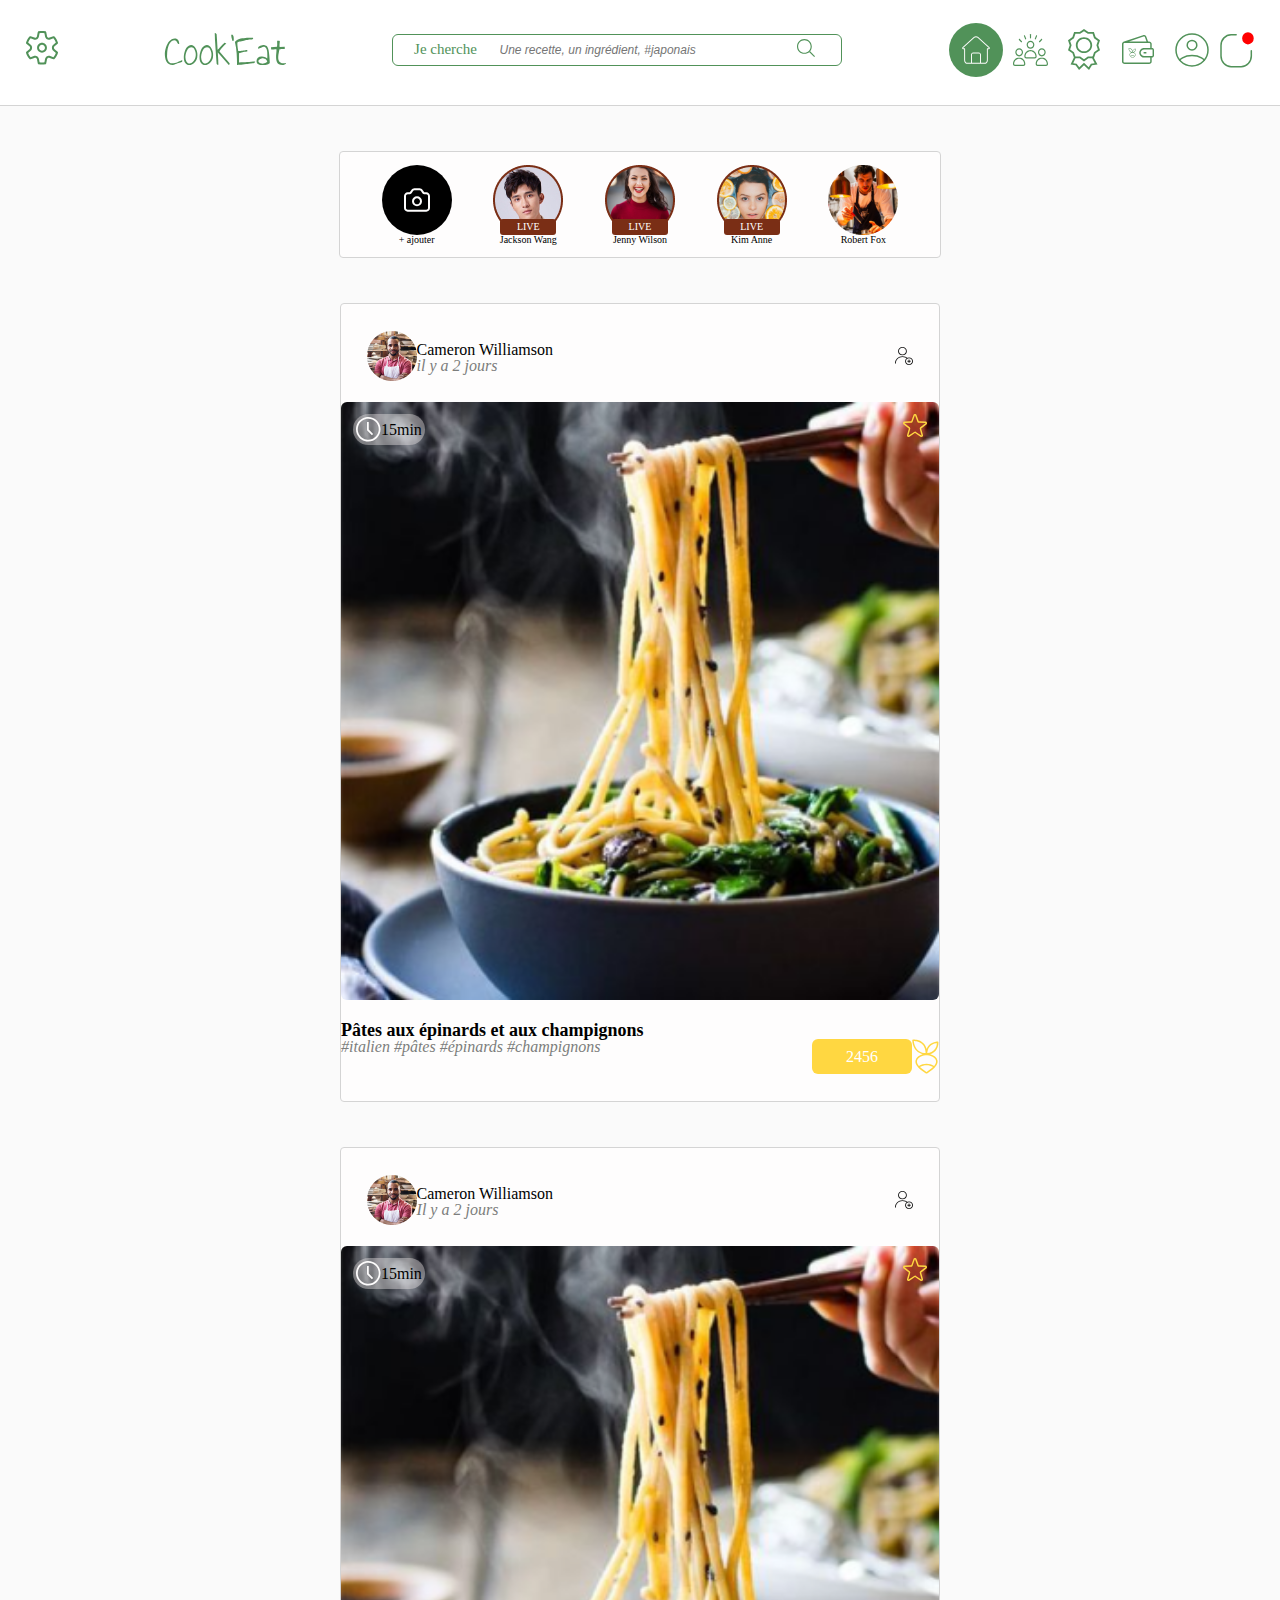
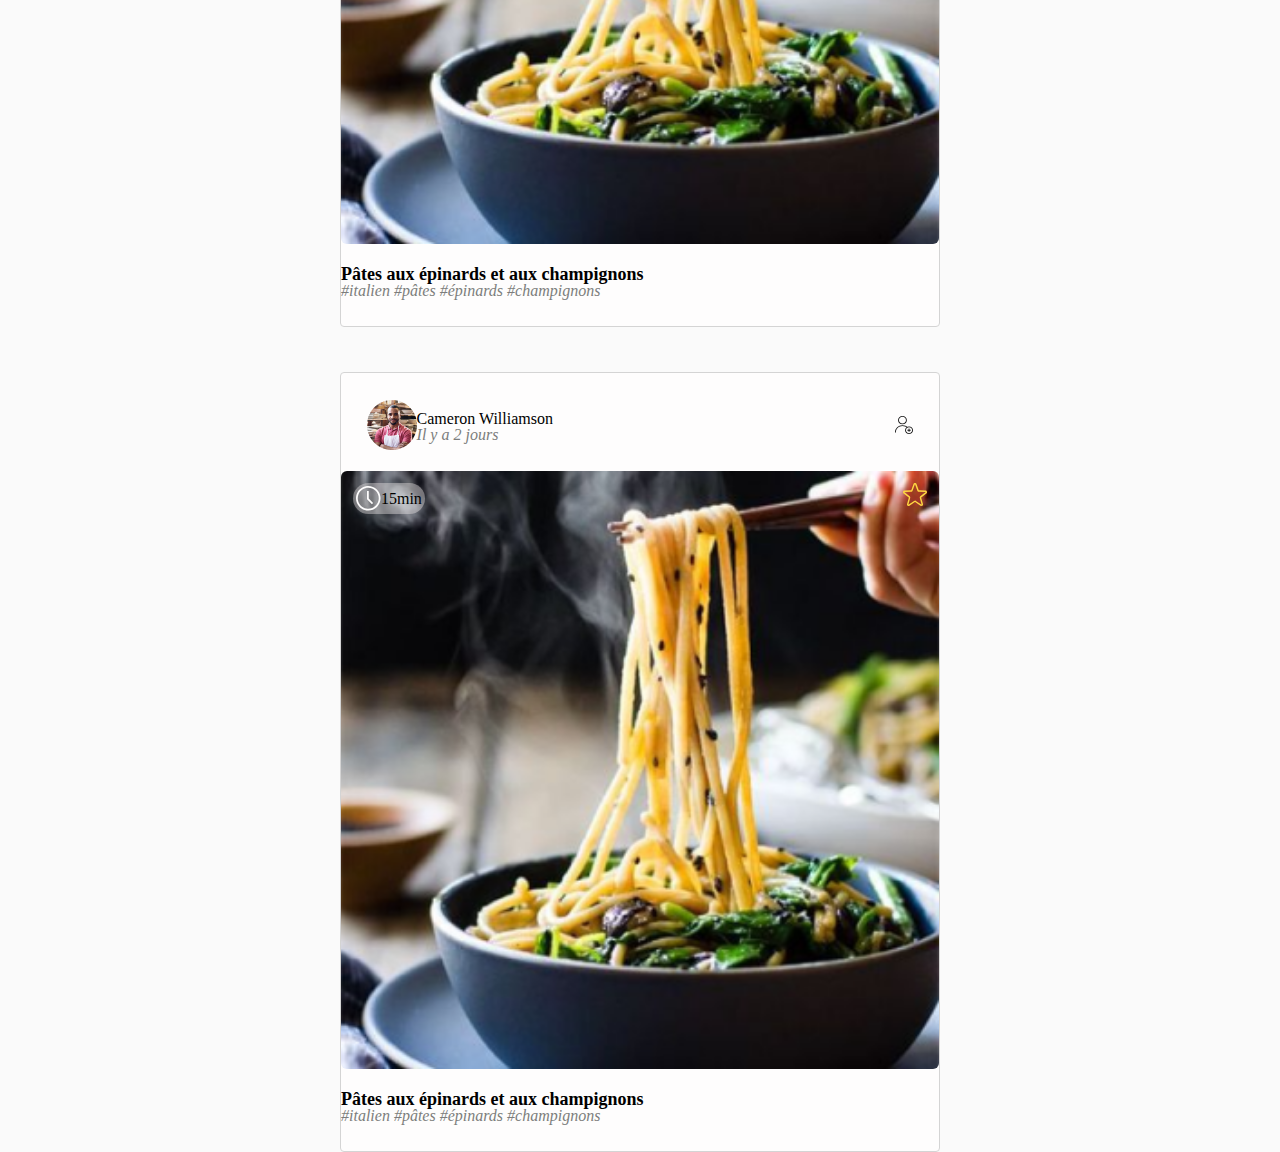
==== commit 87b9abb3: "fix commit" ====
--- a/index.html
+++ b/index.html
@@ -20,7 +20,7 @@
                     <path d="M0.824688 20.8711C0.824688 19.9831 0.910625 18.9948 1.0825 17.9062C1.28302 16.7891 1.56948 15.6719 1.94188 14.5547C2.31427 13.4089 2.7726 12.306 3.31688 11.2461C3.88979 10.1576 4.53432 9.19792 5.25047 8.36719C5.99526 7.50781 6.82599 6.82031 7.74266 6.30469C8.68797 5.78906 9.71922 5.53125 10.8364 5.53125C11.6385 5.53125 12.3117 5.6888 12.8559 6.00391C13.4289 6.31901 13.8872 6.73438 14.2309 7.25C14.5747 7.76562 14.8182 8.35286 14.9614 9.01172C15.1333 9.64193 15.2192 10.2865 15.2192 10.9453C14.589 10.9453 14.1164 10.7591 13.8013 10.3867C13.4861 9.98568 13.1854 9.55599 12.8989 9.09766C12.6411 8.61068 12.326 8.18099 11.9536 7.80859C11.6098 7.40755 11.0799 7.20703 10.3638 7.20703C9.41844 7.20703 8.57339 7.46484 7.82859 7.98047C7.11245 8.49609 6.48224 9.16927 5.93797 10C5.3937 10.8021 4.93537 11.7188 4.56297 12.75C4.21922 13.7812 3.93276 14.8125 3.70359 15.8438C3.50307 16.875 3.35984 17.8776 3.27391 18.8516C3.18797 19.7969 3.145 20.599 3.145 21.2578C3.03042 22.2318 3.01609 23.2487 3.10203 24.3086C3.21662 25.3398 3.4601 26.2995 3.8325 27.1875C4.2049 28.0469 4.74917 28.7773 5.46531 29.3789C6.18146 29.9518 7.12677 30.2812 8.30125 30.3672C9.04604 30.3672 9.87677 30.2526 10.7934 30.0234C11.7101 29.7656 12.6124 29.4792 13.5005 29.1641C14.4171 28.8203 15.2908 28.4622 16.1216 28.0898C16.9523 27.6888 17.6541 27.3451 18.227 27.0586V28.7344C18.1984 28.7344 18.0122 28.806 17.6684 28.9492C17.3533 29.0638 16.9236 29.2214 16.3794 29.4219C15.8638 29.6224 15.2622 29.8372 14.5747 30.0664C13.9158 30.2956 13.257 30.5391 12.5981 30.7969C11.9393 31.026 11.2947 31.2552 10.6645 31.4844C10.063 31.6849 9.54734 31.8568 9.11766 32C9.08901 32 9.03172 32 8.94578 32C8.85984 32.0286 8.78823 32.043 8.73094 32.043C7.15542 32.043 5.85203 31.7135 4.82078 31.0547C3.81818 30.3672 3.01609 29.4935 2.41453 28.4336C1.81297 27.3451 1.3976 26.1419 1.16844 24.8242C0.939271 23.4779 0.824688 22.1602 0.824688 20.8711ZM19.8117 24.1367C19.8117 23.4779 19.869 22.7188 19.9836 21.8594C20.0982 20.9714 20.2844 20.0833 20.5422 19.1953C20.8 18.3073 21.1151 17.4336 21.4875 16.5742C21.8885 15.7148 22.3612 14.9557 22.9055 14.2969C23.4497 13.6094 24.0799 13.0651 24.7961 12.6641C25.5122 12.2344 26.3143 12.0195 27.2023 12.0195C28.119 12.0195 28.9641 12.3346 29.7375 12.9648C30.5396 13.5951 31.2128 14.4115 31.757 15.4141C32.3299 16.4167 32.7596 17.5339 33.0461 18.7656C33.3326 19.9974 33.4471 21.2005 33.3898 22.375C33.3898 24.0938 33.0604 25.6263 32.4016 26.9727C31.7427 28.319 30.8977 29.4076 29.8664 30.2383C28.8638 31.069 27.7753 31.6276 26.6008 31.9141C25.4549 32.2005 24.3664 32.1289 23.3352 31.6992C22.3326 31.2409 21.4875 30.3958 20.8 29.1641C20.1411 27.9323 19.8117 26.2565 19.8117 24.1367ZM21.4016 24.3086C21.4875 26.056 21.7883 27.4023 22.3039 28.3477C22.8195 29.293 23.4354 29.9232 24.1516 30.2383C24.8964 30.5247 25.6984 30.5247 26.5578 30.2383C27.4172 29.9518 28.2193 29.4505 28.9641 28.7344C29.7089 27.9896 30.3391 27.0729 30.8547 25.9844C31.399 24.8672 31.6997 23.6211 31.757 22.2461C31.8143 21.2148 31.7284 20.2122 31.4992 19.2383C31.2987 18.2643 30.9979 17.4049 30.5969 16.6602C30.2245 15.8867 29.7518 15.2852 29.1789 14.8555C28.6346 14.3971 28.0044 14.168 27.2883 14.168C26.6008 14.168 25.9849 14.3398 25.4406 14.6836C24.8964 15.0273 24.3951 15.5 23.9367 16.1016C23.507 16.6745 23.1346 17.3333 22.8195 18.0781C22.5044 18.8229 22.2323 19.5677 22.0031 20.3125C21.8026 21.0573 21.6451 21.7878 21.5305 22.5039C21.4445 23.1914 21.4016 23.793 21.4016 24.3086ZM35.5331 24.1367C35.5331 23.4779 35.5904 22.7188 35.705 21.8594C35.8196 20.9714 36.0058 20.0833 36.2636 19.1953C36.5214 18.3073 36.8365 17.4336 37.2089 16.5742C37.6099 15.7148 38.0826 14.9557 38.6269 14.2969C39.1711 13.6094 39.8014 13.0651 40.5175 12.6641C41.2336 12.2344 42.0357 12.0195 42.9238 12.0195C43.8404 12.0195 44.6855 12.3346 45.4589 12.9648C46.261 13.5951 46.9342 14.4115 47.4784 15.4141C48.0514 16.4167 48.481 17.5339 48.7675 18.7656C49.054 19.9974 49.1685 21.2005 49.1113 22.375C49.1113 24.0938 48.7818 25.6263 48.123 26.9727C47.4641 28.319 46.6191 29.4076 45.5878 30.2383C44.5852 31.069 43.4967 31.6276 42.3222 31.9141C41.1764 32.2005 40.0878 32.1289 39.0566 31.6992C38.054 31.2409 37.2089 30.3958 36.5214 29.1641C35.8626 27.9323 35.5331 26.2565 35.5331 24.1367ZM37.123 24.3086C37.2089 26.056 37.5097 27.4023 38.0253 28.3477C38.5409 29.293 39.1568 29.9232 39.873 30.2383C40.6178 30.5247 41.4198 30.5247 42.2792 30.2383C43.1386 29.9518 43.9407 29.4505 44.6855 28.7344C45.4303 27.9896 46.0605 27.0729 46.5761 25.9844C47.1204 24.8672 47.4211 23.6211 47.4784 22.2461C47.5357 21.2148 47.4498 20.2122 47.2206 19.2383C47.0201 18.2643 46.7193 17.4049 46.3183 16.6602C45.9459 15.8867 45.4732 15.2852 44.9003 14.8555C44.356 14.3971 43.7258 14.168 43.0097 14.168C42.3222 14.168 41.7063 14.3398 41.162 14.6836C40.6178 15.0273 40.1165 15.5 39.6581 16.1016C39.2284 16.6745 38.856 17.3333 38.5409 18.0781C38.2258 18.8229 37.9537 19.5677 37.7245 20.3125C37.524 21.0573 37.3665 21.7878 37.2519 22.5039C37.1659 23.1914 37.123 23.793 37.123 24.3086ZM52.6295 30.8398C52.6009 30.2383 52.5293 29.3216 52.4147 28.0898C52.3288 26.8294 52.2285 25.4258 52.1139 23.8789C51.9993 22.3034 51.8847 20.6419 51.7702 18.8945C51.6556 17.1471 51.541 15.5 51.4264 13.9531C51.3405 12.3776 51.2545 10.974 51.1686 9.74219C51.0827 8.48177 51.0254 7.55078 50.9967 6.94922C50.9681 6.69141 50.9394 6.2474 50.9108 5.61719C50.9108 4.95833 50.8965 4.27083 50.8678 3.55469C50.8392 2.8099 50.8105 2.1224 50.7819 1.49219C50.7819 0.833333 50.7819 0.375 50.7819 0.117188C51.1829 0.117188 51.541 0.203125 51.8561 0.375C52.1712 0.518229 52.429 0.776042 52.6295 1.14844C52.6868 1.75 52.7441 2.60938 52.8014 3.72656C52.8873 4.8151 52.9733 6.07552 53.0592 7.50781C53.1452 8.9401 53.2311 10.4727 53.317 12.1055C53.4316 13.7383 53.5319 15.3568 53.6178 16.9609C53.7038 16.8177 53.7897 16.6888 53.8756 16.5742C53.9616 16.4596 54.0189 16.388 54.0475 16.3594C54.3626 16.0156 54.735 15.6146 55.1647 15.1562C55.5944 14.6979 56.0384 14.2253 56.4967 13.7383C56.9837 13.2513 57.4564 12.7786 57.9147 12.3203C58.4017 11.8333 58.8314 11.4036 59.2038 11.0312C59.6048 10.6302 59.9342 10.3151 60.192 10.0859C60.4498 9.85677 60.6074 9.74219 60.6647 9.74219L62.2975 10.5586C61.8105 10.9883 61.2519 11.4896 60.6217 12.0625C59.9915 12.6354 59.3756 13.2513 58.7741 13.9102C58.1725 14.5404 57.5853 15.2135 57.0123 15.9297C56.4681 16.6172 56.0241 17.3047 55.6803 17.9922C55.6803 18.0208 55.666 18.0924 55.6373 18.207C55.6373 18.293 55.6373 18.3646 55.6373 18.4219C55.6373 18.4505 55.6373 18.5221 55.6373 18.6367C55.666 18.7227 55.6803 18.7799 55.6803 18.8086L65.6061 30.3672C65.6061 30.3958 65.6061 30.4531 65.6061 30.5391C65.6347 30.625 65.6491 30.6966 65.6491 30.7539C65.6491 31.2982 65.3626 31.7135 64.7897 32L54.0475 19.625C54.0189 19.5964 53.9759 19.5534 53.9186 19.4961C53.8899 19.4102 53.847 19.3242 53.7897 19.2383L54.2623 27.5742C54.2623 27.7174 54.2623 27.9896 54.2623 28.3906C54.291 28.7917 54.3053 29.2357 54.3053 29.7227C54.334 30.181 54.3483 30.625 54.3483 31.0547C54.3769 31.4557 54.3913 31.7279 54.3913 31.8711C54.0189 31.8711 53.6751 31.7995 53.36 31.6562C53.0449 31.4844 52.8014 31.2122 52.6295 30.8398ZM67.2337 2.30859C67.2337 2.16536 67.3483 1.99349 67.5775 1.79297C67.8067 1.59245 67.9785 1.49219 68.0931 1.49219C68.8093 1.95052 69.2676 2.56641 69.4681 3.33984C69.6686 4.08464 69.7689 4.85807 69.7689 5.66016C69.7689 5.83203 69.7689 6.04688 69.7689 6.30469C69.7976 6.53385 69.7976 6.77734 69.7689 7.03516C69.7403 7.26432 69.6543 7.47917 69.5111 7.67969C69.3965 7.88021 69.196 8.02344 68.9095 8.10938C68.6804 8.02344 68.4655 7.70833 68.265 7.16406C68.0645 6.61979 67.8783 6.01823 67.7064 5.35938C67.5632 4.70052 67.4486 4.07031 67.3627 3.46875C67.2767 2.86719 67.2337 2.48047 67.2337 2.30859ZM70.9239 8.88281C71.3822 8.22396 71.9838 7.66536 72.7286 7.20703C73.502 6.72005 74.3471 6.31901 75.2637 6.00391C76.2091 5.6888 77.2117 5.44531 78.2716 5.27344C79.3601 5.10156 80.42 4.97266 81.4512 4.88672C82.4825 4.80078 83.4851 4.74349 84.4591 4.71484C85.433 4.6862 86.2924 4.67188 87.0372 4.67188C87.0945 4.67188 87.2234 4.6862 87.4239 4.71484C87.6244 4.71484 87.8393 4.72917 88.0684 4.75781C88.2976 4.75781 88.4981 4.75781 88.67 4.75781C88.8705 4.75781 89.0137 4.75781 89.0997 4.75781C89.2143 5.38802 89.1427 5.83203 88.8848 6.08984C88.6557 6.31901 88.3406 6.46224 87.9395 6.51953C87.5671 6.54818 87.1661 6.53385 86.7364 6.47656C86.3067 6.39062 85.9916 6.3763 85.7911 6.43359C85.5046 6.46224 85.0463 6.54818 84.4161 6.69141C83.8145 6.80599 83.1414 6.94922 82.3966 7.12109C81.6518 7.26432 80.8497 7.4362 79.9903 7.63672C79.1596 7.80859 78.3575 7.98047 77.5841 8.15234C76.8393 8.29557 76.1661 8.4388 75.5645 8.58203C74.963 8.72526 74.519 8.82552 74.2325 8.88281C73.7742 9.05469 73.5164 9.26953 73.4591 9.52734C73.4018 9.78516 73.3731 10.0859 73.3731 10.4297C73.3731 11.0312 73.4018 11.7044 73.4591 12.4492C73.545 13.194 73.6309 13.9388 73.7169 14.6836C73.8315 15.3997 73.9317 16.0586 74.0177 16.6602C74.1322 17.2617 74.2039 17.7057 74.2325 17.9922C74.3471 18.0208 74.5619 18.0352 74.877 18.0352C75.1921 18.0352 75.407 18.0352 75.5216 18.0352C76.1804 18.0352 76.8249 17.9779 77.4552 17.8633C78.0854 17.7487 78.7156 17.6198 79.3458 17.4766C79.976 17.3333 80.6205 17.2188 81.2794 17.1328C81.9382 17.0182 82.6114 16.9609 83.2989 16.9609V18.5508C83.0124 18.5508 82.6114 18.5794 82.0958 18.6367C81.5802 18.6654 81.0072 18.737 80.377 18.8516C79.7755 18.9661 79.1596 19.0951 78.5294 19.2383C77.8992 19.3529 77.3262 19.4818 76.8106 19.625C76.295 19.7682 75.8653 19.9115 75.5216 20.0547C75.2065 20.1979 75.0489 20.3411 75.0489 20.4844V29.4219C76.3953 29.4219 77.7273 29.3789 79.045 29.293C80.3914 29.207 81.7377 29.1211 83.0841 29.0352C84.4304 28.9206 85.7768 28.8203 87.1231 28.7344C88.4695 28.6484 89.8158 28.6055 91.1622 28.6055C91.1622 28.9492 91.0476 29.2357 90.8184 29.4648C90.5893 29.6654 90.3171 29.8372 90.002 29.9805C89.7156 30.0951 89.4005 30.181 89.0567 30.2383C88.713 30.2956 88.4552 30.3385 88.2833 30.3672C88.1687 30.3958 87.8106 30.4388 87.2091 30.4961C86.6075 30.5534 85.8627 30.6393 84.9747 30.7539C84.0867 30.8685 83.0984 30.9831 82.0098 31.0977C80.9213 31.2122 79.8471 31.3268 78.7872 31.4414C77.7273 31.556 76.7247 31.6706 75.7794 31.7852C74.8341 31.8711 74.0463 31.9427 73.4161 32C73.3302 32.0286 73.2012 32.043 73.0294 32.043C73.0294 28.2044 72.9005 24.3372 72.6427 20.4414C72.4135 16.5169 71.8406 12.6641 70.9239 8.88281ZM92.575 28.3047C92.575 26.6719 93.019 25.4831 93.907 24.7383C94.8237 23.9935 96.0125 23.6211 97.4734 23.6211C98.0464 23.6211 98.5763 23.6354 99.0633 23.6641C99.5789 23.6927 100.066 23.7643 100.524 23.8789C100.983 23.9935 101.427 24.1654 101.856 24.3945C102.315 24.6237 102.787 24.9531 103.274 25.3828C103.274 25.2969 103.274 25.125 103.274 24.8672C103.303 24.5807 103.317 24.2799 103.317 23.9648C103.317 23.6497 103.317 23.3633 103.317 23.1055C103.317 22.819 103.317 22.6185 103.317 22.5039C103.289 21.9883 103.274 21.3294 103.274 20.5273C103.274 19.6966 103.203 18.8516 103.059 17.9922C102.945 17.1328 102.687 16.3164 102.286 15.543C101.914 14.7695 101.298 14.1823 100.438 13.7812C99.8367 13.7812 99.2781 13.8815 98.7625 14.082C98.2469 14.2826 97.7312 14.4974 97.2156 14.7266C96.7 14.9557 96.1844 15.1706 95.6687 15.3711C95.1531 15.543 94.5945 15.6289 93.993 15.6289C93.993 14.9128 94.2078 14.3255 94.6375 13.8672C95.0958 13.3802 95.6401 13.0078 96.2703 12.75C96.9005 12.4922 97.5594 12.3203 98.2469 12.2344C98.9344 12.1484 99.5359 12.1055 100.052 12.1055C100.567 12.1914 101.04 12.2917 101.47 12.4062C101.928 12.5208 102.343 12.75 102.716 13.0938C103.117 13.4375 103.475 13.9674 103.79 14.6836C104.134 15.3711 104.42 16.3451 104.649 17.6055C104.907 18.8659 105.122 20.4701 105.294 22.418C105.494 24.3372 105.652 26.7005 105.766 29.5078C105.824 29.8802 105.695 30.2096 105.38 30.4961C105.093 30.7539 104.692 30.9831 104.177 31.1836C103.661 31.3555 103.074 31.513 102.415 31.6562C101.785 31.7708 101.14 31.8568 100.481 31.9141C99.8224 31.9714 99.1922 32.0143 98.5906 32.043C97.9891 32.0716 97.4878 32.0859 97.0867 32.0859C96.5711 32.0859 96.0411 32 95.4969 31.8281C94.9812 31.6562 94.4943 31.4128 94.0359 31.0977C93.6062 30.7539 93.2482 30.3529 92.9617 29.8945C92.7039 29.4076 92.575 28.8776 92.575 28.3047ZM98.1609 25.2969C96.7286 25.6979 95.726 26.1849 95.1531 26.7578C94.5802 27.3021 94.3224 27.832 94.3797 28.3477C94.4656 28.8633 94.8094 29.3359 95.4109 29.7656C96.0125 30.1667 96.743 30.4388 97.6023 30.582C98.4617 30.6966 99.3927 30.625 100.395 30.3672C101.398 30.0807 102.358 29.5365 103.274 28.7344C102.93 27.9036 102.587 27.2734 102.243 26.8438C101.899 26.3854 101.527 26.0417 101.126 25.8125C100.725 25.5833 100.281 25.4401 99.7937 25.3828C99.3068 25.3255 98.7625 25.2969 98.1609 25.2969ZM112.507 16.4023C112.25 16.3164 111.891 16.2878 111.433 16.3164C111.003 16.3164 110.531 16.3451 110.015 16.4023C109.528 16.431 109.056 16.474 108.597 16.5312C108.139 16.5885 107.752 16.6172 107.437 16.6172C107.294 16.6172 107.194 16.4167 107.136 16.0156C107.108 15.5859 107.05 15.013 106.964 14.2969L113.023 13.8672C113.109 12.8646 113.166 12.1484 113.195 11.7188C113.223 11.2891 113.223 10.931 113.195 10.6445C113.195 10.3294 113.181 9.98568 113.152 9.61328C113.152 9.21224 113.152 8.59635 113.152 7.76562C113.897 7.65104 114.455 7.6224 114.828 7.67969C115.229 7.70833 115.501 7.80859 115.644 7.98047C115.787 8.15234 115.845 8.41016 115.816 8.75391C115.816 9.06901 115.773 9.47005 115.687 9.95703C115.63 10.444 115.572 11.0312 115.515 11.7188C115.487 12.4062 115.515 13.1797 115.601 14.0391L120.757 13.8672V15.9727C120.528 15.9727 120.17 15.987 119.683 16.0156C119.196 16.0443 118.666 16.0729 118.093 16.1016C117.549 16.1302 117.033 16.1589 116.546 16.1875C116.088 16.2161 115.744 16.2734 115.515 16.3594C115.286 17.3906 115.042 18.4935 114.785 19.668C114.527 20.8424 114.355 22.0026 114.269 23.1484C114.183 24.2943 114.212 25.3685 114.355 26.3711C114.498 27.3451 114.856 28.1615 115.429 28.8203C116.002 29.4505 116.819 29.8945 117.878 30.1523C118.938 30.3815 120.342 30.2956 122.089 29.8945C122.032 30.3242 121.86 30.6823 121.574 30.9688C121.316 31.2266 121.001 31.4414 120.628 31.6133C120.285 31.7565 119.912 31.8711 119.511 31.957C119.11 32.0143 118.752 32.043 118.437 32.043C116.976 32.043 115.816 31.7852 114.957 31.2695C114.097 30.7253 113.453 30.0234 113.023 29.1641C112.593 28.3047 112.321 27.3307 112.207 26.2422C112.092 25.125 112.049 23.9935 112.078 22.8477C112.135 21.7018 112.221 20.5703 112.335 19.4531C112.45 18.3359 112.507 17.319 112.507 16.4023Z"/>
                 </svg>
                 <form class= "desk-search-bar" action="#">
-                    <p>Je cherche</p>
+                    <p class="search-jeRecherche">Je cherche</p>
                     <input class="input-search" type="text" outline="none" placeholder="Une recette, un ingrédient, #japonais">
                     <button  class="button-search">
                         <svg width="18" height="18" viewBox="0 0 18 18" fill="#519259" xmlns="http://www.w3.org/2000/svg">
@@ -31,12 +31,12 @@
                 </form>
                 <div class="menu-container">
                     <nav class="menu">
-                                <div class="button-home">
+                                <div class="button-menu button-home">
                                     <svg class="svg-home" width="28" height="28" viewBox="0 0 28 28" fill="#FEFDFD" xmlns="http://www.w3.org/2000/svg">
                                         <path d="M27.4779 11.2199L16.2243 1.00714C15.5946 0.443635 14.8025 0.133301 13.9953 0.133301C13.1871 0.133301 12.398 0.444117 11.7736 1.00902L0.505757 11.2229C0.170155 11.5333 0.0452619 12.0308 0.19876 12.5238C0.37083 12.9746 0.767916 13.2658 1.21028 13.2658H2.14195V24.1431C2.14195 26.1963 3.6942 27.8666 5.60236 27.8666H22.3841C24.2923 27.8666 25.8445 26.1963 25.8445 24.1431L25.8443 13.2658H26.7892C27.2401 13.2658 27.6453 12.958 27.7911 12.5147C27.9634 12.0396 27.8366 11.5282 27.4779 11.2199ZM18.0295 26.8377H9.95783V18.7609C9.95783 18.0833 10.4962 17.5105 11.1337 17.5105H16.8674C17.5083 17.5105 18.0294 18.0715 18.0294 18.7609L18.0295 26.8377ZM26.8953 12.1561C26.8825 12.1947 26.8479 12.2363 26.7897 12.2363H25.3666C25.102 12.2363 24.8883 12.4669 24.8883 12.7509V24.1427C24.8883 25.6283 23.7649 26.8371 22.3844 26.8371H18.9856L18.9858 18.7609C18.9858 17.5038 18.0356 16.4813 16.8673 16.4813H11.1337C9.95779 16.4813 9.00136 17.5038 9.00136 18.7609V26.8377H5.60326C4.22218 26.8377 3.09928 25.6289 3.09928 24.1433V12.7514C3.09928 12.4675 2.88557 12.2369 2.62106 12.2369H1.21074C1.14627 12.2369 1.10272 12.1833 1.09546 12.1659C1.07539 12.1016 1.08734 12.0423 1.12556 12.0069L12.3901 1.79654C12.8416 1.38787 13.412 1.16252 13.9955 1.16252C14.5805 1.16252 15.1548 1.38788 15.6104 1.79589L26.8716 12.0151C26.8985 12.0385 26.9256 12.0739 26.8959 12.1568L26.8953 12.1561Z"/>
                                     </svg>    
                                 </div>
-                                <div class="button-community">
+                                <div class="button-menu button-community">
                                     <svg class="svg-community" width="35" height="32" viewBox="0 0 35 32" fill="#519259" xmlns="http://www.w3.org/2000/svg">
                                         <path d="M6.16425 22.4006C8.29613 22.4006 10.0306 20.5752 10.0306 18.3316C10.0306 16.0883 8.29613 14.2632 6.16425 14.2632C4.03237 14.2632 2.29785 16.0886 2.29785 18.3316C2.29785 20.5755 4.03237 22.4006 6.16425 22.4006ZM6.16425 15.4908C7.653 15.4908 8.86391 16.7652 8.86391 18.3316C8.86391 19.8983 7.65293 21.1727 6.16425 21.1727C4.67556 21.1727 3.46459 19.8983 3.46459 18.3316C3.46459 16.7651 4.67556 15.4908 6.16425 15.4908Z" fill="#519259"/>
                                         <path d="M6.16436 23.5166C2.76537 23.5166 0 26.4271 0 30.004C0 31.1045 0.850979 32 1.89668 32H10.4322C11.4779 32 12.3284 31.1045 12.3284 30.004C12.3284 26.4272 9.56306 23.5166 6.16401 23.5166H6.16436ZM10.4325 30.7721H1.89703C1.49446 30.7721 1.16702 30.4276 1.16702 30.0039C1.16702 27.1039 3.40906 24.7444 6.16463 24.7444C8.92021 24.7444 11.1622 27.1039 11.1622 30.0039C11.1622 30.4275 10.8348 30.7721 10.4328 30.7721H10.4325Z" fill="#519259"/>
@@ -51,19 +51,19 @@
                                         <path d="M22.1444 5.38007C22.2177 5.41204 22.2931 5.4266 22.3677 5.4266C22.5963 5.4266 22.8136 5.28387 22.9067 5.04749L24.0633 2.10908C24.1865 1.79562 24.0454 1.43678 23.7476 1.30686C23.4492 1.17668 23.1087 1.3257 22.9853 1.63915L21.8286 4.57756C21.7055 4.89102 21.8471 5.24986 22.1444 5.38001L22.1444 5.38007Z" fill="#519259"/>
                                     </svg> 
                                 </div>
-                                <div class="button-challenge">
+                                <div class="button-menu button-challenge">
                                     <svg class="svg-challenge" width="32" height="41" viewBox="0 0 32 41" fill="#519259" xmlns="http://www.w3.org/2000/svg">
                                         <path d="M32 21.2356L30.3282 16.2244L32 11.2098L27.5918 8.0997L25.8876 3.09718L20.4295 3.07253L15.9998 0L11.5701 3.07443L6.11196 3.09908L4.40775 8.0997L0 11.2074L1.67182 16.222L0 21.2332L4.40775 24.3444L5.86133 28.6071L2.56358 35.6113L7.58744 36.3406L11.0469 40.9382L15.9998 36.1586L21.0163 41L23.9741 36.3445L29.5086 35.6223L25.9891 29.0457L27.5899 24.3448L32 21.2356ZM22.8771 34.7162L20.6731 38.1866L15.9997 33.6805L11.2647 38.25L8.61024 34.7197L5.21231 34.2271L7.50708 29.3525L11.5717 29.3701L15.9997 32.4465L20.4293 29.3686L24.114 29.3545L26.7157 34.215L22.8771 34.7162ZM24.6993 27.223L23.936 27.6033L19.8406 27.6209L15.9998 30.2869L12.1606 27.6209L7.61292 27.6033L7.39675 27.507L5.95211 23.265L2.13119 20.5673L3.58113 16.222L2.13119 11.8753L5.95211 9.18113L7.42925 4.84297L12.1606 4.82185L15.9998 2.15978L19.839 4.82425L24.5704 4.84538L26.0476 9.18354L29.8685 11.8777L28.4185 16.2244L29.8685 20.5697L26.0476 23.2638L24.6993 27.223Z" fill="#519259"/>
                                         <path d="M15.9986 8.3374C11.4907 8.3374 7.82227 11.8747 7.82227 16.225C7.82227 20.5718 11.4907 24.1127 15.9986 24.1127C20.5065 24.1127 24.1749 20.5718 24.1749 16.225C24.1749 11.8728 20.5065 8.3374 15.9986 8.3374ZM15.9986 22.3599C12.4921 22.3599 9.63922 19.6078 9.63922 16.225C9.63922 12.8423 12.4921 10.0902 15.9986 10.0902C19.5051 10.0902 22.3579 12.8423 22.3579 16.225C22.3579 19.6082 19.5051 22.3599 15.9986 22.3599Z" fill="#519259"/>
                                     </svg>                            
                                 </div>                    
-                                <div class="button-wallet">
+                                <div class="button-menu button-wallet">
                                     <svg class="svg-wallet" width="32" height="30" viewBox="0 0 32 30"  fill="#519259" xmlns="http://www.w3.org/2000/svg">
                                         <path d="M27.0443 29.0497H2.67C1.97232 29.0533 1.30101 28.7849 0.798296 28.301C0.548583 28.0652 0.349337 27.7812 0.212109 27.4662C0.0752098 27.1516 0.00296413 26.8122 0 26.4689V8.96398C0.0039585 8.62064 0.0768616 8.28191 0.213755 7.96724C0.350983 7.65258 0.549571 7.36861 0.798296 7.1318C1.14533 6.79538 1.57812 6.56022 2.04948 6.45204L21.0047 0.137952C21.6516 -0.0780812 22.3562 -0.0391657 22.975 0.246129C23.2904 0.386307 23.5738 0.588814 23.809 0.8408C24.0445 1.09312 24.2266 1.38995 24.3447 1.71385L26.0392 6.38315H27.0246C27.7219 6.37953 28.3935 6.648 28.8963 7.13185C29.1437 7.36899 29.3409 7.6533 29.4762 7.96794C29.6114 8.2826 29.6824 8.62165 29.6847 8.96402V12.9044H29.783C30.066 12.8968 30.3477 12.9469 30.6106 13.0522C30.8798 13.1508 31.1249 13.3051 31.3298 13.5053C31.5445 13.7006 31.7154 13.939 31.8325 14.2046C31.9473 14.4651 32.0044 14.7474 31.9997 15.0321V20.3812C31.9984 20.6645 31.9404 20.9448 31.8285 21.2054C31.7167 21.4659 31.5541 21.7014 31.3496 21.898C30.9359 22.2931 30.3847 22.5121 29.8127 22.5088H29.6847V26.4489C29.6837 26.7932 29.6134 27.1339 29.4782 27.4502C29.3426 27.7668 29.145 28.0528 28.8963 28.2909C28.3985 28.7711 27.7358 29.0422 27.044 29.0495L27.0443 29.0497ZM2.35417 7.90061C2.15525 7.95338 1.97217 8.05496 1.82241 8.19613C1.71586 8.29442 1.63075 8.41315 1.57137 8.54541C1.51199 8.67734 1.48032 8.81982 1.47735 8.96461V26.4695C1.48032 26.6143 1.51199 26.7568 1.57137 26.8891C1.63075 27.021 1.71585 27.1397 1.82241 27.238C2.05035 27.4554 2.35417 27.5758 2.66951 27.5728H27.0438C27.3591 27.5758 27.6629 27.4554 27.8912 27.238C27.9961 27.1391 28.0799 27.0203 28.1376 26.8881C28.195 26.7562 28.2254 26.6137 28.226 26.4695V22.5292H22.2358C22.085 22.5391 21.9336 22.5391 21.7829 22.5292C21.0617 22.4704 20.3628 22.2554 19.7333 21.8989L19.4872 21.7511C18.6711 21.2323 18.0295 20.481 17.6449 19.5937C17.2619 18.7167 17.1619 17.7424 17.3589 16.806C17.5159 16.1065 17.824 15.4495 18.2615 14.8812C18.6989 14.3129 19.2551 13.8469 19.8911 13.5157C20.3608 13.2713 20.8662 13.1018 21.3887 13.0134C21.6704 12.955 21.9584 12.9319 22.2456 12.9445H28.2655V9.00443C28.2645 8.8603 28.2345 8.71782 28.1768 8.58556C28.1194 8.45363 28.0353 8.33457 27.9304 8.23595C27.7024 8.01827 27.3986 7.89822 27.0833 7.90085H2.68876C2.58089 7.88667 2.47137 7.88667 2.3635 7.90085L2.35417 7.90061ZM22.2358 21.042H29.8714C30.0614 21.0466 30.2458 20.9757 30.3837 20.8447C30.4451 20.786 30.4939 20.7158 30.5279 20.6379C30.5615 20.5601 30.5796 20.4767 30.5806 20.3916V15.0428C30.5836 14.961 30.5664 14.8802 30.5315 14.8063C30.5011 14.7229 30.4503 14.6483 30.3837 14.5896C30.3124 14.5293 30.2326 14.4798 30.1472 14.4419C30.0551 14.4105 29.9588 14.3937 29.8615 14.3927H22.2358C21.3164 14.3957 20.4326 14.7476 19.763 15.3776C19.4424 15.6771 19.1867 16.0395 19.0119 16.4419C18.8371 16.8443 18.7467 17.2783 18.7467 17.7173C18.7467 18.1559 18.8371 18.59 19.0119 18.9924C19.1867 19.3948 19.4424 19.7572 19.763 20.0567C20.4297 20.6909 21.3154 21.0438 22.2358 21.0419L22.2358 21.042ZM6.97516 6.38417H24.5024L22.9948 2.21716C22.9427 2.07831 22.8638 1.951 22.7622 1.84282C22.661 1.73464 22.5389 1.64756 22.4037 1.58688C22.1061 1.46947 21.7752 1.46947 21.4777 1.58688L6.97516 6.38417ZM24.3841 18.4617H21.606V16.9841H24.3841V18.4617Z"/>
                                         <path d="M12.9102 18.1983C12.5252 17.8556 12.0619 17.61 11.5784 17.4798C12.3096 17.2694 12.9861 16.8129 13.4084 15.9958C13.7114 15.4091 13.8744 14.7217 13.8669 14.0595C13.8662 13.9963 13.8392 13.9357 13.7938 13.8941C13.7455 13.8501 13.6912 13.8003 13.185 13.8665C12.8007 13.9178 12.4356 14.0306 12.1001 14.2018C11.3679 14.5751 10.8204 15.2105 10.5724 15.9656C10.5512 15.8733 10.5275 15.7818 10.5008 15.6915C10.1453 14.4908 9.17203 13.6016 7.89726 13.3129C7.88723 13.3105 6.85997 13.1114 6.6851 13.2591C6.6353 13.3012 6.60352 13.3698 6.60352 13.4368C6.60352 13.8292 6.66246 14.2484 6.77899 14.6828C7.17048 16.1429 8.14458 17.1518 9.4745 17.4945C9.01078 17.6282 8.56802 17.8684 8.19746 18.1981C7.83885 18.5173 7.6114 18.8675 7.52126 19.239C7.40778 19.7059 7.5063 20.2357 7.79839 20.7307C8.38642 21.7271 9.39537 22.4397 10.2948 23.0292C10.3746 23.0815 10.4643 23.1079 10.554 23.1079C10.6435 23.1079 10.7332 23.0817 10.813 23.0294C11.7126 22.4398 12.7215 21.7273 13.3096 20.7308C13.6017 20.2358 13.7001 19.7062 13.5867 19.2392C13.4965 18.8677 13.269 18.5175 12.9103 18.1983L12.9102 18.1983ZM10.9124 16.3246L10.9225 16.2837C11.1018 15.5642 11.5986 14.9508 12.2853 14.6007C12.5793 14.4507 12.9001 14.3517 13.2364 14.3069C13.2619 14.3039 13.3512 14.296 13.4386 14.2894C13.4102 14.8027 13.2677 15.3366 13.0361 15.7846C12.5443 16.7365 11.6364 17.1196 10.7483 17.1748C10.7695 16.8965 10.8447 16.5952 10.9124 16.3246L10.9124 16.3246ZM7.18642 14.563C7.10148 14.2462 7.05011 13.94 7.03309 13.6498C7.28926 13.6706 7.73557 13.7323 7.8076 13.7466C8.93121 14.001 9.7869 14.7773 10.0966 15.8231C10.2258 16.2599 10.2782 16.7243 10.3098 17.1763C10.1512 17.1678 9.99573 17.1496 9.84585 17.1234C8.53014 16.8925 7.56088 15.9593 7.18637 14.563L7.18642 14.563ZM10.5884 22.6534C10.5668 22.6677 10.5408 22.6677 10.5193 22.6534C9.91601 22.2581 9.26273 21.8058 8.73975 21.255C9.29815 20.899 9.92279 20.7098 10.5589 20.7098C11.1925 20.7098 11.815 20.8976 12.3719 21.251C11.8482 21.8036 11.1931 22.257 10.5884 22.6534H10.5884ZM12.9493 20.4975C12.8633 20.6434 12.7654 20.7827 12.66 20.9172C12.0197 20.4924 11.2967 20.266 10.5588 20.266C9.81811 20.266 9.09288 20.4938 8.45103 20.9214C8.34425 20.7857 8.24535 20.6451 8.15825 20.4975C7.93042 20.1115 7.84776 19.6928 7.93141 19.3485C7.99951 19.068 8.18128 18.7948 8.47159 18.5364C8.98739 18.0773 9.66191 17.8165 10.3135 17.8165C10.3874 17.8165 10.4611 17.8199 10.5342 17.8267C10.5467 17.8279 10.5612 17.8279 10.5738 17.8267C11.291 17.7605 12.062 18.0253 12.6364 18.5364C12.9267 18.7948 13.1085 19.068 13.1766 19.3485C13.2599 19.6928 13.1772 20.1115 12.9493 20.4975L12.9493 20.4975Z"/>
                                     </svg>                         
                                 </div>
-                                <div class="button-profile">
+                                <div class="button-menu button-profile">
                                     <svg class="svg-profile"  width="34" height="34" viewBox="0 0 34 34" fill="none" xmlns="http://www.w3.org/2000/svg">
                                         <path d="M17 1C8.1632 1 1 8.16203 1 16.9974C1 25.8327 8.1632 32.9948 17 32.9948C25.8368 32.9948 33 25.8327 33 16.9974C33 8.16203 25.8368 1 17 1Z" stroke="#519259" stroke-width="1.5" stroke-linecap="round" stroke-linejoin="round"/>
                                         <path d="M4.63379 27.1491C4.63379 27.1491 8.20018 22.5962 17.0001 22.5962C25.8001 22.5962 29.3681 27.1491 29.3681 27.1491" stroke="#519259" stroke-width="1.5" stroke-linecap="round" stroke-linejoin="round"/>
@@ -72,11 +72,12 @@
                                 </div>
                                 <div class="container-phone-only-switch&add"></div>
                     </nav>                                    
-                    <div class="button-notifications">
-                        <svg class="svg-notif" width="34" height="36" viewBox="0 0 34 36" fill="none" xmlns="http://www.w3.org/2000/svg">
-                            <path d="M27.9471 11.6371C29.2872 11.6371 30.5723 11.0767 31.5198 10.0793C32.4674 9.08188 32.9997 7.72909 32.9997 6.31853C32.9997 4.90797 32.4674 3.55518 31.5198 2.55776C30.5723 1.56034 29.2872 1 27.9471 1C26.6071 1 25.3219 1.56034 24.3744 2.55776C23.4269 3.55518 22.8945 4.90797 22.8945 6.31853C22.8945 7.72909 23.4269 9.08188 24.3744 10.0793C25.3219 11.0767 26.6071 11.6371 27.9471 11.6371Z" fill="#FF0000" stroke="#FF0000" stroke-width="1.5" stroke-linecap="round" stroke-linejoin="round"/>
-                            <path d="M31.3156 18.7286V24.0472C31.3156 26.8683 30.2509 29.5739 28.3558 31.5687C26.4607 33.5636 23.8904 34.6843 21.2104 34.6843H11.1052C8.42513 34.6843 5.85483 33.5636 3.95974 31.5687C2.06465 29.5739 1 26.8683 1 24.0472V13.4101C1 10.5889 2.06465 7.88333 3.95974 5.88849C5.85483 3.89364 8.42513 2.77295 11.1052 2.77295H16.1578" stroke="#519259" stroke-width="1.5" stroke-linecap="round" stroke-linejoin="round"/>
-                            </svg>                        
+                    <div class="button-notifications" id="btn-notif">                        
+                            <svg class="svg-notif" width="34" height="36" viewBox="0 0 34 36" fill="none" xmlns="http://www.w3.org/2000/svg">
+                                <path class="red" d="M27.9471 11.6371C29.2872 11.6371 30.5723 11.0767 31.5198 10.0793C32.4674 9.08188 32.9997 7.72909 32.9997 6.31853C32.9997 4.90797 32.4674 3.55518 31.5198 2.55776C30.5723 1.56034 29.2872 1 27.9471 1C26.6071 1 25.3219 1.56034 24.3744 2.55776C23.4269 3.55518 22.8945 4.90797 22.8945 6.31853C22.8945 7.72909 23.4269 9.08188 24.3744 10.0793C25.3219 11.0767 26.6071 11.6371 27.9471 11.6371Z" fill="#FF0000" stroke="#FF0000" stroke-width="1.5" stroke-linecap="round" stroke-linejoin="round"/>
+                                <path class="green" d="M31.3156 18.7286V24.0472C31.3156 26.8683 30.2509 29.5739 28.3558 31.5687C26.4607 33.5636 23.8904 34.6843 21.2104 34.6843H11.1052C8.42513 34.6843 5.85483 33.5636 3.95974 31.5687C2.06465 29.5739 1 26.8683 1 24.0472V13.4101C1 10.5889 2.06465 7.88333 3.95974 5.88849C5.85483 3.89364 8.42513 2.77295 11.1052 2.77295H16.1578" stroke="#519259" stroke-width="1.5" stroke-linecap="round" stroke-linejoin="round"/>
+                            </svg>
+                        <!-- <input id="toggle" type="checkbox">               -->
                         <ul class="container-notifications">
                             <li></li>
                             <li></li>
@@ -87,6 +88,17 @@
                     </div>  
                 </div>
         </div>
+        <ul class="notif-menu notif-false" id="notif">
+            <p>CENTRE DE NOTIFICATIONS</p>
+            <li class="notif-single">
+                <img src="assets/notif/img1.png" alt="">
+                <div class="notif-txt-container">
+                    <p class="notif-txt">Jackson Wang a commencé votre défi 15 jours de repas sain et équilibré</p>
+                    <p class="notif-date">il y a 1 jour</p>
+                </div>
+            </li>
+        </ul>
+        <script src="script.js"></script>
         <ul class="stories-menu">
             <li class="stories-single-card">
                 <div class="stories-pictures">
@@ -128,7 +140,7 @@
             </li> 
         </ul>
         <form class= "search-bar" action="#">
-            <p>Je cherche</p>
+            <p class="search-jeRecherche">Je cherche</p>
             <input class="input-search" type="text" outline="none" placeholder="Une recette, un ingrédient, #japonais">
             <button  class="button-search">
                 <svg width="18" height="18" viewBox="0 0 18 18" fill="#519259" xmlns="http://www.w3.org/2000/svg">
@@ -138,6 +150,46 @@
             </button>
         </form>                                   
     </header>
+    <ul class="desktop-stories">
+        <li class="stories-single-card">
+            <div class="stories-pictures">
+                <div class="stories-add">
+                    <svg width="32" height="32" viewBox="0 0 32 32" fill="none" stroke="#FEFDFD" xmlns="http://www.w3.org/2000/svg">
+                        <path d="M4 12.0002C4 11.2929 4.28095 10.6146 4.78105 10.1145C5.28115 9.61445 5.95942 9.3335 6.66667 9.3335H7.90667C8.34558 9.33356 8.77772 9.22529 9.16475 9.01828C9.55179 8.81128 9.88174 8.51194 10.1253 8.14683L11.208 6.52016C11.4516 6.15505 11.7815 5.85572 12.1686 5.64871C12.5556 5.4417 12.9878 5.33343 13.4267 5.3335H18.5733C19.0122 5.33343 19.4444 5.4417 19.8314 5.64871C20.2185 5.85572 20.5484 6.15505 20.792 6.52016L21.8747 8.14683C22.1183 8.51194 22.4482 8.81128 22.8352 9.01828C23.2223 9.22529 23.6544 9.33356 24.0933 9.3335H25.3333C26.0406 9.3335 26.7189 9.61445 27.219 10.1145C27.719 10.6146 28 11.2929 28 12.0002V24.0002C28 24.7074 27.719 25.3857 27.219 25.8858C26.7189 26.3859 26.0406 26.6668 25.3333 26.6668H6.66667C5.95942 26.6668 5.28115 26.3859 4.78105 25.8858C4.28095 25.3857 4 24.7074 4 24.0002V12.0002Z" stroke="#FEFDFD" stroke-width="2" stroke-linecap="round" stroke-linejoin="round"/>
+                        <path d="M20 17.3335C20 18.3944 19.5786 19.4118 18.8284 20.1619C18.0783 20.9121 17.0609 21.3335 16 21.3335C14.9391 21.3335 13.9217 20.9121 13.1716 20.1619C12.4214 19.4118 12 18.3944 12 17.3335C12 16.2726 12.4214 15.2552 13.1716 14.5051C13.9217 13.7549 14.9391 13.3335 16 13.3335C17.0609 13.3335 18.0783 13.7549 18.8284 14.5051C19.5786 15.2552 20 16.2726 20 17.3335V17.3335Z" stroke="#FEFDFD" stroke-width="2" stroke-linecap="round" stroke-linejoin="round"/>
+                    </svg>
+                </div>
+            </div>
+            <p class="stories-name-author stories-font">+ ajouter</p>
+        </li> 
+        <li>
+            <div class="stories-pictures">
+                <img src="assets/stories/storie_3.png" alt="">
+                <p class="stories-live stories-font">LIVE</p>
+            </div>
+            <p class="stories-name-author stories-font">Jackson Wang</p>
+        </li> 
+        <li>
+            <div class="stories-pictures">
+                <img src="assets/stories/storie_2.png" alt="">
+                <p class="stories-live stories-font">LIVE</p>
+            </div>
+            <p class="stories-name-author stories-font">Jenny Wilson</p>
+        </li> 
+        <li>
+            <div class="stories-pictures">
+                <img src="assets/stories/storie_1.png" alt="">
+                <p class="stories-live stories-font">LIVE</p>                    
+            </div>
+            <p class="stories-name-author stories-font">Kim Anne</p>
+        </li> 
+        <li>
+            <div class="stories-pictures">
+                <img src="assets/stories/Utilisateur_story.png" alt="">
+            </div>
+            <p class="stories-name-author stories-font">Robert Fox</p>
+        </li> 
+    </ul>
     <section class="recipes-section">
         <ul class="recipes-global-container">
             <li class="recipe-card-container">
@@ -148,7 +200,7 @@
                         </div>
                         <div class="recipe-profile-author-txt">
                             <p class="recipe-profile-author-name">Cameron Williamson</p>
-                            <p class="recipe-date">Il y a 2 jours</p>
+                            <p class="recipe-date">il y a 2 jours</p>
                         </div>
                     </div>
                     <div class="recipe-profile-author-follow">
@@ -171,10 +223,17 @@
                     </div>
                     <img src="assets/card-recipe/recipe-picture.png" alt="">
                 </div>
-                <div class="recipes-txt">
-                    <p class="recipe-name">Pâtes aux épinards et aux champignons</p>
-                    <p class="recipe-tags">#italien #pâtes #épinards #champignons</p>
-                    <div class="recipe-likes"></div>
+                <div class="recipe-txt">
+                    <p class="recipe-name">Pâtes aux épinards et aux champignons</p>             
+                    <div class="recipe-min-container">
+                       <p class="recipe-tags">#italien #pâtes #épinards #champignons</p> 
+                        <div class="recipe-likes">
+                            <svg width="27" height="35" viewBox="0 0 27 35" fill="#FFD741" xmlns="http://www.w3.org/2000/svg">
+                                <path d="M23.0033 17.6058C21.6154 16.4293 19.9454 15.5862 18.2024 15.139C20.8382 14.4167 23.2769 12.8496 24.7993 10.0443C25.8917 8.03003 26.4792 5.66983 26.4523 3.39637C26.4498 3.17968 26.3526 2.97149 26.1887 2.8288C26.0148 2.67761 25.819 2.5066 23.9939 2.73391C22.6085 2.90988 21.2926 3.29723 20.0828 3.88496C17.4432 5.16672 15.4695 7.34808 14.5754 9.9406C14.4991 9.62371 14.4136 9.30965 14.3175 8.99947C13.0357 4.87739 9.52718 1.82433 4.93159 0.833261C4.8954 0.825117 1.19212 0.141416 0.561698 0.648434C0.382172 0.793252 0.267578 1.0287 0.267578 1.25849C0.267578 2.60569 0.480092 4.04498 0.90016 5.5363C2.3115 10.5492 5.82318 14.013 10.6176 15.1896C8.94585 15.6484 7.34968 16.4734 6.01382 17.6053C4.72101 18.7012 3.90104 19.9033 3.57606 21.1789C3.16699 22.7818 3.52214 24.6006 4.57514 26.3002C6.69501 29.7211 10.3323 32.1673 13.5747 34.1913C13.8624 34.3708 14.186 34.4614 14.5092 34.4614C14.832 34.4614 15.1553 34.3715 15.443 34.192C18.6861 32.1678 22.323 29.7216 24.4432 26.3006C25.4963 24.6011 25.851 22.7826 25.4423 21.1794C25.117 19.9041 24.2967 18.7016 23.0038 17.6058L23.0033 17.6058ZM15.8011 11.1731L15.8377 11.0325C16.4841 8.56256 18.2751 6.45661 20.7504 5.25453C21.8106 4.73972 22.9671 4.39981 24.1795 4.24579C24.2714 4.23552 24.5932 4.20861 24.9082 4.18595C24.806 5.9481 24.2923 7.78113 23.4574 9.31922C21.6843 12.5873 18.4113 13.9026 15.2097 14.092C15.2859 13.1364 15.5574 12.1022 15.8011 11.1731L15.8011 11.1731ZM2.36895 5.12526C2.06277 4.03756 1.87757 2.98631 1.8162 1.98998C2.73971 2.06151 4.34869 2.27324 4.60836 2.3221C8.659 3.19558 11.7438 5.861 12.8603 9.4512C13.3262 10.951 13.5149 12.5454 13.6288 14.0973C13.0572 14.0679 12.4966 14.0056 11.9563 13.9156C7.21313 13.1229 3.71889 9.91891 2.36877 5.12527L2.36895 5.12526ZM14.6331 32.9013C14.5554 32.9501 14.4618 32.9501 14.3841 32.9013C12.2093 31.5441 9.85414 29.9913 7.96878 28.1001C9.98184 26.8779 12.2337 26.2282 14.527 26.2282C16.8111 26.2282 19.0551 26.873 21.0629 28.0863C19.1748 29.9835 16.8133 31.5402 14.6331 32.9013H14.6331ZM23.1445 25.4995C22.8344 26.0005 22.4814 26.4786 22.1014 26.9403C19.7932 25.4819 17.1866 24.7047 14.5264 24.7047C11.8563 24.7047 9.24182 25.4868 6.92794 26.9548C6.543 26.4888 6.18643 26.0062 5.87246 25.4995C5.05112 24.1743 4.75313 22.7368 5.05468 21.5548C5.30019 20.5918 5.95548 19.6538 7.00207 18.7665C8.86154 17.1906 11.2932 16.2951 13.6422 16.2951C13.9087 16.2951 14.1744 16.3068 14.4377 16.3302C14.4831 16.3341 14.5352 16.3341 14.5806 16.3302C17.166 16.1029 19.9457 17.0118 22.0163 18.7665C23.0628 19.6538 23.7181 20.5918 23.9636 21.5548C24.2642 22.7367 23.9658 24.1742 23.1444 25.4995L23.1445 25.4995Z" fill="#FFD741"/>
+                            </svg>
+                            <p class="recipe-likes-number">2456</p>                    
+                        </div>
+                    </div>
                 </div>                
             </li>
             <li class="recipe-card-container">
--- a/style.css
+++ b/style.css
@@ -1,29 +1,86 @@
+.notif-false {
+    display: none;
+}
+
+.notif-true {
+    display: block;
+}
+
+.desktop-stories {
+    display: none;
+}
+
 header {
     position: sticky;
     top: 0px;
-    background-color: #FEFDFD;
+    background-color: white;
+    /* background-color: #FEFDFD; */
     padding-bottom: 2vh;
 }
 
     .header-top-container {
         display: flex;
         justify-content: space-between;
-        padding: 5%;
-    }
+        align-items: center;
+    }
+
+    .notif-menu {
+        margin-inline: 2vw;
+        margin-top: 3.5vh;     
+    }
+
+        .notif-single {
+            margin-block: 2vh;
+            display: flex;
+            justify-content: space-between;
+            gap: 1vw;
+        }
+
+            .notif-txt-container {
+                display: flex;
+                flex-direction: column;
+                justify-content: center;
+            }
+
+                .notif-date {
+                    align-self: flex-end;
+                    color: #7C7D7C;
+                    font-style: italic;
+                }
 
     .menu {
         display: flex;
         justify-content: space-evenly;
-        position: absolute;
-        top: 70vh;
+        align-items: center;
+        position: fixed;
+        bottom: 0px;
         left: 0;
-        width: calc(100vw) ;
-        background: rgba(194, 3, 3, 0.21);
+        width: 100vw;
+        height: 8vh;
         border-radius: 16px;
+        background: rgba(255, 255, 255, 0.51);
+        box-shadow: 0 4px 30px rgba(0, 0, 0, 0.1);
+        backdrop-filter: blur(1.5rem);
+        -webkit-backdrop-filter: blur(1.5rem);
+        border: 1px solid rgba(255, 255, 255, 0.21);
+        /* background: rgba(194, 3, 3, 0.21);
         box-shadow: 0 4px 30px rgba(0, 0, 0, 0.1);
         backdrop-filter: blur(20px);
-        -webkit-backdrop-filter: blur(20px);
-    }
+        -webkit-backdrop-filter: blur(20px); */
+    }
+
+        .button-menu {
+            width: 6vh;
+            height: 6vh;
+            border-radius: 50%;
+            display: flex;
+            justify-content: center;
+            align-items: center;
+        }
+
+        .button-home {
+            background-color: #519259;
+        }
 
     .stories-menu {
         display: flex;
@@ -49,6 +106,8 @@
 
         .stories-font {
             font-size: 10px;
+            display: flex;
+            justify-content: center;
         }
 
         .stories-pictures {
@@ -60,9 +119,10 @@
             background-color: #7A2E15;
             border-radius: 3px;
             position: absolute;
-            top: 60%;
-            padding-block: 4px;
-            width: 90%;
+            bottom: 0%;
+            padding-block: 3px;
+            margin-inline: 10%;
+            width: 80%;
             display: flex;
             align-content: center;
         }
@@ -83,9 +143,11 @@
         margin: 6vw;
     }
 
-        .search-bar p {
+        .search-jeRecherche {
             font-size: 15px;
             color: #519259;
+            display: flex;
+            align-items: center;
         }
 
         .input-search {
@@ -93,29 +155,50 @@
             font-style: italic;
             width: 60%;
             border: none;
+            outline: none;
         }
 
         .button-search{
-            background-color: #FEFDFD;
+            background-color: white;
             border: none;
+        }
+
+        .button-notifications {
+            display: flex;
+            align-items: center;
         }
 
 .recipes-section {
     width: 80vw;
-    margin: 10vw;
+    margin-inline: 10vw;
 }
     .recipes-global-container {
         list-style: none;
         padding-left: 0;
+        gap: 5vh;
+        display: flex;
+        flex-direction: column;
     }
 
         .recipe-profile-author-maj-container {
             display: flex;
             justify-content: space-between;
+            align-items: center;
         }
 
             .recipe-profile-author-min-container {
                 display: flex;
+            }
+
+            .recipe-profile-author-txt {
+                display: flex;
+                flex-direction: column;
+                justify-content: center;
+            }
+
+            .recipe-date {
+                color: #7C7D7C;
+                font-style: italic;
             }
 
         .recipe-img-container {
@@ -135,6 +218,12 @@
                 position: absolute;
                 top: 2%;
                 left: 2%;
+                background: rgba(238, 232, 232, 0.41);
+                border-radius: 16px;
+                padding: 3px;
+                display: flex;
+                justify-content: space-around;
+                align-items: center;
             }
 
             .recipe-save {
@@ -143,7 +232,50 @@
                 right: 2%;
             }
 
+
+        .recipe-name {
+            font-size: 18px;
+            font-weight: bold;
+        }
+    
+
+        .recipe-min-container {
+            display: flex;
+            justify-content: space-between;
+        }
+
+            .recipe-tags {
+                color: #7C7D7C;
+                font-style: italic;
+            }
+
+
+            .recipe-likes {
+                display: flex;
+                width: 35%;
+                flex-direction: row-reverse;
+            }
+
+                .recipe-likes-number {
+                    width: 70%;
+                    max-width: 100px;
+                    background-color: #FFD741;
+                    border-radius: 6px;
+                    color: white;
+                    display: flex;
+                    align-items: center;
+                    justify-content: center;
+                }
+
 /* margin sur le côté */
+
+@media (max-width: 600px) {
+    .header-top-container {
+        padding: 5%;    
+    }  
+}
+
+
 @media (min-width: 600px) {
     body {
         display: flex;
@@ -160,6 +292,8 @@
         .header-top-container {
             box-sizing: border-box;
             width: 100vw;
+            padding-top: 1%;
+            padding-inline: 2%;
         }
 
             .desk-search-bar {
@@ -167,7 +301,8 @@
                 border-radius: 6px;
                 display: flex;
                 justify-content: space-evenly;
-                width: 50vw;
+                width: 35vw;
+                min-width: 300px;
                 height: 30px;
                 align-items: center;
             }
@@ -182,7 +317,7 @@
                     position: static;
                     top: 85vh;
                     width: auto;
-                    background-color: #FEFDFD;
+                    background-color: white;
                     border-radius: 0px;
                     box-shadow: 0 0px 0px rgba(0, 0, 0, 0);
                     backdrop-filter: blur(0px);
@@ -193,6 +328,20 @@
                 display: none;
             }
 
+        .desktop-stories {
+            display: flex;
+            justify-content: space-evenly;
+            list-style: none;
+            width: 80vw;
+            margin-inline: 10vw;
+            max-width: 600px;
+            border: solid 1.5px rgb(212, 212, 212);
+            background-color: #FEFDFD;
+            padding-block: 1vw;
+            border-radius: 4px;
+            margin-block: 5vh;
+        }
+
         .recipes-section {
             max-width: 600px;
             padding-inline: 0;
@@ -201,10 +350,17 @@
             .recipe-card-container {
                 border: solid 1.5px rgb(212, 212, 212);
                 background-color: #FEFDFD;
+                padding-block: 3vh;
+                border-radius: 4px;
+            }
+
+            .recipe-profile-author-maj-container {
+                padding-inline: 2vw;
             }
 
             .recipe-img-container {
                 z-index: 0;
+                margin-block: 2vh;
             }
 }
 
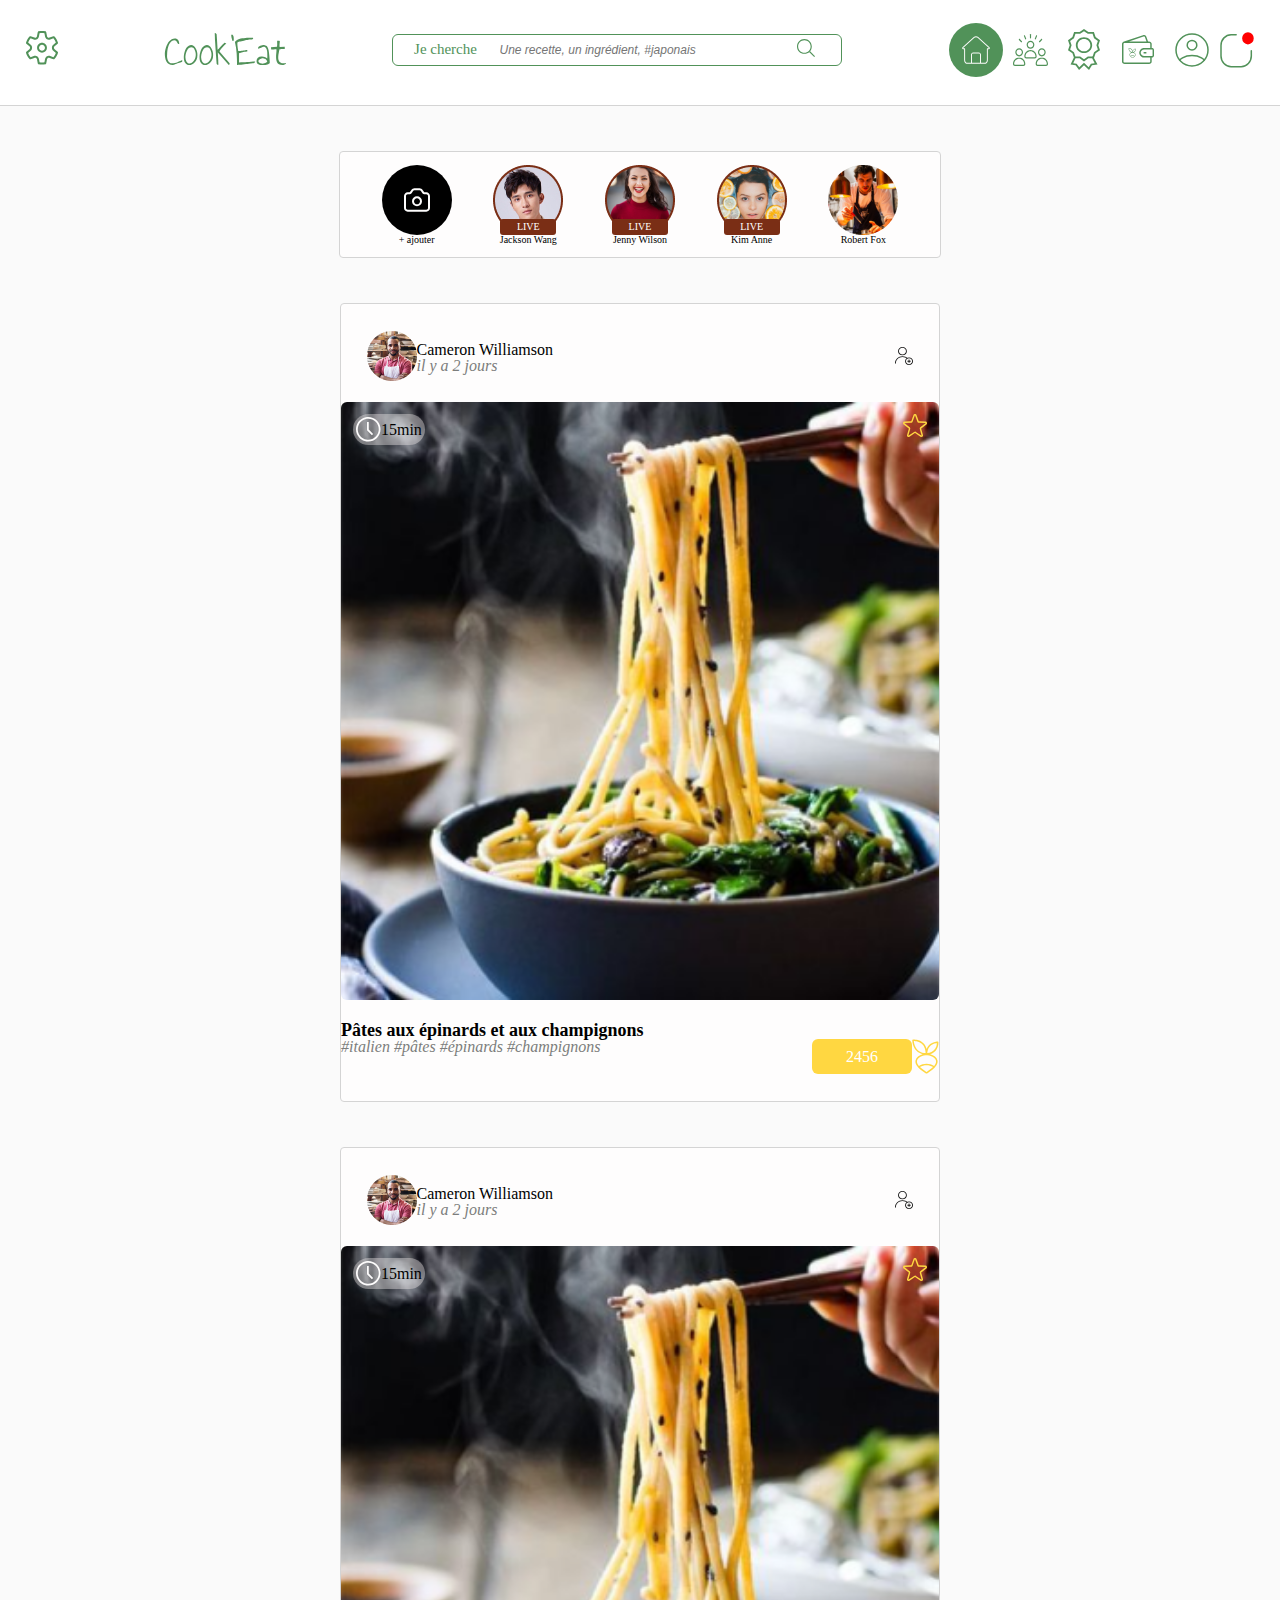
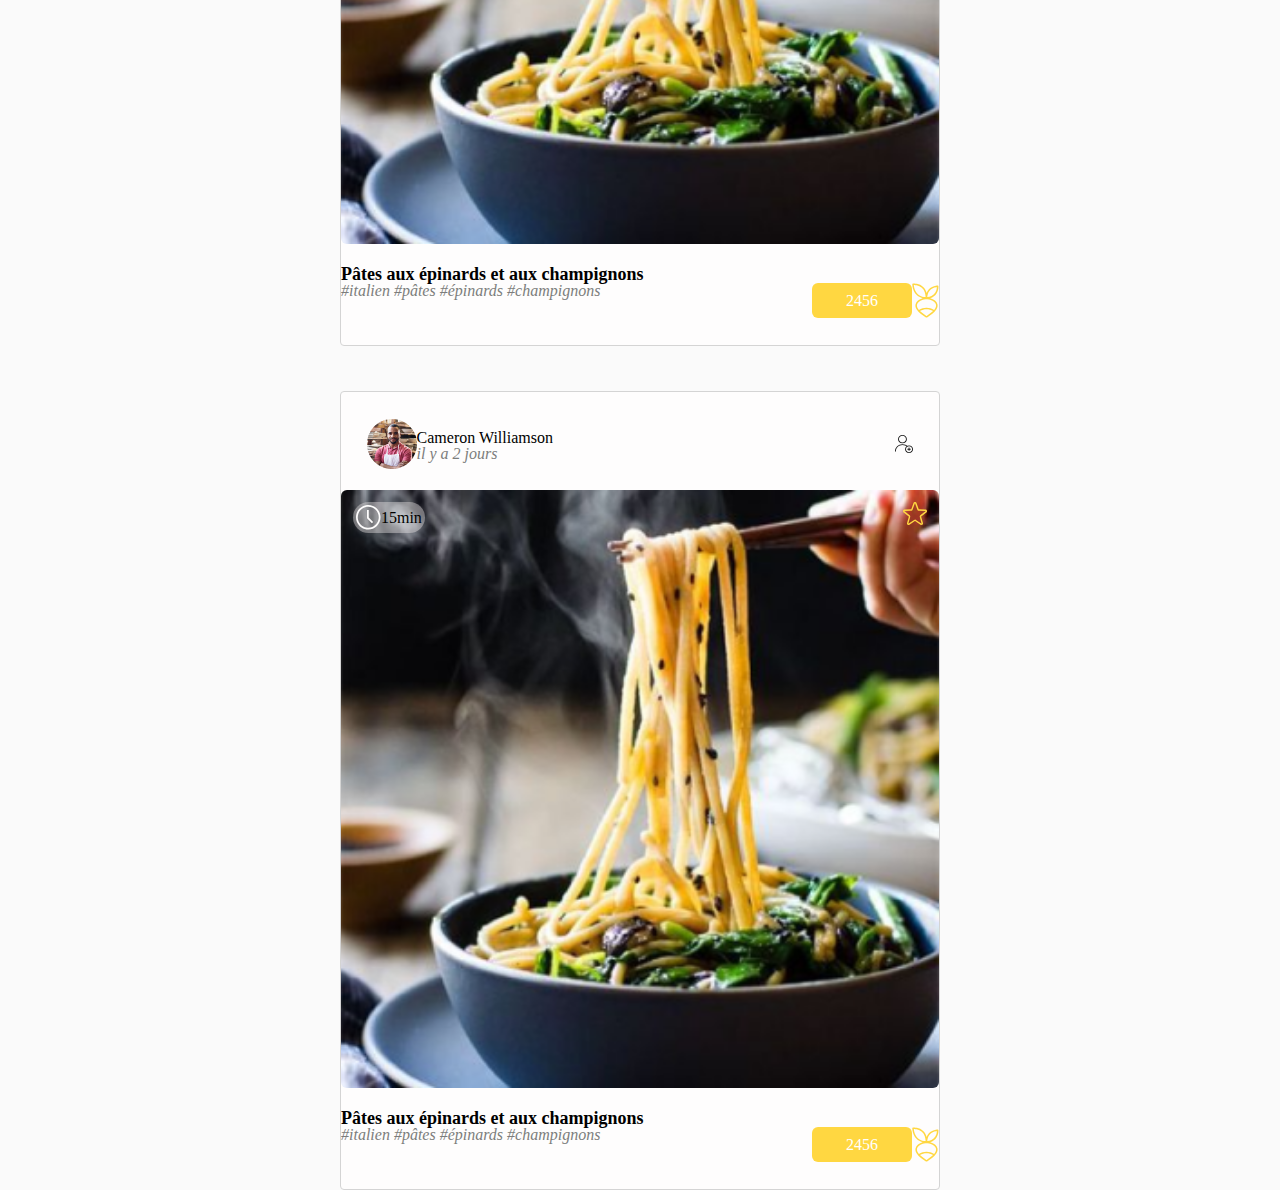
==== commit 103c0325: "accessibility mskn" ====
--- a/index.html
+++ b/index.html
@@ -21,7 +21,7 @@
                 </svg>
                 <form class= "desk-search-bar" action="#">
                     <p class="search-jeRecherche">Je cherche</p>
-                    <input class="input-search" type="text" outline="none" placeholder="Une recette, un ingrédient, #japonais">
+                    <input class="input-search" type="text" placeholder="Une recette, un ingrédient, #japonais">
                     <button  class="button-search">
                         <svg width="18" height="18" viewBox="0 0 18 18" fill="#519259" xmlns="http://www.w3.org/2000/svg">
                             <path d="M7.39063 14.7816C3.29736 14.7816 0 11.4842 0 7.39081C0 3.29744 3.29736 0 7.39063 0C11.4839 0 14.7813 3.29744 14.7813 7.39081C14.7813 11.4842 11.4839 14.7816 7.39063 14.7816ZM7.39063 1.13705C3.92272 1.13705 1.13702 3.92282 1.13702 7.39081C1.13702 10.8588 3.92272 13.6446 7.39063 13.6446C10.8585 13.6446 13.6442 10.8588 13.6442 7.39081C13.6442 3.92282 10.8585 1.13705 7.39063 1.13705Z"/>
@@ -89,9 +89,9 @@
                 </div>
         </div>
         <ul class="notif-menu notif-false" id="notif">
-            <p>CENTRE DE NOTIFICATIONS</p>
+            <li>CENTRE DE NOTIFICATIONS</li>
             <li class="notif-single">
-                <img src="assets/notif/img1.png" alt="">
+                <img src="assets/notif/img1.png" alt="profil notif">
                 <div class="notif-txt-container">
                     <p class="notif-txt">Jackson Wang a commencé votre défi 15 jours de repas sain et équilibré</p>
                     <p class="notif-date">il y a 1 jour</p>
@@ -113,35 +113,35 @@
             </li> 
             <li>
                 <div class="stories-pictures">
-                    <img src="assets/stories/storie_3.png" alt="">
+                    <img src="assets/stories/storie_3.png" alt="image profil stories">
                     <p class="stories-live stories-font">LIVE</p>
                 </div>
                 <p class="stories-name-author stories-font">Jackson Wang</p>
             </li> 
             <li>
                 <div class="stories-pictures">
-                    <img src="assets/stories/storie_2.png" alt="">
+                    <img src="assets/stories/storie_2.png" alt="image profil stories">
                     <p class="stories-live stories-font">LIVE</p>
                 </div>
                 <p class="stories-name-author stories-font">Jenny Wilson</p>
             </li> 
             <li>
                 <div class="stories-pictures">
-                    <img src="assets/stories/storie_1.png" alt="">
+                    <img src="assets/stories/storie_1.png" alt="image profil stories">
                     <p class="stories-live stories-font">LIVE</p>                    
                 </div>
                 <p class="stories-name-author stories-font">Kim Anne</p>
             </li> 
             <li>
                 <div class="stories-pictures">
-                    <img src="assets/stories/Utilisateur_story.png" alt="">
+                    <img src="assets/stories/Utilisateur_story.png" alt="image profil stories">
                 </div>
                 <p class="stories-name-author stories-font">Robert Fox</p>
             </li> 
         </ul>
         <form class= "search-bar" action="#">
             <p class="search-jeRecherche">Je cherche</p>
-            <input class="input-search" type="text" outline="none" placeholder="Une recette, un ingrédient, #japonais">
+            <input class="input-search" type="text" placeholder="Une recette, un ingrédient, #japonais">
             <button  class="button-search">
                 <svg width="18" height="18" viewBox="0 0 18 18" fill="#519259" xmlns="http://www.w3.org/2000/svg">
                     <path d="M7.39063 14.7816C3.29736 14.7816 0 11.4842 0 7.39081C0 3.29744 3.29736 0 7.39063 0C11.4839 0 14.7813 3.29744 14.7813 7.39081C14.7813 11.4842 11.4839 14.7816 7.39063 14.7816ZM7.39063 1.13705C3.92272 1.13705 1.13702 3.92282 1.13702 7.39081C1.13702 10.8588 3.92272 13.6446 7.39063 13.6446C10.8585 13.6446 13.6442 10.8588 13.6442 7.39081C13.6442 3.92282 10.8585 1.13705 7.39063 1.13705Z"/>
@@ -164,28 +164,28 @@
         </li> 
         <li>
             <div class="stories-pictures">
-                <img src="assets/stories/storie_3.png" alt="">
+                <img src="assets/stories/storie_3.png" alt="image profil stories">
                 <p class="stories-live stories-font">LIVE</p>
             </div>
             <p class="stories-name-author stories-font">Jackson Wang</p>
         </li> 
         <li>
             <div class="stories-pictures">
-                <img src="assets/stories/storie_2.png" alt="">
+                <img src="assets/stories/storie_2.png" alt="image profil stories">
                 <p class="stories-live stories-font">LIVE</p>
             </div>
             <p class="stories-name-author stories-font">Jenny Wilson</p>
         </li> 
         <li>
             <div class="stories-pictures">
-                <img src="assets/stories/storie_1.png" alt="">
+                <img src="assets/stories/storie_1.png" alt="image profil stories">
                 <p class="stories-live stories-font">LIVE</p>                    
             </div>
             <p class="stories-name-author stories-font">Kim Anne</p>
         </li> 
         <li>
             <div class="stories-pictures">
-                <img src="assets/stories/Utilisateur_story.png" alt="">
+                <img src="assets/stories/Utilisateur_story.png" alt="image profil stories">
             </div>
             <p class="stories-name-author stories-font">Robert Fox</p>
         </li> 
@@ -196,7 +196,7 @@
                 <div class="recipe-profile-author-maj-container">
                     <div class="recipe-profile-author-min-container">
                         <div class="recipe-profile-author-img">
-                            <img src="assets/card-recipe/recipe-author-picture.png" alt="">
+                            <img src="assets/card-recipe/recipe-author-picture.png" alt="image profil recipe">
                         </div>
                         <div class="recipe-profile-author-txt">
                             <p class="recipe-profile-author-name">Cameron Williamson</p>
@@ -221,7 +221,7 @@
                             <path d="M18.3771 22.9999C18.057 22.9996 17.7443 22.9033 17.479 22.7233L12.076 19.0838C12.0494 19.0654 12.0179 19.0555 11.9855 19.0555C11.9532 19.0555 11.9216 19.0654 11.895 19.0838L6.49204 22.7233C6.22073 22.9054 5.90073 23.0002 5.57453 22.9952C5.24834 22.9901 4.93138 22.8855 4.66576 22.6952C4.40013 22.5048 4.1984 22.2378 4.08736 21.9295C3.97632 21.6212 3.96122 21.2862 4.04406 20.9691L5.81848 14.68C5.82687 14.6484 5.82585 14.615 5.81556 14.584C5.80526 14.5529 5.78613 14.5256 5.76054 14.5053L0.647301 10.4655C0.378123 10.264 0.178453 9.9828 0.0762871 9.66146C-0.0258786 9.34011 -0.0254163 8.99469 0.0776091 8.67363C0.180634 8.35256 0.381057 8.07195 0.650773 7.87114C0.920489 7.67033 1.24597 7.5594 1.58159 7.55389L8.09989 7.3064C8.13194 7.30418 8.16266 7.29269 8.18836 7.27332C8.21406 7.25395 8.23364 7.22752 8.24474 7.19722L10.4899 1.06102C10.6031 0.749949 10.8086 0.481338 11.0787 0.291559C11.3488 0.10178 11.6704 0 12 0C12.3296 0 12.6512 0.10178 12.9213 0.291559C13.1914 0.481338 13.3969 0.749949 13.5101 1.06102L15.7553 7.19722C15.7664 7.22752 15.7859 7.25395 15.8116 7.27332C15.8373 7.29269 15.8681 7.30418 15.9001 7.3064L22.4184 7.55389C22.754 7.5594 23.0795 7.67033 23.3492 7.87114C23.6189 8.07195 23.8194 8.35256 23.9224 8.67363C24.0254 8.99469 24.0259 9.34011 23.9237 9.66146C23.8215 9.9828 23.6219 10.264 23.3527 10.4655L18.2395 14.5053C18.2131 14.5249 18.1934 14.5522 18.183 14.5835C18.1726 14.6147 18.1721 14.6485 18.1815 14.68L19.9559 20.9691C20.0182 21.2103 20.0244 21.4627 19.974 21.7067C19.9236 21.9507 19.818 22.1798 19.6653 22.3762C19.5126 22.5726 19.317 22.731 19.0936 22.8391C18.8702 22.9473 18.625 23.0023 18.3771 22.9999ZM11.9891 17.5989C12.3099 17.6088 12.6202 17.7153 12.88 17.9046L18.2829 21.5441C18.3103 21.565 18.3437 21.5765 18.3781 21.5768C18.4125 21.577 18.446 21.5661 18.4737 21.5456C18.5014 21.5252 18.5218 21.4962 18.5318 21.4632C18.5418 21.4301 18.5409 21.3947 18.5292 21.3622L16.7547 15.0731C16.6674 14.7646 16.6739 14.4369 16.7732 14.1321C16.8726 13.8273 17.0604 13.5593 17.3124 13.3625L22.4257 9.32269C22.4535 9.303 22.4744 9.27484 22.4852 9.24234C22.496 9.20984 22.4961 9.17473 22.4856 9.14215C22.4751 9.10957 22.4544 9.08124 22.4267 9.06133C22.3989 9.04142 22.3656 9.03097 22.3315 9.03153L15.8132 8.78404C15.494 8.77154 15.1858 8.66378 14.9278 8.4745C14.6698 8.28523 14.4738 8.02302 14.3647 7.72131L12.1195 1.58511C12.1094 1.55253 12.0892 1.52405 12.0618 1.50383C12.0344 1.48361 12.0014 1.47271 11.9674 1.47271C11.9334 1.47271 11.9004 1.48361 11.873 1.50383C11.8457 1.52405 11.8254 1.55253 11.8153 1.58511L9.59185 7.71403C9.48275 8.01574 9.2867 8.27795 9.02872 8.46722C8.77074 8.6565 8.46251 8.76426 8.14334 8.77676L1.62505 9.02425C1.59096 9.02369 1.5576 9.03414 1.52987 9.05405C1.50213 9.07396 1.48148 9.10229 1.47094 9.13487C1.4604 9.16745 1.46054 9.20257 1.47133 9.23506C1.48212 9.26756 1.503 9.29572 1.53089 9.31541L6.65138 13.3625C6.90265 13.5599 7.08984 13.828 7.18914 14.1325C7.28845 14.4371 7.29538 14.7645 7.20905 15.0731L5.44187 21.3622C5.43132 21.3936 5.43127 21.4277 5.44173 21.4593C5.45218 21.4908 5.47257 21.518 5.49981 21.5368C5.52605 21.5594 5.55944 21.5718 5.59396 21.5718C5.62849 21.5718 5.66188 21.5594 5.68812 21.5368L11.0911 17.8973C11.3551 17.7213 11.665 17.6276 11.9819 17.628L11.9891 17.5989Z" fill="#FFD741"/>
                         </svg>
                     </div>
-                    <img src="assets/card-recipe/recipe-picture.png" alt="">
+                    <img src="assets/card-recipe/recipe-picture.png" alt="image recipe">
                 </div>
                 <div class="recipe-txt">
                     <p class="recipe-name">Pâtes aux épinards et aux champignons</p>             
@@ -240,11 +240,11 @@
                 <div class="recipe-profile-author-maj-container">
                     <div class="recipe-profile-author-min-container">
                         <div class="recipe-profile-author-img">
-                            <img src="assets/card-recipe/recipe-author-picture.png" alt="">
+                            <img src="assets/card-recipe/recipe-author-picture.png" alt="image profil recipe">
                         </div>
                         <div class="recipe-profile-author-txt">
                             <p class="recipe-profile-author-name">Cameron Williamson</p>
-                            <p class="recipe-date">Il y a 2 jours</p>
+                            <p class="recipe-date">il y a 2 jours</p>
                         </div>
                     </div>
                     <div class="recipe-profile-author-follow">
@@ -265,23 +265,30 @@
                             <path d="M18.3771 22.9999C18.057 22.9996 17.7443 22.9033 17.479 22.7233L12.076 19.0838C12.0494 19.0654 12.0179 19.0555 11.9855 19.0555C11.9532 19.0555 11.9216 19.0654 11.895 19.0838L6.49204 22.7233C6.22073 22.9054 5.90073 23.0002 5.57453 22.9952C5.24834 22.9901 4.93138 22.8855 4.66576 22.6952C4.40013 22.5048 4.1984 22.2378 4.08736 21.9295C3.97632 21.6212 3.96122 21.2862 4.04406 20.9691L5.81848 14.68C5.82687 14.6484 5.82585 14.615 5.81556 14.584C5.80526 14.5529 5.78613 14.5256 5.76054 14.5053L0.647301 10.4655C0.378123 10.264 0.178453 9.9828 0.0762871 9.66146C-0.0258786 9.34011 -0.0254163 8.99469 0.0776091 8.67363C0.180634 8.35256 0.381057 8.07195 0.650773 7.87114C0.920489 7.67033 1.24597 7.5594 1.58159 7.55389L8.09989 7.3064C8.13194 7.30418 8.16266 7.29269 8.18836 7.27332C8.21406 7.25395 8.23364 7.22752 8.24474 7.19722L10.4899 1.06102C10.6031 0.749949 10.8086 0.481338 11.0787 0.291559C11.3488 0.10178 11.6704 0 12 0C12.3296 0 12.6512 0.10178 12.9213 0.291559C13.1914 0.481338 13.3969 0.749949 13.5101 1.06102L15.7553 7.19722C15.7664 7.22752 15.7859 7.25395 15.8116 7.27332C15.8373 7.29269 15.8681 7.30418 15.9001 7.3064L22.4184 7.55389C22.754 7.5594 23.0795 7.67033 23.3492 7.87114C23.6189 8.07195 23.8194 8.35256 23.9224 8.67363C24.0254 8.99469 24.0259 9.34011 23.9237 9.66146C23.8215 9.9828 23.6219 10.264 23.3527 10.4655L18.2395 14.5053C18.2131 14.5249 18.1934 14.5522 18.183 14.5835C18.1726 14.6147 18.1721 14.6485 18.1815 14.68L19.9559 20.9691C20.0182 21.2103 20.0244 21.4627 19.974 21.7067C19.9236 21.9507 19.818 22.1798 19.6653 22.3762C19.5126 22.5726 19.317 22.731 19.0936 22.8391C18.8702 22.9473 18.625 23.0023 18.3771 22.9999ZM11.9891 17.5989C12.3099 17.6088 12.6202 17.7153 12.88 17.9046L18.2829 21.5441C18.3103 21.565 18.3437 21.5765 18.3781 21.5768C18.4125 21.577 18.446 21.5661 18.4737 21.5456C18.5014 21.5252 18.5218 21.4962 18.5318 21.4632C18.5418 21.4301 18.5409 21.3947 18.5292 21.3622L16.7547 15.0731C16.6674 14.7646 16.6739 14.4369 16.7732 14.1321C16.8726 13.8273 17.0604 13.5593 17.3124 13.3625L22.4257 9.32269C22.4535 9.303 22.4744 9.27484 22.4852 9.24234C22.496 9.20984 22.4961 9.17473 22.4856 9.14215C22.4751 9.10957 22.4544 9.08124 22.4267 9.06133C22.3989 9.04142 22.3656 9.03097 22.3315 9.03153L15.8132 8.78404C15.494 8.77154 15.1858 8.66378 14.9278 8.4745C14.6698 8.28523 14.4738 8.02302 14.3647 7.72131L12.1195 1.58511C12.1094 1.55253 12.0892 1.52405 12.0618 1.50383C12.0344 1.48361 12.0014 1.47271 11.9674 1.47271C11.9334 1.47271 11.9004 1.48361 11.873 1.50383C11.8457 1.52405 11.8254 1.55253 11.8153 1.58511L9.59185 7.71403C9.48275 8.01574 9.2867 8.27795 9.02872 8.46722C8.77074 8.6565 8.46251 8.76426 8.14334 8.77676L1.62505 9.02425C1.59096 9.02369 1.5576 9.03414 1.52987 9.05405C1.50213 9.07396 1.48148 9.10229 1.47094 9.13487C1.4604 9.16745 1.46054 9.20257 1.47133 9.23506C1.48212 9.26756 1.503 9.29572 1.53089 9.31541L6.65138 13.3625C6.90265 13.5599 7.08984 13.828 7.18914 14.1325C7.28845 14.4371 7.29538 14.7645 7.20905 15.0731L5.44187 21.3622C5.43132 21.3936 5.43127 21.4277 5.44173 21.4593C5.45218 21.4908 5.47257 21.518 5.49981 21.5368C5.52605 21.5594 5.55944 21.5718 5.59396 21.5718C5.62849 21.5718 5.66188 21.5594 5.68812 21.5368L11.0911 17.8973C11.3551 17.7213 11.665 17.6276 11.9819 17.628L11.9891 17.5989Z" fill="#FFD741"/>
                         </svg>
                     </div>
-                    <img src="assets/card-recipe/recipe-picture.png" alt="">
-                </div>
-                <div class="recipes-txt">
-                    <p class="recipe-name">Pâtes aux épinards et aux champignons</p>
-                    <p class="recipe-tags">#italien #pâtes #épinards #champignons</p>
-                    <div class="recipe-likes"></div>
+                    <img src="assets/card-recipe/recipe-picture.png" alt="image recipe">
+                </div>
+                <div class="recipe-txt">
+                    <p class="recipe-name">Pâtes aux épinards et aux champignons</p>             
+                    <div class="recipe-min-container">
+                       <p class="recipe-tags">#italien #pâtes #épinards #champignons</p> 
+                        <div class="recipe-likes">
+                            <svg width="27" height="35" viewBox="0 0 27 35" fill="#FFD741" xmlns="http://www.w3.org/2000/svg">
+                                <path d="M23.0033 17.6058C21.6154 16.4293 19.9454 15.5862 18.2024 15.139C20.8382 14.4167 23.2769 12.8496 24.7993 10.0443C25.8917 8.03003 26.4792 5.66983 26.4523 3.39637C26.4498 3.17968 26.3526 2.97149 26.1887 2.8288C26.0148 2.67761 25.819 2.5066 23.9939 2.73391C22.6085 2.90988 21.2926 3.29723 20.0828 3.88496C17.4432 5.16672 15.4695 7.34808 14.5754 9.9406C14.4991 9.62371 14.4136 9.30965 14.3175 8.99947C13.0357 4.87739 9.52718 1.82433 4.93159 0.833261C4.8954 0.825117 1.19212 0.141416 0.561698 0.648434C0.382172 0.793252 0.267578 1.0287 0.267578 1.25849C0.267578 2.60569 0.480092 4.04498 0.90016 5.5363C2.3115 10.5492 5.82318 14.013 10.6176 15.1896C8.94585 15.6484 7.34968 16.4734 6.01382 17.6053C4.72101 18.7012 3.90104 19.9033 3.57606 21.1789C3.16699 22.7818 3.52214 24.6006 4.57514 26.3002C6.69501 29.7211 10.3323 32.1673 13.5747 34.1913C13.8624 34.3708 14.186 34.4614 14.5092 34.4614C14.832 34.4614 15.1553 34.3715 15.443 34.192C18.6861 32.1678 22.323 29.7216 24.4432 26.3006C25.4963 24.6011 25.851 22.7826 25.4423 21.1794C25.117 19.9041 24.2967 18.7016 23.0038 17.6058L23.0033 17.6058ZM15.8011 11.1731L15.8377 11.0325C16.4841 8.56256 18.2751 6.45661 20.7504 5.25453C21.8106 4.73972 22.9671 4.39981 24.1795 4.24579C24.2714 4.23552 24.5932 4.20861 24.9082 4.18595C24.806 5.9481 24.2923 7.78113 23.4574 9.31922C21.6843 12.5873 18.4113 13.9026 15.2097 14.092C15.2859 13.1364 15.5574 12.1022 15.8011 11.1731L15.8011 11.1731ZM2.36895 5.12526C2.06277 4.03756 1.87757 2.98631 1.8162 1.98998C2.73971 2.06151 4.34869 2.27324 4.60836 2.3221C8.659 3.19558 11.7438 5.861 12.8603 9.4512C13.3262 10.951 13.5149 12.5454 13.6288 14.0973C13.0572 14.0679 12.4966 14.0056 11.9563 13.9156C7.21313 13.1229 3.71889 9.91891 2.36877 5.12527L2.36895 5.12526ZM14.6331 32.9013C14.5554 32.9501 14.4618 32.9501 14.3841 32.9013C12.2093 31.5441 9.85414 29.9913 7.96878 28.1001C9.98184 26.8779 12.2337 26.2282 14.527 26.2282C16.8111 26.2282 19.0551 26.873 21.0629 28.0863C19.1748 29.9835 16.8133 31.5402 14.6331 32.9013H14.6331ZM23.1445 25.4995C22.8344 26.0005 22.4814 26.4786 22.1014 26.9403C19.7932 25.4819 17.1866 24.7047 14.5264 24.7047C11.8563 24.7047 9.24182 25.4868 6.92794 26.9548C6.543 26.4888 6.18643 26.0062 5.87246 25.4995C5.05112 24.1743 4.75313 22.7368 5.05468 21.5548C5.30019 20.5918 5.95548 19.6538 7.00207 18.7665C8.86154 17.1906 11.2932 16.2951 13.6422 16.2951C13.9087 16.2951 14.1744 16.3068 14.4377 16.3302C14.4831 16.3341 14.5352 16.3341 14.5806 16.3302C17.166 16.1029 19.9457 17.0118 22.0163 18.7665C23.0628 19.6538 23.7181 20.5918 23.9636 21.5548C24.2642 22.7367 23.9658 24.1742 23.1444 25.4995L23.1445 25.4995Z" fill="#FFD741"/>
+                            </svg>
+                            <p class="recipe-likes-number">2456</p>                    
+                        </div>
+                    </div>
                 </div>                
             </li>
             <li class="recipe-card-container">
                 <div class="recipe-profile-author-maj-container">
                     <div class="recipe-profile-author-min-container">
                         <div class="recipe-profile-author-img">
-                            <img src="assets/card-recipe/recipe-author-picture.png" alt="">
+                            <img src="assets/card-recipe/recipe-author-picture.png" alt="image profil recipe">
                         </div>
                         <div class="recipe-profile-author-txt">
                             <p class="recipe-profile-author-name">Cameron Williamson</p>
-                            <p class="recipe-date">Il y a 2 jours</p>
+                            <p class="recipe-date">il y a 2 jours</p>
                         </div>
                     </div>
                     <div class="recipe-profile-author-follow">
@@ -302,12 +309,19 @@
                             <path d="M18.3771 22.9999C18.057 22.9996 17.7443 22.9033 17.479 22.7233L12.076 19.0838C12.0494 19.0654 12.0179 19.0555 11.9855 19.0555C11.9532 19.0555 11.9216 19.0654 11.895 19.0838L6.49204 22.7233C6.22073 22.9054 5.90073 23.0002 5.57453 22.9952C5.24834 22.9901 4.93138 22.8855 4.66576 22.6952C4.40013 22.5048 4.1984 22.2378 4.08736 21.9295C3.97632 21.6212 3.96122 21.2862 4.04406 20.9691L5.81848 14.68C5.82687 14.6484 5.82585 14.615 5.81556 14.584C5.80526 14.5529 5.78613 14.5256 5.76054 14.5053L0.647301 10.4655C0.378123 10.264 0.178453 9.9828 0.0762871 9.66146C-0.0258786 9.34011 -0.0254163 8.99469 0.0776091 8.67363C0.180634 8.35256 0.381057 8.07195 0.650773 7.87114C0.920489 7.67033 1.24597 7.5594 1.58159 7.55389L8.09989 7.3064C8.13194 7.30418 8.16266 7.29269 8.18836 7.27332C8.21406 7.25395 8.23364 7.22752 8.24474 7.19722L10.4899 1.06102C10.6031 0.749949 10.8086 0.481338 11.0787 0.291559C11.3488 0.10178 11.6704 0 12 0C12.3296 0 12.6512 0.10178 12.9213 0.291559C13.1914 0.481338 13.3969 0.749949 13.5101 1.06102L15.7553 7.19722C15.7664 7.22752 15.7859 7.25395 15.8116 7.27332C15.8373 7.29269 15.8681 7.30418 15.9001 7.3064L22.4184 7.55389C22.754 7.5594 23.0795 7.67033 23.3492 7.87114C23.6189 8.07195 23.8194 8.35256 23.9224 8.67363C24.0254 8.99469 24.0259 9.34011 23.9237 9.66146C23.8215 9.9828 23.6219 10.264 23.3527 10.4655L18.2395 14.5053C18.2131 14.5249 18.1934 14.5522 18.183 14.5835C18.1726 14.6147 18.1721 14.6485 18.1815 14.68L19.9559 20.9691C20.0182 21.2103 20.0244 21.4627 19.974 21.7067C19.9236 21.9507 19.818 22.1798 19.6653 22.3762C19.5126 22.5726 19.317 22.731 19.0936 22.8391C18.8702 22.9473 18.625 23.0023 18.3771 22.9999ZM11.9891 17.5989C12.3099 17.6088 12.6202 17.7153 12.88 17.9046L18.2829 21.5441C18.3103 21.565 18.3437 21.5765 18.3781 21.5768C18.4125 21.577 18.446 21.5661 18.4737 21.5456C18.5014 21.5252 18.5218 21.4962 18.5318 21.4632C18.5418 21.4301 18.5409 21.3947 18.5292 21.3622L16.7547 15.0731C16.6674 14.7646 16.6739 14.4369 16.7732 14.1321C16.8726 13.8273 17.0604 13.5593 17.3124 13.3625L22.4257 9.32269C22.4535 9.303 22.4744 9.27484 22.4852 9.24234C22.496 9.20984 22.4961 9.17473 22.4856 9.14215C22.4751 9.10957 22.4544 9.08124 22.4267 9.06133C22.3989 9.04142 22.3656 9.03097 22.3315 9.03153L15.8132 8.78404C15.494 8.77154 15.1858 8.66378 14.9278 8.4745C14.6698 8.28523 14.4738 8.02302 14.3647 7.72131L12.1195 1.58511C12.1094 1.55253 12.0892 1.52405 12.0618 1.50383C12.0344 1.48361 12.0014 1.47271 11.9674 1.47271C11.9334 1.47271 11.9004 1.48361 11.873 1.50383C11.8457 1.52405 11.8254 1.55253 11.8153 1.58511L9.59185 7.71403C9.48275 8.01574 9.2867 8.27795 9.02872 8.46722C8.77074 8.6565 8.46251 8.76426 8.14334 8.77676L1.62505 9.02425C1.59096 9.02369 1.5576 9.03414 1.52987 9.05405C1.50213 9.07396 1.48148 9.10229 1.47094 9.13487C1.4604 9.16745 1.46054 9.20257 1.47133 9.23506C1.48212 9.26756 1.503 9.29572 1.53089 9.31541L6.65138 13.3625C6.90265 13.5599 7.08984 13.828 7.18914 14.1325C7.28845 14.4371 7.29538 14.7645 7.20905 15.0731L5.44187 21.3622C5.43132 21.3936 5.43127 21.4277 5.44173 21.4593C5.45218 21.4908 5.47257 21.518 5.49981 21.5368C5.52605 21.5594 5.55944 21.5718 5.59396 21.5718C5.62849 21.5718 5.66188 21.5594 5.68812 21.5368L11.0911 17.8973C11.3551 17.7213 11.665 17.6276 11.9819 17.628L11.9891 17.5989Z" fill="#FFD741"/>
                         </svg>
                     </div>
-                    <img src="assets/card-recipe/recipe-picture.png" alt="">
-                </div>
-                <div class="recipes-txt">
-                    <p class="recipe-name">Pâtes aux épinards et aux champignons</p>
-                    <p class="recipe-tags">#italien #pâtes #épinards #champignons</p>
-                    <div class="recipe-likes"></div>
+                    <img src="assets/card-recipe/recipe-picture.png" alt="image recipe">
+                </div>
+                <div class="recipe-txt">
+                    <p class="recipe-name">Pâtes aux épinards et aux champignons</p>             
+                    <div class="recipe-min-container">
+                       <p class="recipe-tags">#italien #pâtes #épinards #champignons</p> 
+                        <div class="recipe-likes">
+                            <svg width="27" height="35" viewBox="0 0 27 35" fill="#FFD741" xmlns="http://www.w3.org/2000/svg">
+                                <path d="M23.0033 17.6058C21.6154 16.4293 19.9454 15.5862 18.2024 15.139C20.8382 14.4167 23.2769 12.8496 24.7993 10.0443C25.8917 8.03003 26.4792 5.66983 26.4523 3.39637C26.4498 3.17968 26.3526 2.97149 26.1887 2.8288C26.0148 2.67761 25.819 2.5066 23.9939 2.73391C22.6085 2.90988 21.2926 3.29723 20.0828 3.88496C17.4432 5.16672 15.4695 7.34808 14.5754 9.9406C14.4991 9.62371 14.4136 9.30965 14.3175 8.99947C13.0357 4.87739 9.52718 1.82433 4.93159 0.833261C4.8954 0.825117 1.19212 0.141416 0.561698 0.648434C0.382172 0.793252 0.267578 1.0287 0.267578 1.25849C0.267578 2.60569 0.480092 4.04498 0.90016 5.5363C2.3115 10.5492 5.82318 14.013 10.6176 15.1896C8.94585 15.6484 7.34968 16.4734 6.01382 17.6053C4.72101 18.7012 3.90104 19.9033 3.57606 21.1789C3.16699 22.7818 3.52214 24.6006 4.57514 26.3002C6.69501 29.7211 10.3323 32.1673 13.5747 34.1913C13.8624 34.3708 14.186 34.4614 14.5092 34.4614C14.832 34.4614 15.1553 34.3715 15.443 34.192C18.6861 32.1678 22.323 29.7216 24.4432 26.3006C25.4963 24.6011 25.851 22.7826 25.4423 21.1794C25.117 19.9041 24.2967 18.7016 23.0038 17.6058L23.0033 17.6058ZM15.8011 11.1731L15.8377 11.0325C16.4841 8.56256 18.2751 6.45661 20.7504 5.25453C21.8106 4.73972 22.9671 4.39981 24.1795 4.24579C24.2714 4.23552 24.5932 4.20861 24.9082 4.18595C24.806 5.9481 24.2923 7.78113 23.4574 9.31922C21.6843 12.5873 18.4113 13.9026 15.2097 14.092C15.2859 13.1364 15.5574 12.1022 15.8011 11.1731L15.8011 11.1731ZM2.36895 5.12526C2.06277 4.03756 1.87757 2.98631 1.8162 1.98998C2.73971 2.06151 4.34869 2.27324 4.60836 2.3221C8.659 3.19558 11.7438 5.861 12.8603 9.4512C13.3262 10.951 13.5149 12.5454 13.6288 14.0973C13.0572 14.0679 12.4966 14.0056 11.9563 13.9156C7.21313 13.1229 3.71889 9.91891 2.36877 5.12527L2.36895 5.12526ZM14.6331 32.9013C14.5554 32.9501 14.4618 32.9501 14.3841 32.9013C12.2093 31.5441 9.85414 29.9913 7.96878 28.1001C9.98184 26.8779 12.2337 26.2282 14.527 26.2282C16.8111 26.2282 19.0551 26.873 21.0629 28.0863C19.1748 29.9835 16.8133 31.5402 14.6331 32.9013H14.6331ZM23.1445 25.4995C22.8344 26.0005 22.4814 26.4786 22.1014 26.9403C19.7932 25.4819 17.1866 24.7047 14.5264 24.7047C11.8563 24.7047 9.24182 25.4868 6.92794 26.9548C6.543 26.4888 6.18643 26.0062 5.87246 25.4995C5.05112 24.1743 4.75313 22.7368 5.05468 21.5548C5.30019 20.5918 5.95548 19.6538 7.00207 18.7665C8.86154 17.1906 11.2932 16.2951 13.6422 16.2951C13.9087 16.2951 14.1744 16.3068 14.4377 16.3302C14.4831 16.3341 14.5352 16.3341 14.5806 16.3302C17.166 16.1029 19.9457 17.0118 22.0163 18.7665C23.0628 19.6538 23.7181 20.5918 23.9636 21.5548C24.2642 22.7367 23.9658 24.1742 23.1444 25.4995L23.1445 25.4995Z" fill="#FFD741"/>
+                            </svg>
+                            <p class="recipe-likes-number">2456</p>                    
+                        </div>
+                    </div>
                 </div>                
             </li>
         </ul>
